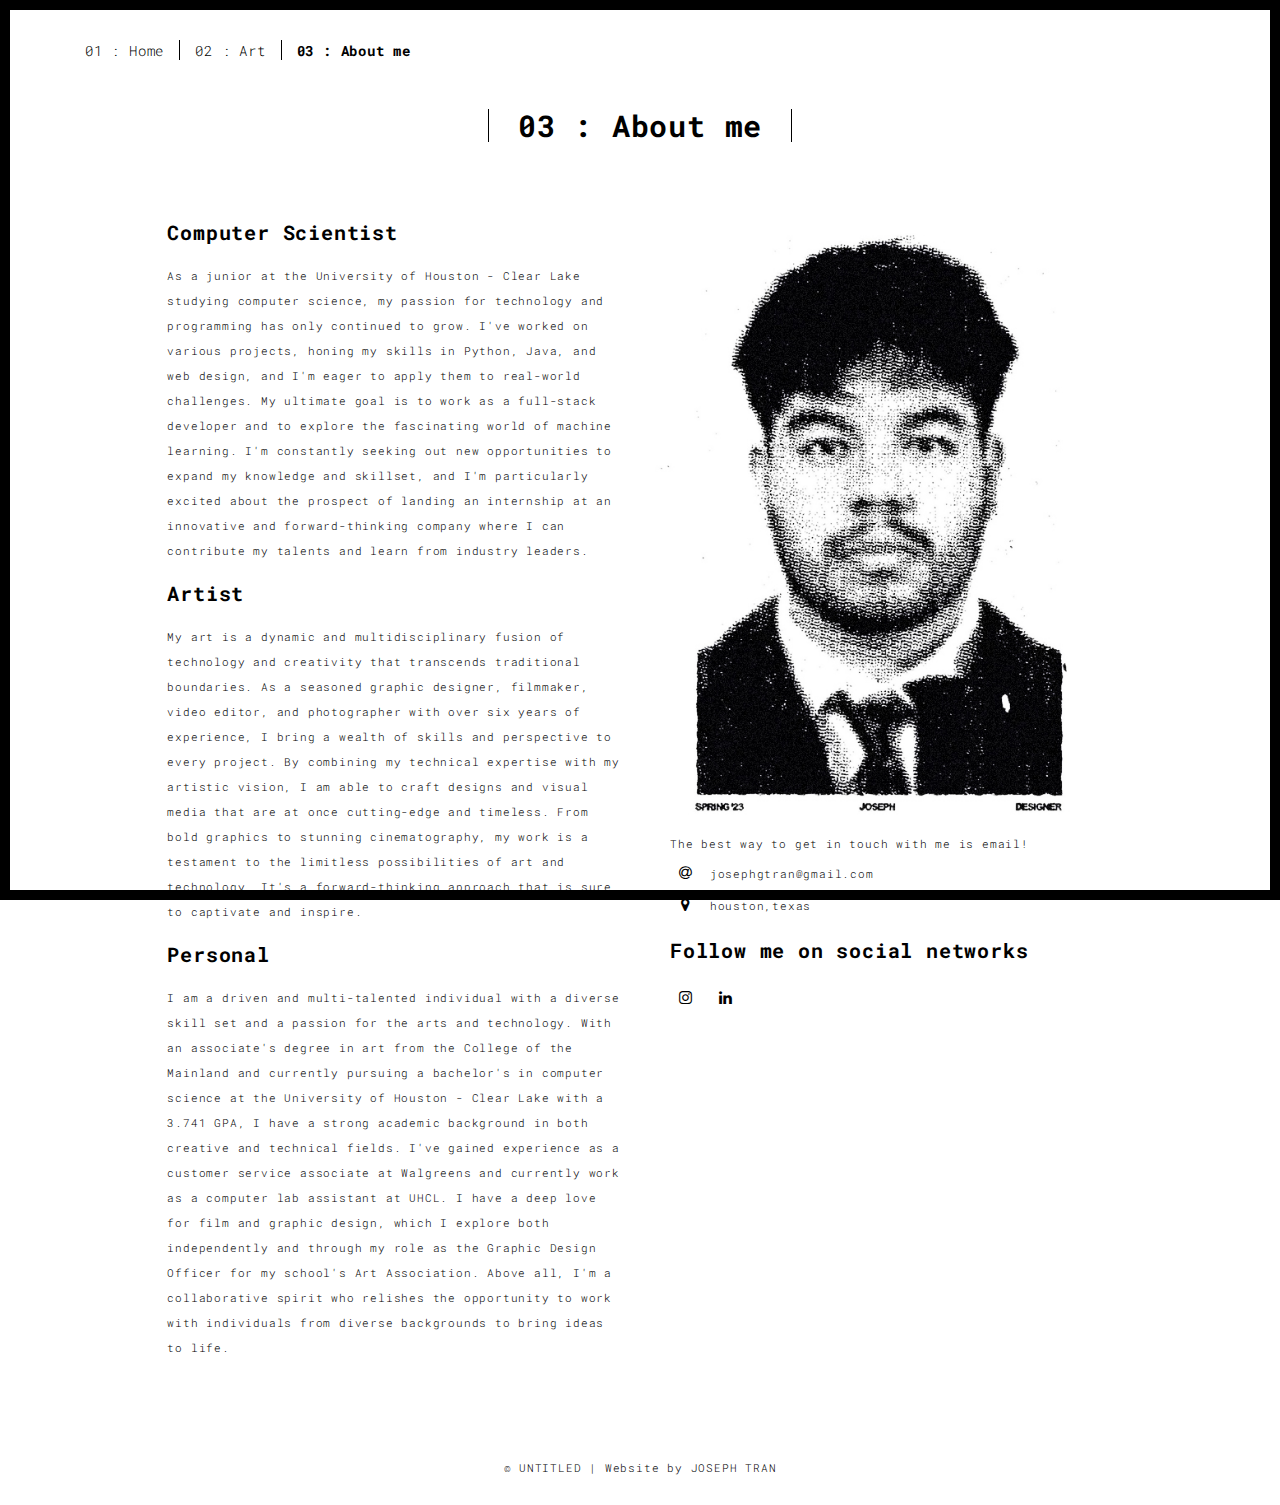
==== about.html @ 193e14df "hgbgb" ====
<!DOCTYPE html>
<html lang="en">

<head>
  <meta charset="UTF-8">
  <meta content="IE=edge" http-equiv="X-UA-Compatible">
  <meta content="width=device-width,initial-scale=1" name="viewport">
  <meta content="description" name="description">
  <meta name="google" content="notranslate" />
  <meta content="Mashup templates have been developped by Orson.io team" name="author">

  <!-- Disable tap highlight on IE -->
  <meta name="msapplication-tap-highlight" content="no">
  
  <link rel="apple-touch-icon" sizes="180x180" href="./assets/apple-icon-180x180.png">
  <link href="./assets/favicon.ico" rel="icon">

  <title>Title page</title>  

<link href="./main.3f6952e4.css" rel="stylesheet"></head>

<body class="">
<div id="site-border-left"></div>
<div id="site-border-right"></div>
<div id="site-border-top"></div>
<div id="site-border-bottom"></div>
 <!-- Add your content of header -->
<header>
  <nav class="navbar  navbar-fixed-top navbar-default">
    <div class="container">
        <button type="button" class="navbar-toggle collapsed" data-toggle="collapse" data-target="#navbar-collapse" aria-expanded="false">
          <span class="sr-only">Toggle navigation</span>
          <span class="icon-bar"></span>
          <span class="icon-bar"></span>
          <span class="icon-bar"></span>
        </button>

      <div class="collapse navbar-collapse" id="navbar-collapse">
        <ul class="nav navbar-nav ">
          <li><a href="./index.html" title="">01 : Home </a></li>
          <li><a href="./works.html" title="">02 : Art </a></li>
          <li><a href="./about.html" title="">03 : About me</a></li>
          <!-- <li><a href="./contact.html" title="">04 : Contact</a></li> -->
          <!-- <li><a href="./components.html" title="">05 : Components</a></li> -->
        </ul>


      </div> 
    </div>
  </nav>
</header>

<div class="section-container">
    <div class="container">
      <div class="row">
        <div class="col-xs-12">
          <div class="section-container-spacer text-center">
            <h1 class="h2">03 : About me</h1>
          </div>
          
          <div class="row">
            <div class="col-md-10 col-md-offset-1">
              <div class="row">
                <div class="col-xs-12 col-md-6">
                  <h3>Computer Scientist</h3>
                  <p>As a junior at the University of Houston - Clear Lake studying computer science, my passion for technology and programming has only continued to grow. I've worked on various projects, honing my skills in Python, Java, and web design, and I'm eager to apply them to real-world challenges. My ultimate goal is to work as a full-stack developer and to explore the fascinating world of machine learning. I'm constantly seeking out new opportunities to expand my knowledge and skillset, and I'm particularly excited about the prospect of landing an internship at an innovative and forward-thinking company where I can contribute my talents and learn from industry leaders.</p>
                  <h3>Artist </h3>
                  <p>My art is a dynamic and multidisciplinary fusion of technology and creativity that transcends traditional boundaries. As a seasoned graphic designer, filmmaker, video editor, and photographer with over six years of experience, I bring a wealth of skills and perspective to every project. By combining my technical expertise with my artistic vision, I am able to craft designs and visual media that are at once cutting-edge and timeless. From bold graphics to stunning cinematography, my work is a testament to the limitless possibilities of art and technology. It's a forward-thinking approach that is sure to captivate and inspire.
                  <h3>Personal</h3>
                  <p>
                    I am a driven and multi-talented individual with a diverse skill set and a passion for the arts and technology. With an associate's degree in art from the College of the Mainland and currently pursuing a bachelor's in computer science at the University of Houston - Clear Lake with a 3.741 GPA, I have a strong academic background in both creative and technical fields. I've gained experience as a customer service associate at Walgreens and currently work as a computer lab assistant at UHCL. I have a deep love for film and graphic design, which I explore both independently and through my role as the Graphic Design Officer for my school's Art Association. Above all, I'm a collaborative spirit who relishes the opportunity to work with individuals from diverse backgrounds to bring ideas to life.</p>
                </div>
                <div class="col-xs-12 col-md-6">
                  <img src="./assets/images/profile.jpg" class="img-responsive" alt="">
                  <div class="col-md-12 address-container">
                    <ul class="list-unstyled">
                      <li>
                          </span>
                        The best way to get in touch with me is email!
                      </li>
                      <li>
                        <span class="fa-icon">
                          <i class="fa fa-at" aria-hidden="true"></i>
                        </span>
                        josephgtran@gmail.com
                      </li>
                      <li>
                        <span class="fa-icon">
                          <i class="fa fa fa-map-marker" aria-hidden="true"></i>
                        </span>
                        houston,texas
                      </li>
                    </ul>
                    <h3>Follow me on social networks</h3>
                    <a href="https://www.instagram.com/digitalpriests/" title="" class="fa-icon">
                      <i class="fa fa-instagram"></i>
                    </a>
                    <a href="https://www.linkedin.com/in/joseph-g-tran/" title="" class="fa-icon">
                      <i class="fa fa-linkedin"></i>
                    </a>

                  </div>
                </div>
              </div>
            </div>
          </div>
          
          
       </div>
      </div>
    </div>
  </div>


<footer class="footer-container text-center">
  <div class="container">
    <div class="row">
      <div class="col-xs-12">
        <p>© UNTITLED | Website by JOSEPH TRAN</p>
      </div>
    </div>
  </div>
</footer>

<script>
  document.addEventListener("DOMContentLoaded", function (event) {
     navActivePage();
  });
</script>

<!-- Google Analytics: change UA-XXXXX-X to be your site's ID 

<script>
  (function (i, s, o, g, r, a, m) {
    i['GoogleAnalyticsObject'] = r; i[r] = i[r] || function () {
      (i[r].q = i[r].q || []).push(arguments)
    }, i[r].l = 1 * new Date(); a = s.createElement(o),
      m = s.getElementsByTagName(o)[0]; a.async = 1; a.src = g; m.parentNode.insertBefore(a, m)
  })(window, document, 'script', '//www.google-analytics.com/analytics.js', 'ga');
  ga('create', 'UA-XXXXX-X', 'auto');
  ga('send', 'pageview');
</script>

--> <script type="text/javascript" src="./main.70a66962.js"></script></body>

</html>
---- main.3f6952e4.css ----
@import url(https://fonts.googleapis.com/css?family=Roboto:900|Roboto+Mono:300,400,700);@import url(https://maxcdn.bootstrapcdn.com/font-awesome/4.7.0/css/font-awesome.min.css);/*!
 * Bootstrap v3.3.7 (http://getbootstrap.com)
 * Copyright 2011-2016 Twitter, Inc.
 * Licensed under MIT (https://github.com/twbs/bootstrap/blob/master/LICENSE)
 */
/*! normalize.css v3.0.3 | MIT License | github.com/necolas/normalize.css */html{font-family:sans-serif;-ms-text-size-adjust:100%;-webkit-text-size-adjust:100%}body{margin:0}article,aside,details,figcaption,figure,footer,header,hgroup,main,menu,nav,section,summary{display:block}audio,canvas,progress,video{display:inline-block;vertical-align:baseline}audio:not([controls]){display:none;height:0}[hidden],template{display:none}a{background-color:transparent}a:active,a:hover{outline:0}abbr[title]{border-bottom:1px dotted}b,strong{font-weight:700}dfn{font-style:italic}h1{font-size:2em;margin:.67em 0}mark{background:#ff0;color:#000}small{font-size:80%}sub,sup{font-size:75%;line-height:0;position:relative;vertical-align:baseline}sup{top:-.5em}sub{bottom:-.25em}img{border:0}svg:not(:root){overflow:hidden}figure{margin:1em 40px}hr{box-sizing:content-box;height:0}pre{overflow:auto}code,kbd,pre,samp{font-family:monospace,monospace;font-size:1em}button,input,optgroup,select,textarea{color:inherit;font:inherit;margin:0}button{overflow:visible}button,select{text-transform:none}button,html input[type=button],input[type=reset],input[type=submit]{-webkit-appearance:button;cursor:pointer}button[disabled],html input[disabled]{cursor:default}button::-moz-focus-inner,input::-moz-focus-inner{border:0;padding:0}input{line-height:normal}input[type=checkbox],input[type=radio]{box-sizing:border-box;padding:0}input[type=number]::-webkit-inner-spin-button,input[type=number]::-webkit-outer-spin-button{height:auto}input[type=search]{-webkit-appearance:textfield;box-sizing:content-box}input[type=search]::-webkit-search-cancel-button,input[type=search]::-webkit-search-decoration{-webkit-appearance:none}fieldset{border:1px solid silver;margin:0 2px;padding:.35em .625em .75em}textarea{overflow:auto}optgroup{font-weight:700}table{border-collapse:collapse;border-spacing:0}td,th{padding:0}

/*! Source: https://github.com/h5bp/html5-boilerplate/blob/master/src/css/main.css */@media print{*,:after,:before{background:transparent!important;color:#000!important;box-shadow:none!important;text-shadow:none!important}a,a:visited{text-decoration:underline}a[href]:after{content:" (" attr(href) ")"}abbr[title]:after{content:" (" attr(title) ")"}a[href^="#"]:after,a[href^="javascript:"]:after{content:""}blockquote,pre{border:1px solid #999;page-break-inside:avoid}thead{display:table-header-group}img,tr{page-break-inside:avoid}img{max-width:100%!important}h2,h3,p{orphans:3;widows:3}h2,h3{page-break-after:avoid}.navbar{display:none}.btn>.caret,.dropup>.btn>.caret{border-top-color:#000!important}.label{border:1px solid #000}.table{border-collapse:collapse!important}.table td,.table th{background-color:#fff!important}.table-bordered td,.table-bordered th{border:1px solid #ddd!important}}*,:after,:before{-webkit-box-sizing:border-box;-moz-box-sizing:border-box;box-sizing:border-box}html{font-size:10px;-webkit-tap-highlight-color:transparent}body{font-family:Roboto Mono,Helvetica,Arial,sans-serif;font-size:11px;line-height:1.78;color:#000;background-color:#fff}button,input,select,textarea{font-family:inherit;font-size:inherit;line-height:inherit}a{color:#001aff;text-decoration:none}a:focus,a:hover{color:#0012b3;text-decoration:underline}a:focus{outline:5px auto -webkit-focus-ring-color;outline-offset:-2px}figure{margin:0}img{vertical-align:middle}.img-responsive{display:block;max-width:100%;height:auto}.img-rounded{border-radius:0}.img-thumbnail{padding:4px;line-height:1.78;background-color:#fff;border:1px solid #ddd;border-radius:0;-webkit-transition:all .2s ease-in-out;-o-transition:all .2s ease-in-out;transition:all .2s ease-in-out;display:inline-block;max-width:100%;height:auto}.img-circle{border-radius:50%}hr{margin-top:19px;margin-bottom:19px;border:0;border-top:1px solid #eee}.sr-only{position:absolute;width:1px;height:1px;margin:-1px;padding:0;overflow:hidden;clip:rect(0,0,0,0);border:0}.sr-only-focusable:active,.sr-only-focusable:focus{position:static;width:auto;height:auto;margin:0;overflow:visible;clip:auto}[role=button]{cursor:pointer}.h1,.h2,.h3,.h4,.h5,.h6,h1,h2,h3,h4,h5,h6{font-family:Roboto Mono,Helvetica,Arial,sans-serif;font-weight:700;line-height:1.1;color:#000}.h1 .small,.h1 small,.h2 .small,.h2 small,.h3 .small,.h3 small,.h4 .small,.h4 small,.h5 .small,.h5 small,.h6 .small,.h6 small,h1 .small,h1 small,h2 .small,h2 small,h3 .small,h3 small,h4 .small,h4 small,h5 .small,h5 small,h6 .small,h6 small{font-weight:400;line-height:1;color:#777}.h1,.h2,.h3,h1,h2,h3{margin-top:19px;margin-bottom:9.5px}.h1 .small,.h1 small,.h2 .small,.h2 small,.h3 .small,.h3 small,h1 .small,h1 small,h2 .small,h2 small,h3 .small,h3 small{font-size:65%}.h4,.h5,.h6,h4,h5,h6{margin-top:9.5px;margin-bottom:9.5px}.h4 .small,.h4 small,.h5 .small,.h5 small,.h6 .small,.h6 small,h4 .small,h4 small,h5 .small,h5 small,h6 .small,h6 small{font-size:75%}.h1,h1{font-size:70px}.h2,h2{font-size:30px}.h3,h3{font-size:20px}.h4,.h5,h4,h5{font-size:11px}.h6,h6{font-size:10px}p{margin:0 0 9.5px}.lead{margin-bottom:19px;font-size:12px;font-weight:300;line-height:1.4}@media (min-width:768px){.lead{font-size:16.5px}}.small,small{font-size:90%}.mark,mark{background-color:#fcf8e3;padding:.2em}.text-left{text-align:left}.text-right{text-align:right}.text-center{text-align:center}.text-justify{text-align:justify}.text-nowrap{white-space:nowrap}.text-lowercase{text-transform:lowercase}.initialism,.text-uppercase{text-transform:uppercase}.text-capitalize{text-transform:capitalize}.text-muted{color:#777}.text-primary{color:#001aff}a.text-primary:focus,a.text-primary:hover{color:#0015cc}.text-success{color:#fff}a.text-success:focus,a.text-success:hover{color:#e6e6e6}.text-info{color:#31708f}a.text-info:focus,a.text-info:hover{color:#245269}.text-warning{color:#8a6d3b}a.text-warning:focus,a.text-warning:hover{color:#66512c}.text-danger{color:#fff}a.text-danger:focus,a.text-danger:hover{color:#e6e6e6}.bg-primary{color:#fff;background-color:#001aff}a.bg-primary:focus,a.bg-primary:hover{background-color:#0015cc}.bg-success,a.bg-success:focus,a.bg-success:hover{background-color:#000}.bg-info{background-color:#d9edf7}a.bg-info:focus,a.bg-info:hover{background-color:#afd9ee}.bg-warning{background-color:#fcf8e3}a.bg-warning:focus,a.bg-warning:hover{background-color:#f7ecb5}.bg-danger{background-color:red}a.bg-danger:focus,a.bg-danger:hover{background-color:#c00}.page-header{padding-bottom:8.5px;margin:38px 0 19px;border-bottom:1px solid #eee}ol,ul{margin-top:0;margin-bottom:9.5px}ol ol,ol ul,ul ol,ul ul{margin-bottom:0}.list-inline,.list-unstyled{padding-left:0;list-style:none}.list-inline{margin-left:-5px}.list-inline>li{display:inline-block;padding-left:5px;padding-right:5px}dl{margin-top:0;margin-bottom:19px}dd,dt{line-height:1.78}dt{font-weight:700}dd{margin-left:0}.dl-horizontal dd:after,.dl-horizontal dd:before{content:" ";display:table}.dl-horizontal dd:after{clear:both}@media (min-width:768px){.dl-horizontal dt{float:left;width:160px;clear:left;text-align:right;overflow:hidden;text-overflow:ellipsis;white-space:nowrap}.dl-horizontal dd{margin-left:180px}}abbr[data-original-title],abbr[title]{cursor:help;border-bottom:1px dotted #777}.initialism{font-size:90%}blockquote{padding:9.5px 19px;margin:0 0 19px;font-size:13.75px;border-left:5px solid #eee}blockquote ol:last-child,blockquote p:last-child,blockquote ul:last-child{margin-bottom:0}blockquote .small,blockquote footer,blockquote small{display:block;font-size:80%;line-height:1.78;color:#777}blockquote .small:before,blockquote footer:before,blockquote small:before{content:"\2014   \A0"}.blockquote-reverse,blockquote.pull-right{padding-right:15px;padding-left:0;border-right:5px solid #eee;border-left:0;text-align:right}.blockquote-reverse .small:before,.blockquote-reverse footer:before,.blockquote-reverse small:before,blockquote.pull-right .small:before,blockquote.pull-right footer:before,blockquote.pull-right small:before{content:""}.blockquote-reverse .small:after,.blockquote-reverse footer:after,.blockquote-reverse small:after,blockquote.pull-right .small:after,blockquote.pull-right footer:after,blockquote.pull-right small:after{content:"\A0   \2014"}address{margin-bottom:19px;font-style:normal;line-height:1.78}code,kbd,pre,samp{font-family:Menlo,Monaco,Consolas,Courier New,monospace}code{color:#c7254e;background-color:#f9f2f4}code,kbd{padding:2px 4px;font-size:90%;border-radius:0}kbd{color:#fff;background-color:#333;box-shadow:inset 0 -1px 0 rgba(0,0,0,.25)}kbd kbd{padding:0;font-size:100%;font-weight:700;box-shadow:none}pre{display:block;padding:9px;margin:0 0 9.5px;font-size:10px;line-height:1.78;word-break:break-all;word-wrap:break-word;color:#333;background-color:#f5f5f5;border:1px solid #ccc;border-radius:0}pre code{padding:0;font-size:inherit;color:inherit;white-space:pre-wrap;background-color:transparent;border-radius:0}.pre-scrollable{max-height:340px;overflow-y:scroll}.container{margin-right:auto;margin-left:auto;padding-left:15px;padding-right:15px}.container:after,.container:before{content:" ";display:table}.container:after{clear:both}@media (min-width:768px){.container{width:750px}}@media (min-width:992px){.container{width:970px}}@media (min-width:1200px){.container{width:1170px}}.container-fluid{margin-right:auto;margin-left:auto;padding-left:15px;padding-right:15px}.container-fluid:after,.container-fluid:before{content:" ";display:table}.container-fluid:after{clear:both}.row{margin-left:-15px;margin-right:-15px}.row:after,.row:before{content:" ";display:table}.row:after{clear:both}.col-lg-1,.col-lg-2,.col-lg-3,.col-lg-4,.col-lg-5,.col-lg-6,.col-lg-7,.col-lg-8,.col-lg-9,.col-lg-10,.col-lg-11,.col-lg-12,.col-md-1,.col-md-2,.col-md-3,.col-md-4,.col-md-5,.col-md-6,.col-md-7,.col-md-8,.col-md-9,.col-md-10,.col-md-11,.col-md-12,.col-sm-1,.col-sm-2,.col-sm-3,.col-sm-4,.col-sm-5,.col-sm-6,.col-sm-7,.col-sm-8,.col-sm-9,.col-sm-10,.col-sm-11,.col-sm-12,.col-xs-1,.col-xs-2,.col-xs-3,.col-xs-4,.col-xs-5,.col-xs-6,.col-xs-7,.col-xs-8,.col-xs-9,.col-xs-10,.col-xs-11,.col-xs-12{position:relative;min-height:1px;padding-left:15px;padding-right:15px}.col-xs-1,.col-xs-2,.col-xs-3,.col-xs-4,.col-xs-5,.col-xs-6,.col-xs-7,.col-xs-8,.col-xs-9,.col-xs-10,.col-xs-11,.col-xs-12{float:left}.col-xs-1{width:8.33333%}.col-xs-2{width:16.66667%}.col-xs-3{width:25%}.col-xs-4{width:33.33333%}.col-xs-5{width:41.66667%}.col-xs-6{width:50%}.col-xs-7{width:58.33333%}.col-xs-8{width:66.66667%}.col-xs-9{width:75%}.col-xs-10{width:83.33333%}.col-xs-11{width:91.66667%}.col-xs-12{width:100%}.col-xs-pull-0{right:auto}.col-xs-pull-1{right:8.33333%}.col-xs-pull-2{right:16.66667%}.col-xs-pull-3{right:25%}.col-xs-pull-4{right:33.33333%}.col-xs-pull-5{right:41.66667%}.col-xs-pull-6{right:50%}.col-xs-pull-7{right:58.33333%}.col-xs-pull-8{right:66.66667%}.col-xs-pull-9{right:75%}.col-xs-pull-10{right:83.33333%}.col-xs-pull-11{right:91.66667%}.col-xs-pull-12{right:100%}.col-xs-push-0{left:auto}.col-xs-push-1{left:8.33333%}.col-xs-push-2{left:16.66667%}.col-xs-push-3{left:25%}.col-xs-push-4{left:33.33333%}.col-xs-push-5{left:41.66667%}.col-xs-push-6{left:50%}.col-xs-push-7{left:58.33333%}.col-xs-push-8{left:66.66667%}.col-xs-push-9{left:75%}.col-xs-push-10{left:83.33333%}.col-xs-push-11{left:91.66667%}.col-xs-push-12{left:100%}.col-xs-offset-0{margin-left:0}.col-xs-offset-1{margin-left:8.33333%}.col-xs-offset-2{margin-left:16.66667%}.col-xs-offset-3{margin-left:25%}.col-xs-offset-4{margin-left:33.33333%}.col-xs-offset-5{margin-left:41.66667%}.col-xs-offset-6{margin-left:50%}.col-xs-offset-7{margin-left:58.33333%}.col-xs-offset-8{margin-left:66.66667%}.col-xs-offset-9{margin-left:75%}.col-xs-offset-10{margin-left:83.33333%}.col-xs-offset-11{margin-left:91.66667%}.col-xs-offset-12{margin-left:100%}@media (min-width:768px){.col-sm-1,.col-sm-2,.col-sm-3,.col-sm-4,.col-sm-5,.col-sm-6,.col-sm-7,.col-sm-8,.col-sm-9,.col-sm-10,.col-sm-11,.col-sm-12{float:left}.col-sm-1{width:8.33333%}.col-sm-2{width:16.66667%}.col-sm-3{width:25%}.col-sm-4{width:33.33333%}.col-sm-5{width:41.66667%}.col-sm-6{width:50%}.col-sm-7{width:58.33333%}.col-sm-8{width:66.66667%}.col-sm-9{width:75%}.col-sm-10{width:83.33333%}.col-sm-11{width:91.66667%}.col-sm-12{width:100%}.col-sm-pull-0{right:auto}.col-sm-pull-1{right:8.33333%}.col-sm-pull-2{right:16.66667%}.col-sm-pull-3{right:25%}.col-sm-pull-4{right:33.33333%}.col-sm-pull-5{right:41.66667%}.col-sm-pull-6{right:50%}.col-sm-pull-7{right:58.33333%}.col-sm-pull-8{right:66.66667%}.col-sm-pull-9{right:75%}.col-sm-pull-10{right:83.33333%}.col-sm-pull-11{right:91.66667%}.col-sm-pull-12{right:100%}.col-sm-push-0{left:auto}.col-sm-push-1{left:8.33333%}.col-sm-push-2{left:16.66667%}.col-sm-push-3{left:25%}.col-sm-push-4{left:33.33333%}.col-sm-push-5{left:41.66667%}.col-sm-push-6{left:50%}.col-sm-push-7{left:58.33333%}.col-sm-push-8{left:66.66667%}.col-sm-push-9{left:75%}.col-sm-push-10{left:83.33333%}.col-sm-push-11{left:91.66667%}.col-sm-push-12{left:100%}.col-sm-offset-0{margin-left:0}.col-sm-offset-1{margin-left:8.33333%}.col-sm-offset-2{margin-left:16.66667%}.col-sm-offset-3{margin-left:25%}.col-sm-offset-4{margin-left:33.33333%}.col-sm-offset-5{margin-left:41.66667%}.col-sm-offset-6{margin-left:50%}.col-sm-offset-7{margin-left:58.33333%}.col-sm-offset-8{margin-left:66.66667%}.col-sm-offset-9{margin-left:75%}.col-sm-offset-10{margin-left:83.33333%}.col-sm-offset-11{margin-left:91.66667%}.col-sm-offset-12{margin-left:100%}}@media (min-width:992px){.col-md-1,.col-md-2,.col-md-3,.col-md-4,.col-md-5,.col-md-6,.col-md-7,.col-md-8,.col-md-9,.col-md-10,.col-md-11,.col-md-12{float:left}.col-md-1{width:8.33333%}.col-md-2{width:16.66667%}.col-md-3{width:25%}.col-md-4{width:33.33333%}.col-md-5{width:41.66667%}.col-md-6{width:50%}.col-md-7{width:58.33333%}.col-md-8{width:66.66667%}.col-md-9{width:75%}.col-md-10{width:83.33333%}.col-md-11{width:91.66667%}.col-md-12{width:100%}.col-md-pull-0{right:auto}.col-md-pull-1{right:8.33333%}.col-md-pull-2{right:16.66667%}.col-md-pull-3{right:25%}.col-md-pull-4{right:33.33333%}.col-md-pull-5{right:41.66667%}.col-md-pull-6{right:50%}.col-md-pull-7{right:58.33333%}.col-md-pull-8{right:66.66667%}.col-md-pull-9{right:75%}.col-md-pull-10{right:83.33333%}.col-md-pull-11{right:91.66667%}.col-md-pull-12{right:100%}.col-md-push-0{left:auto}.col-md-push-1{left:8.33333%}.col-md-push-2{left:16.66667%}.col-md-push-3{left:25%}.col-md-push-4{left:33.33333%}.col-md-push-5{left:41.66667%}.col-md-push-6{left:50%}.col-md-push-7{left:58.33333%}.col-md-push-8{left:66.66667%}.col-md-push-9{left:75%}.col-md-push-10{left:83.33333%}.col-md-push-11{left:91.66667%}.col-md-push-12{left:100%}.col-md-offset-0{margin-left:0}.col-md-offset-1{margin-left:8.33333%}.col-md-offset-2{margin-left:16.66667%}.col-md-offset-3{margin-left:25%}.col-md-offset-4{margin-left:33.33333%}.col-md-offset-5{margin-left:41.66667%}.col-md-offset-6{margin-left:50%}.col-md-offset-7{margin-left:58.33333%}.col-md-offset-8{margin-left:66.66667%}.col-md-offset-9{margin-left:75%}.col-md-offset-10{margin-left:83.33333%}.col-md-offset-11{margin-left:91.66667%}.col-md-offset-12{margin-left:100%}}@media (min-width:1200px){.col-lg-1,.col-lg-2,.col-lg-3,.col-lg-4,.col-lg-5,.col-lg-6,.col-lg-7,.col-lg-8,.col-lg-9,.col-lg-10,.col-lg-11,.col-lg-12{float:left}.col-lg-1{width:8.33333%}.col-lg-2{width:16.66667%}.col-lg-3{width:25%}.col-lg-4{width:33.33333%}.col-lg-5{width:41.66667%}.col-lg-6{width:50%}.col-lg-7{width:58.33333%}.col-lg-8{width:66.66667%}.col-lg-9{width:75%}.col-lg-10{width:83.33333%}.col-lg-11{width:91.66667%}.col-lg-12{width:100%}.col-lg-pull-0{right:auto}.col-lg-pull-1{right:8.33333%}.col-lg-pull-2{right:16.66667%}.col-lg-pull-3{right:25%}.col-lg-pull-4{right:33.33333%}.col-lg-pull-5{right:41.66667%}.col-lg-pull-6{right:50%}.col-lg-pull-7{right:58.33333%}.col-lg-pull-8{right:66.66667%}.col-lg-pull-9{right:75%}.col-lg-pull-10{right:83.33333%}.col-lg-pull-11{right:91.66667%}.col-lg-pull-12{right:100%}.col-lg-push-0{left:auto}.col-lg-push-1{left:8.33333%}.col-lg-push-2{left:16.66667%}.col-lg-push-3{left:25%}.col-lg-push-4{left:33.33333%}.col-lg-push-5{left:41.66667%}.col-lg-push-6{left:50%}.col-lg-push-7{left:58.33333%}.col-lg-push-8{left:66.66667%}.col-lg-push-9{left:75%}.col-lg-push-10{left:83.33333%}.col-lg-push-11{left:91.66667%}.col-lg-push-12{left:100%}.col-lg-offset-0{margin-left:0}.col-lg-offset-1{margin-left:8.33333%}.col-lg-offset-2{margin-left:16.66667%}.col-lg-offset-3{margin-left:25%}.col-lg-offset-4{margin-left:33.33333%}.col-lg-offset-5{margin-left:41.66667%}.col-lg-offset-6{margin-left:50%}.col-lg-offset-7{margin-left:58.33333%}.col-lg-offset-8{margin-left:66.66667%}.col-lg-offset-9{margin-left:75%}.col-lg-offset-10{margin-left:83.33333%}.col-lg-offset-11{margin-left:91.66667%}.col-lg-offset-12{margin-left:100%}}table{background-color:transparent}caption{padding-top:8px;padding-bottom:8px;color:#777}caption,th{text-align:left}.table{width:100%;max-width:100%;margin-bottom:19px}.table>tbody>tr>td,.table>tbody>tr>th,.table>tfoot>tr>td,.table>tfoot>tr>th,.table>thead>tr>td,.table>thead>tr>th{padding:8px;line-height:1.78;vertical-align:top;border-top:1px solid #ddd}.table>thead>tr>th{vertical-align:bottom;border-bottom:2px solid #ddd}.table>caption+thead>tr:first-child>td,.table>caption+thead>tr:first-child>th,.table>colgroup+thead>tr:first-child>td,.table>colgroup+thead>tr:first-child>th,.table>thead:first-child>tr:first-child>td,.table>thead:first-child>tr:first-child>th{border-top:0}.table>tbody+tbody{border-top:2px solid #ddd}.table .table{background-color:#fff}.table-condensed>tbody>tr>td,.table-condensed>tbody>tr>th,.table-condensed>tfoot>tr>td,.table-condensed>tfoot>tr>th,.table-condensed>thead>tr>td,.table-condensed>thead>tr>th{padding:5px}.table-bordered,.table-bordered>tbody>tr>td,.table-bordered>tbody>tr>th,.table-bordered>tfoot>tr>td,.table-bordered>tfoot>tr>th,.table-bordered>thead>tr>td,.table-bordered>thead>tr>th{border:1px solid #ddd}.table-bordered>thead>tr>td,.table-bordered>thead>tr>th{border-bottom-width:2px}.table-striped>tbody>tr:nth-of-type(odd){background-color:#f9f9f9}.table-hover>tbody>tr:hover{background-color:#f5f5f5}table col[class*=col-]{position:static;float:none;display:table-column}table td[class*=col-],table th[class*=col-]{position:static;float:none;display:table-cell}.table>tbody>tr.active>td,.table>tbody>tr.active>th,.table>tbody>tr>td.active,.table>tbody>tr>th.active,.table>tfoot>tr.active>td,.table>tfoot>tr.active>th,.table>tfoot>tr>td.active,.table>tfoot>tr>th.active,.table>thead>tr.active>td,.table>thead>tr.active>th,.table>thead>tr>td.active,.table>thead>tr>th.active{background-color:#f5f5f5}.table-hover>tbody>tr.active:hover>td,.table-hover>tbody>tr.active:hover>th,.table-hover>tbody>tr:hover>.active,.table-hover>tbody>tr>td.active:hover,.table-hover>tbody>tr>th.active:hover{background-color:#e8e8e8}.table-hover>tbody>tr.success:hover>td,.table-hover>tbody>tr.success:hover>th,.table-hover>tbody>tr:hover>.success,.table-hover>tbody>tr>td.success:hover,.table-hover>tbody>tr>th.success:hover,.table>tbody>tr.success>td,.table>tbody>tr.success>th,.table>tbody>tr>td.success,.table>tbody>tr>th.success,.table>tfoot>tr.success>td,.table>tfoot>tr.success>th,.table>tfoot>tr>td.success,.table>tfoot>tr>th.success,.table>thead>tr.success>td,.table>thead>tr.success>th,.table>thead>tr>td.success,.table>thead>tr>th.success{background-color:#000}.table>tbody>tr.info>td,.table>tbody>tr.info>th,.table>tbody>tr>td.info,.table>tbody>tr>th.info,.table>tfoot>tr.info>td,.table>tfoot>tr.info>th,.table>tfoot>tr>td.info,.table>tfoot>tr>th.info,.table>thead>tr.info>td,.table>thead>tr.info>th,.table>thead>tr>td.info,.table>thead>tr>th.info{background-color:#d9edf7}.table-hover>tbody>tr.info:hover>td,.table-hover>tbody>tr.info:hover>th,.table-hover>tbody>tr:hover>.info,.table-hover>tbody>tr>td.info:hover,.table-hover>tbody>tr>th.info:hover{background-color:#c4e3f3}.table>tbody>tr.warning>td,.table>tbody>tr.warning>th,.table>tbody>tr>td.warning,.table>tbody>tr>th.warning,.table>tfoot>tr.warning>td,.table>tfoot>tr.warning>th,.table>tfoot>tr>td.warning,.table>tfoot>tr>th.warning,.table>thead>tr.warning>td,.table>thead>tr.warning>th,.table>thead>tr>td.warning,.table>thead>tr>th.warning{background-color:#fcf8e3}.table-hover>tbody>tr.warning:hover>td,.table-hover>tbody>tr.warning:hover>th,.table-hover>tbody>tr:hover>.warning,.table-hover>tbody>tr>td.warning:hover,.table-hover>tbody>tr>th.warning:hover{background-color:#faf2cc}.table>tbody>tr.danger>td,.table>tbody>tr.danger>th,.table>tbody>tr>td.danger,.table>tbody>tr>th.danger,.table>tfoot>tr.danger>td,.table>tfoot>tr.danger>th,.table>tfoot>tr>td.danger,.table>tfoot>tr>th.danger,.table>thead>tr.danger>td,.table>thead>tr.danger>th,.table>thead>tr>td.danger,.table>thead>tr>th.danger{background-color:red}.table-hover>tbody>tr.danger:hover>td,.table-hover>tbody>tr.danger:hover>th,.table-hover>tbody>tr:hover>.danger,.table-hover>tbody>tr>td.danger:hover,.table-hover>tbody>tr>th.danger:hover{background-color:#e60000}.table-responsive{overflow-x:auto;min-height:.01%}@media screen and (max-width:767px){.table-responsive{width:100%;margin-bottom:14.25px;overflow-y:hidden;-ms-overflow-style:-ms-autohiding-scrollbar;border:1px solid #ddd}.table-responsive>.table{margin-bottom:0}.table-responsive>.table>tbody>tr>td,.table-responsive>.table>tbody>tr>th,.table-responsive>.table>tfoot>tr>td,.table-responsive>.table>tfoot>tr>th,.table-responsive>.table>thead>tr>td,.table-responsive>.table>thead>tr>th{white-space:nowrap}.table-responsive>.table-bordered{border:0}.table-responsive>.table-bordered>tbody>tr>td:first-child,.table-responsive>.table-bordered>tbody>tr>th:first-child,.table-responsive>.table-bordered>tfoot>tr>td:first-child,.table-responsive>.table-bordered>tfoot>tr>th:first-child,.table-responsive>.table-bordered>thead>tr>td:first-child,.table-responsive>.table-bordered>thead>tr>th:first-child{border-left:0}.table-responsive>.table-bordered>tbody>tr>td:last-child,.table-responsive>.table-bordered>tbody>tr>th:last-child,.table-responsive>.table-bordered>tfoot>tr>td:last-child,.table-responsive>.table-bordered>tfoot>tr>th:last-child,.table-responsive>.table-bordered>thead>tr>td:last-child,.table-responsive>.table-bordered>thead>tr>th:last-child{border-right:0}.table-responsive>.table-bordered>tbody>tr:last-child>td,.table-responsive>.table-bordered>tbody>tr:last-child>th,.table-responsive>.table-bordered>tfoot>tr:last-child>td,.table-responsive>.table-bordered>tfoot>tr:last-child>th{border-bottom:0}}fieldset{margin:0;min-width:0}fieldset,legend{padding:0;border:0}legend{display:block;width:100%;margin-bottom:19px;font-size:16.5px;line-height:inherit;color:#333;border-bottom:1px solid #e5e5e5}label{display:inline-block;max-width:100%;margin-bottom:5px;font-weight:700}input[type=search]{-webkit-box-sizing:border-box;-moz-box-sizing:border-box;box-sizing:border-box}input[type=checkbox],input[type=radio]{margin:4px 0 0;margin-top:1px\9;line-height:normal}input[type=file]{display:block}input[type=range]{display:block;width:100%}select[multiple],select[size]{height:auto}input[type=checkbox]:focus,input[type=file]:focus,input[type=radio]:focus{outline:5px auto -webkit-focus-ring-color;outline-offset:-2px}output{padding-top:9px}.form-control,output{display:block;font-size:11px;line-height:1.78;color:#555}.form-control{width:100%;height:40px;padding:8px 14px;background-color:#fff;background-image:none;border:1px solid #000;border-radius:0;-webkit-box-shadow:inset 0 1px 1px rgba(0,0,0,.075);box-shadow:inset 0 1px 1px rgba(0,0,0,.075);-webkit-transition:border-color .15s ease-in-out,box-shadow .15s ease-in-out;-o-transition:border-color ease-in-out .15s,box-shadow ease-in-out .15s;transition:border-color .15s ease-in-out,box-shadow .15s ease-in-out}.form-control:focus{border-color:#66afe9;-webkit-box-shadow:inset 0 1px 1px rgba(0,0,0,.075),0 0 8px rgba(102,175,233,.6);box-shadow:inset 0 1px 1px rgba(0,0,0,.075),0 0 8px rgba(102,175,233,.6)}.form-control::-moz-placeholder{color:#999;opacity:1}.form-control:-ms-input-placeholder{color:#999}.form-control::-webkit-input-placeholder{color:#999}.form-control::-ms-expand{border:0;background-color:transparent}.form-control[disabled],.form-control[readonly],fieldset[disabled] .form-control{background-color:#eee;opacity:1}.form-control[disabled],fieldset[disabled] .form-control{cursor:not-allowed}textarea.form-control{height:auto}input[type=search]{-webkit-appearance:none}@media screen and (-webkit-min-device-pixel-ratio:0){input[type=date].form-control,input[type=datetime-local].form-control,input[type=month].form-control,input[type=time].form-control{line-height:40px}.input-group-sm>.input-group-btn>input[type=date].btn,.input-group-sm>.input-group-btn>input[type=datetime-local].btn,.input-group-sm>.input-group-btn>input[type=month].btn,.input-group-sm>.input-group-btn>input[type=time].btn,.input-group-sm>input[type=date].form-control,.input-group-sm>input[type=date].input-group-addon,.input-group-sm>input[type=datetime-local].form-control,.input-group-sm>input[type=datetime-local].input-group-addon,.input-group-sm>input[type=month].form-control,.input-group-sm>input[type=month].input-group-addon,.input-group-sm>input[type=time].form-control,.input-group-sm>input[type=time].input-group-addon,.input-group-sm input[type=date],.input-group-sm input[type=datetime-local],.input-group-sm input[type=month],.input-group-sm input[type=time],input[type=date].input-sm,input[type=datetime-local].input-sm,input[type=month].input-sm,input[type=time].input-sm{line-height:27px}.input-group-lg>.input-group-btn>input[type=date].btn,.input-group-lg>.input-group-btn>input[type=datetime-local].btn,.input-group-lg>.input-group-btn>input[type=month].btn,.input-group-lg>.input-group-btn>input[type=time].btn,.input-group-lg>input[type=date].form-control,.input-group-lg>input[type=date].input-group-addon,.input-group-lg>input[type=datetime-local].form-control,.input-group-lg>input[type=datetime-local].input-group-addon,.input-group-lg>input[type=month].form-control,.input-group-lg>input[type=month].input-group-addon,.input-group-lg>input[type=time].form-control,.input-group-lg>input[type=time].input-group-addon,.input-group-lg input[type=date],.input-group-lg input[type=datetime-local],.input-group-lg input[type=month],.input-group-lg input[type=time],input[type=date].input-lg,input[type=datetime-local].input-lg,input[type=month].input-lg,input[type=time].input-lg{line-height:41px}}.form-group{margin-bottom:15px}.checkbox,.radio{position:relative;display:block;margin-top:10px;margin-bottom:10px}.checkbox label,.radio label{min-height:19px;padding-left:20px;margin-bottom:0;font-weight:400;cursor:pointer}.checkbox-inline input[type=checkbox],.checkbox input[type=checkbox],.radio-inline input[type=radio],.radio input[type=radio]{position:absolute;margin-left:-20px;margin-top:4px\9}.checkbox+.checkbox,.radio+.radio{margin-top:-5px}.checkbox-inline,.radio-inline{position:relative;display:inline-block;padding-left:20px;margin-bottom:0;vertical-align:middle;font-weight:400;cursor:pointer}.checkbox-inline+.checkbox-inline,.radio-inline+.radio-inline{margin-top:0;margin-left:10px}.checkbox-inline.disabled,.checkbox.disabled label,.radio-inline.disabled,.radio.disabled label,fieldset[disabled] .checkbox-inline,fieldset[disabled] .checkbox label,fieldset[disabled] .radio-inline,fieldset[disabled] .radio label,fieldset[disabled] input[type=checkbox],fieldset[disabled] input[type=radio],input[type=checkbox].disabled,input[type=checkbox][disabled],input[type=radio].disabled,input[type=radio][disabled]{cursor:not-allowed}.form-control-static{padding-top:9px;padding-bottom:9px;margin-bottom:0;min-height:30px}.form-control-static.input-lg,.form-control-static.input-sm,.input-group-lg>.form-control-static.form-control,.input-group-lg>.form-control-static.input-group-addon,.input-group-lg>.input-group-btn>.form-control-static.btn,.input-group-sm>.form-control-static.form-control,.input-group-sm>.form-control-static.input-group-addon,.input-group-sm>.input-group-btn>.form-control-static.btn{padding-left:0;padding-right:0}.input-group-sm>.form-control,.input-group-sm>.input-group-addon,.input-group-sm>.input-group-btn>.btn,.input-sm{height:27px;padding:5px 10px;font-size:10px;line-height:1.5;border-radius:0}.input-group-sm>.input-group-btn>select.btn,.input-group-sm>select.form-control,.input-group-sm>select.input-group-addon,select.input-sm{height:27px;line-height:27px}.input-group-sm>.input-group-btn>select[multiple].btn,.input-group-sm>.input-group-btn>textarea.btn,.input-group-sm>select[multiple].form-control,.input-group-sm>select[multiple].input-group-addon,.input-group-sm>textarea.form-control,.input-group-sm>textarea.input-group-addon,select[multiple].input-sm,textarea.input-sm{height:auto}.form-group-sm .form-control{height:27px;padding:5px 10px;font-size:10px;line-height:1.5;border-radius:0}.form-group-sm select.form-control{height:27px;line-height:27px}.form-group-sm select[multiple].form-control,.form-group-sm textarea.form-control{height:auto}.form-group-sm .form-control-static{height:27px;min-height:29px;padding:6px 10px;font-size:10px;line-height:1.5}.input-group-lg>.form-control,.input-group-lg>.input-group-addon,.input-group-lg>.input-group-btn>.btn,.input-lg{height:41px;padding:10px 16px;font-size:14px;line-height:1.33333;border-radius:0}.input-group-lg>.input-group-btn>select.btn,.input-group-lg>select.form-control,.input-group-lg>select.input-group-addon,select.input-lg{height:41px;line-height:41px}.input-group-lg>.input-group-btn>select[multiple].btn,.input-group-lg>.input-group-btn>textarea.btn,.input-group-lg>select[multiple].form-control,.input-group-lg>select[multiple].input-group-addon,.input-group-lg>textarea.form-control,.input-group-lg>textarea.input-group-addon,select[multiple].input-lg,textarea.input-lg{height:auto}.form-group-lg .form-control{height:41px;padding:10px 16px;font-size:14px;line-height:1.33333;border-radius:0}.form-group-lg select.form-control{height:41px;line-height:41px}.form-group-lg select[multiple].form-control,.form-group-lg textarea.form-control{height:auto}.form-group-lg .form-control-static{height:41px;min-height:33px;padding:11px 16px;font-size:14px;line-height:1.33333}.has-feedback{position:relative}.has-feedback .form-control{padding-right:50px}.form-control-feedback{position:absolute;top:0;right:0;z-index:2;display:block;width:40px;height:40px;line-height:40px;text-align:center;pointer-events:none}.form-group-lg .form-control+.form-control-feedback,.input-group-lg+.form-control-feedback,.input-group-lg>.form-control+.form-control-feedback,.input-group-lg>.input-group-addon+.form-control-feedback,.input-group-lg>.input-group-btn>.btn+.form-control-feedback,.input-lg+.form-control-feedback{width:41px;height:41px;line-height:41px}.form-group-sm .form-control+.form-control-feedback,.input-group-sm+.form-control-feedback,.input-group-sm>.form-control+.form-control-feedback,.input-group-sm>.input-group-addon+.form-control-feedback,.input-group-sm>.input-group-btn>.btn+.form-control-feedback,.input-sm+.form-control-feedback{width:27px;height:27px;line-height:27px}.has-success .checkbox,.has-success .checkbox-inline,.has-success.checkbox-inline label,.has-success.checkbox label,.has-success .control-label,.has-success .help-block,.has-success .radio,.has-success .radio-inline,.has-success.radio-inline label,.has-success.radio label{color:#fff}.has-success .form-control{border-color:#fff;-webkit-box-shadow:inset 0 1px 1px rgba(0,0,0,.075);box-shadow:inset 0 1px 1px rgba(0,0,0,.075)}.has-success .form-control:focus{border-color:#e6e6e6;-webkit-box-shadow:inset 0 1px 1px rgba(0,0,0,.075),0 0 6px #fff;box-shadow:inset 0 1px 1px rgba(0,0,0,.075),0 0 6px #fff}.has-success .input-group-addon{color:#fff;border-color:#fff;background-color:#000}.has-success .form-control-feedback{color:#fff}.has-warning .checkbox,.has-warning .checkbox-inline,.has-warning.checkbox-inline label,.has-warning.checkbox label,.has-warning .control-label,.has-warning .help-block,.has-warning .radio,.has-warning .radio-inline,.has-warning.radio-inline label,.has-warning.radio label{color:#8a6d3b}.has-warning .form-control{border-color:#8a6d3b;-webkit-box-shadow:inset 0 1px 1px rgba(0,0,0,.075);box-shadow:inset 0 1px 1px rgba(0,0,0,.075)}.has-warning .form-control:focus{border-color:#66512c;-webkit-box-shadow:inset 0 1px 1px rgba(0,0,0,.075),0 0 6px #c0a16b;box-shadow:inset 0 1px 1px rgba(0,0,0,.075),0 0 6px #c0a16b}.has-warning .input-group-addon{color:#8a6d3b;border-color:#8a6d3b;background-color:#fcf8e3}.has-warning .form-control-feedback{color:#8a6d3b}.has-error .checkbox,.has-error .checkbox-inline,.has-error.checkbox-inline label,.has-error.checkbox label,.has-error .control-label,.has-error .help-block,.has-error .radio,.has-error .radio-inline,.has-error.radio-inline label,.has-error.radio label{color:#fff}.has-error .form-control{border-color:#fff;-webkit-box-shadow:inset 0 1px 1px rgba(0,0,0,.075);box-shadow:inset 0 1px 1px rgba(0,0,0,.075)}.has-error .form-control:focus{border-color:#e6e6e6;-webkit-box-shadow:inset 0 1px 1px rgba(0,0,0,.075),0 0 6px #fff;box-shadow:inset 0 1px 1px rgba(0,0,0,.075),0 0 6px #fff}.has-error .input-group-addon{color:#fff;border-color:#fff;background-color:red}.has-error .form-control-feedback{color:#fff}.has-feedback label~.form-control-feedback{top:24px}.has-feedback label.sr-only~.form-control-feedback{top:0}.help-block{display:block;margin-top:5px;margin-bottom:10px;color:#404040}@media (min-width:768px){.form-inline .form-group{display:inline-block;margin-bottom:0;vertical-align:middle}.form-inline .form-control{display:inline-block;width:auto;vertical-align:middle}.form-inline .form-control-static{display:inline-block}.form-inline .input-group{display:inline-table;vertical-align:middle}.form-inline .input-group .form-control,.form-inline .input-group .input-group-addon,.form-inline .input-group .input-group-btn{width:auto}.form-inline .input-group>.form-control{width:100%}.form-inline .control-label{margin-bottom:0;vertical-align:middle}.form-inline .checkbox,.form-inline .radio{display:inline-block;margin-top:0;margin-bottom:0;vertical-align:middle}.form-inline .checkbox label,.form-inline .radio label{padding-left:0}.form-inline .checkbox input[type=checkbox],.form-inline .radio input[type=radio]{position:relative;margin-left:0}.form-inline .has-feedback .form-control-feedback{top:0}}.form-horizontal .checkbox,.form-horizontal .checkbox-inline,.form-horizontal .radio,.form-horizontal .radio-inline{margin-top:0;margin-bottom:0;padding-top:9px}.form-horizontal .checkbox,.form-horizontal .radio{min-height:28px}.form-horizontal .form-group{margin-left:-15px;margin-right:-15px}.form-horizontal .form-group:after,.form-horizontal .form-group:before{content:" ";display:table}.form-horizontal .form-group:after{clear:both}@media (min-width:768px){.form-horizontal .control-label{text-align:right;margin-bottom:0;padding-top:9px}}.form-horizontal .has-feedback .form-control-feedback{right:15px}@media (min-width:768px){.form-horizontal .form-group-lg .control-label{padding-top:11px;font-size:14px}}@media (min-width:768px){.form-horizontal .form-group-sm .control-label{padding-top:6px;font-size:10px}}.btn{display:inline-block;margin-bottom:0;font-weight:400;text-align:center;vertical-align:middle;touch-action:manipulation;cursor:pointer;background-image:none;border:1px solid transparent;white-space:nowrap;padding:8px 14px;font-size:11px;line-height:1.78;border-radius:0;-webkit-user-select:none;-moz-user-select:none;-ms-user-select:none;user-select:none}.btn.active.focus,.btn.active:focus,.btn.focus,.btn:active.focus,.btn:active:focus,.btn:focus{outline:5px auto -webkit-focus-ring-color;outline-offset:-2px}.btn.focus,.btn:focus,.btn:hover{color:#000;text-decoration:none}.btn.active,.btn:active{outline:0;background-image:none;-webkit-box-shadow:inset 0 3px 5px rgba(0,0,0,.125);box-shadow:inset 0 3px 5px rgba(0,0,0,.125)}.btn.disabled,.btn[disabled],fieldset[disabled] .btn{cursor:not-allowed;opacity:.65;filter:alpha(opacity=65);-webkit-box-shadow:none;box-shadow:none}a.btn.disabled,fieldset[disabled] a.btn{pointer-events:none}.btn-default,.btn-default.active,.btn-default.active.focus,.btn-default.active:focus,.btn-default.active:hover,.btn-default.focus,.btn-default:active,.btn-default:active.focus,.btn-default:active:focus,.btn-default:active:hover,.btn-default:focus,.btn-default:hover,.open>.btn-default.dropdown-toggle,.open>.btn-default.dropdown-toggle.focus,.open>.btn-default.dropdown-toggle:focus,.open>.btn-default.dropdown-toggle:hover{color:#000;background-color:transparent;border-color:#000}.btn-default.active,.btn-default:active,.open>.btn-default.dropdown-toggle{background-image:none}.btn-default.disabled.focus,.btn-default.disabled:focus,.btn-default.disabled:hover,.btn-default[disabled].focus,.btn-default[disabled]:focus,.btn-default[disabled]:hover,fieldset[disabled] .btn-default.focus,fieldset[disabled] .btn-default:focus,fieldset[disabled] .btn-default:hover{background-color:transparent;border-color:#000}.btn-default .badge{color:transparent;background-color:#000}.btn-primary{color:#001aff;background-color:transparent;border-color:#001aff}.btn-primary.focus,.btn-primary:focus{color:#001aff;background-color:transparent;border-color:#000d80}.btn-primary.active,.btn-primary:active,.btn-primary:hover,.open>.btn-primary.dropdown-toggle{color:#001aff;background-color:transparent;border-color:#0014c2}.btn-primary.active.focus,.btn-primary.active:focus,.btn-primary.active:hover,.btn-primary:active.focus,.btn-primary:active:focus,.btn-primary:active:hover,.open>.btn-primary.dropdown-toggle.focus,.open>.btn-primary.dropdown-toggle:focus,.open>.btn-primary.dropdown-toggle:hover{color:#001aff;background-color:transparent;border-color:#000d80}.btn-primary.active,.btn-primary:active,.open>.btn-primary.dropdown-toggle{background-image:none}.btn-primary.disabled.focus,.btn-primary.disabled:focus,.btn-primary.disabled:hover,.btn-primary[disabled].focus,.btn-primary[disabled]:focus,.btn-primary[disabled]:hover,fieldset[disabled] .btn-primary.focus,fieldset[disabled] .btn-primary:focus,fieldset[disabled] .btn-primary:hover{background-color:transparent;border-color:#001aff}.btn-primary .badge{color:transparent;background-color:#001aff}.btn-success{color:#5cb85c;background-color:transparent;border-color:#5cb85c}.btn-success.focus,.btn-success:focus{color:#5cb85c;background-color:transparent;border-color:#2d672d}.btn-success.active,.btn-success:active,.btn-success:hover,.open>.btn-success.dropdown-toggle{color:#5cb85c;background-color:transparent;border-color:#419641}.btn-success.active.focus,.btn-success.active:focus,.btn-success.active:hover,.btn-success:active.focus,.btn-success:active:focus,.btn-success:active:hover,.open>.btn-success.dropdown-toggle.focus,.open>.btn-success.dropdown-toggle:focus,.open>.btn-success.dropdown-toggle:hover{color:#5cb85c;background-color:transparent;border-color:#2d672d}.btn-success.active,.btn-success:active,.open>.btn-success.dropdown-toggle{background-image:none}.btn-success.disabled.focus,.btn-success.disabled:focus,.btn-success.disabled:hover,.btn-success[disabled].focus,.btn-success[disabled]:focus,.btn-success[disabled]:hover,fieldset[disabled] .btn-success.focus,fieldset[disabled] .btn-success:focus,fieldset[disabled] .btn-success:hover{background-color:transparent;border-color:#5cb85c}.btn-success .badge{color:transparent;background-color:#5cb85c}.btn-info{border-color:#5bc0de}.btn-info,.btn-info.focus,.btn-info:focus{color:#5bc0de;background-color:transparent}.btn-info.focus,.btn-info:focus{border-color:#1f7e9a}.btn-info.active,.btn-info:active,.btn-info:hover,.open>.btn-info.dropdown-toggle{color:#5bc0de;background-color:transparent;border-color:#2aabd2}.btn-info.active.focus,.btn-info.active:focus,.btn-info.active:hover,.btn-info:active.focus,.btn-info:active:focus,.btn-info:active:hover,.open>.btn-info.dropdown-toggle.focus,.open>.btn-info.dropdown-toggle:focus,.open>.btn-info.dropdown-toggle:hover{color:#5bc0de;background-color:transparent;border-color:#1f7e9a}.btn-info.active,.btn-info:active,.open>.btn-info.dropdown-toggle{background-image:none}.btn-info.disabled.focus,.btn-info.disabled:focus,.btn-info.disabled:hover,.btn-info[disabled].focus,.btn-info[disabled]:focus,.btn-info[disabled]:hover,fieldset[disabled] .btn-info.focus,fieldset[disabled] .btn-info:focus,fieldset[disabled] .btn-info:hover{background-color:transparent;border-color:#5bc0de}.btn-info .badge{color:transparent;background-color:#5bc0de}.btn-warning{color:#f0ad4e;background-color:transparent;border-color:#f0ad4e}.btn-warning.focus,.btn-warning:focus{color:#f0ad4e;background-color:transparent;border-color:#b06d0f}.btn-warning.active,.btn-warning:active,.btn-warning:hover,.open>.btn-warning.dropdown-toggle{color:#f0ad4e;background-color:transparent;border-color:#eb9316}.btn-warning.active.focus,.btn-warning.active:focus,.btn-warning.active:hover,.btn-warning:active.focus,.btn-warning:active:focus,.btn-warning:active:hover,.open>.btn-warning.dropdown-toggle.focus,.open>.btn-warning.dropdown-toggle:focus,.open>.btn-warning.dropdown-toggle:hover{color:#f0ad4e;background-color:transparent;border-color:#b06d0f}.btn-warning.active,.btn-warning:active,.open>.btn-warning.dropdown-toggle{background-image:none}.btn-warning.disabled.focus,.btn-warning.disabled:focus,.btn-warning.disabled:hover,.btn-warning[disabled].focus,.btn-warning[disabled]:focus,.btn-warning[disabled]:hover,fieldset[disabled] .btn-warning.focus,fieldset[disabled] .btn-warning:focus,fieldset[disabled] .btn-warning:hover{background-color:transparent;border-color:#f0ad4e}.btn-warning .badge{color:transparent;background-color:#f0ad4e}.btn-danger{color:#d9534f;background-color:transparent;border-color:#d9534f}.btn-danger.focus,.btn-danger:focus{color:#d9534f;background-color:transparent;border-color:#8b211e}.btn-danger.active,.btn-danger:active,.btn-danger:hover,.open>.btn-danger.dropdown-toggle{color:#d9534f;background-color:transparent;border-color:#c12e2a}.btn-danger.active.focus,.btn-danger.active:focus,.btn-danger.active:hover,.btn-danger:active.focus,.btn-danger:active:focus,.btn-danger:active:hover,.open>.btn-danger.dropdown-toggle.focus,.open>.btn-danger.dropdown-toggle:focus,.open>.btn-danger.dropdown-toggle:hover{color:#d9534f;background-color:transparent;border-color:#8b211e}.btn-danger.active,.btn-danger:active,.open>.btn-danger.dropdown-toggle{background-image:none}.btn-danger.disabled.focus,.btn-danger.disabled:focus,.btn-danger.disabled:hover,.btn-danger[disabled].focus,.btn-danger[disabled]:focus,.btn-danger[disabled]:hover,fieldset[disabled] .btn-danger.focus,fieldset[disabled] .btn-danger:focus,fieldset[disabled] .btn-danger:hover{background-color:transparent;border-color:#d9534f}.btn-danger .badge{color:transparent;background-color:#d9534f}.btn-link{color:#001aff;font-weight:400;border-radius:0}.btn-link,.btn-link.active,.btn-link:active,.btn-link[disabled],fieldset[disabled] .btn-link{background-color:transparent;-webkit-box-shadow:none;box-shadow:none}.btn-link,.btn-link:active,.btn-link:focus,.btn-link:hover{border-color:transparent}.btn-link:focus,.btn-link:hover{color:#0012b3;text-decoration:underline;background-color:transparent}.btn-link[disabled]:focus,.btn-link[disabled]:hover,fieldset[disabled] .btn-link:focus,fieldset[disabled] .btn-link:hover{color:#777;text-decoration:none}.btn-group-lg>.btn,.btn-lg{padding:10px 16px;font-size:14px;line-height:1.33333;border-radius:0}.btn-group-sm>.btn,.btn-sm{padding:5px 10px;font-size:10px;line-height:1.5;border-radius:0}.btn-group-xs>.btn,.btn-xs{padding:1px 5px;font-size:10px;line-height:1.5;border-radius:0}.btn-block{display:block;width:100%}.btn-block+.btn-block{margin-top:5px}input[type=button].btn-block,input[type=reset].btn-block,input[type=submit].btn-block{width:100%}.fade{opacity:0;-webkit-transition:opacity .15s linear;-o-transition:opacity .15s linear;transition:opacity .15s linear}.fade.in{opacity:1}.collapse{display:none}.collapse.in{display:block}tr.collapse.in{display:table-row}tbody.collapse.in{display:table-row-group}.collapsing{position:relative;height:0;overflow:hidden;-webkit-transition-property:height,visibility;transition-property:height,visibility;-webkit-transition-duration:.35s;transition-duration:.35s;-webkit-transition-timing-function:ease;transition-timing-function:ease}.caret{display:inline-block;width:0;height:0;margin-left:2px;vertical-align:middle;border-top:4px dashed;border-top:4px solid\9;border-right:4px solid transparent;border-left:4px solid transparent}.dropdown,.dropup{position:relative}.dropdown-toggle:focus{outline:0}.dropdown-menu{position:absolute;top:100%;left:0;z-index:1000;display:none;float:left;min-width:160px;padding:5px 0;margin:2px 0 0;list-style:none;font-size:11px;text-align:left;background-color:#fff;border:1px solid #ccc;border:1px solid rgba(0,0,0,.15);border-radius:0;-webkit-box-shadow:0 6px 12px rgba(0,0,0,.175);box-shadow:0 6px 12px rgba(0,0,0,.175);background-clip:padding-box}.dropdown-menu.pull-right{right:0;left:auto}.dropdown-menu .divider{height:1px;margin:8.5px 0;overflow:hidden;background-color:#e5e5e5}.dropdown-menu>li>a{display:block;padding:3px 20px;clear:both;font-weight:400;line-height:1.78;color:#333;white-space:nowrap}.dropdown-menu>li>a:focus,.dropdown-menu>li>a:hover{text-decoration:none;color:#262626;background-color:#f5f5f5}.dropdown-menu>.active>a,.dropdown-menu>.active>a:focus,.dropdown-menu>.active>a:hover{color:#fff;text-decoration:none;outline:0;background-color:#001aff}.dropdown-menu>.disabled>a,.dropdown-menu>.disabled>a:focus,.dropdown-menu>.disabled>a:hover{color:#777}.dropdown-menu>.disabled>a:focus,.dropdown-menu>.disabled>a:hover{text-decoration:none;background-color:transparent;background-image:none;filter:progid:DXImageTransform.Microsoft.gradient(enabled = false);cursor:not-allowed}.open>.dropdown-menu{display:block}.open>a{outline:0}.dropdown-menu-right{left:auto;right:0}.dropdown-menu-left{left:0;right:auto}.dropdown-header{display:block;padding:3px 20px;font-size:10px;line-height:1.78;color:#777;white-space:nowrap}.dropdown-backdrop{position:fixed;left:0;right:0;bottom:0;top:0;z-index:990}.pull-right>.dropdown-menu{right:0;left:auto}.dropup .caret,.navbar-fixed-bottom .dropdown .caret{border-top:0;border-bottom:4px dashed;border-bottom:4px solid\9;content:""}.dropup .dropdown-menu,.navbar-fixed-bottom .dropdown .dropdown-menu{top:auto;bottom:100%;margin-bottom:2px}@media (min-width:768px){.navbar-right .dropdown-menu{right:0;left:auto}.navbar-right .dropdown-menu-left{left:0;right:auto}}.btn-group,.btn-group-vertical{position:relative;display:inline-block;vertical-align:middle}.btn-group-vertical>.btn,.btn-group>.btn{position:relative;float:left}.btn-group-vertical>.btn.active,.btn-group-vertical>.btn:active,.btn-group-vertical>.btn:focus,.btn-group-vertical>.btn:hover,.btn-group>.btn.active,.btn-group>.btn:active,.btn-group>.btn:focus,.btn-group>.btn:hover{z-index:2}.btn-group .btn+.btn,.btn-group .btn+.btn-group,.btn-group .btn-group+.btn,.btn-group .btn-group+.btn-group{margin-left:-1px}.btn-toolbar{margin-left:-5px}.btn-toolbar:after,.btn-toolbar:before{content:" ";display:table}.btn-toolbar:after{clear:both}.btn-toolbar .btn,.btn-toolbar .btn-group,.btn-toolbar .input-group{float:left}.btn-toolbar>.btn,.btn-toolbar>.btn-group,.btn-toolbar>.input-group{margin-left:5px}.btn-group>.btn:not(:first-child):not(:last-child):not(.dropdown-toggle){border-radius:0}.btn-group>.btn:first-child{margin-left:0}.btn-group>.btn:first-child:not(:last-child):not(.dropdown-toggle){border-bottom-right-radius:0;border-top-right-radius:0}.btn-group>.btn:last-child:not(:first-child),.btn-group>.dropdown-toggle:not(:first-child){border-bottom-left-radius:0;border-top-left-radius:0}.btn-group>.btn-group{float:left}.btn-group>.btn-group:not(:first-child):not(:last-child)>.btn{border-radius:0}.btn-group>.btn-group:first-child:not(:last-child)>.btn:last-child,.btn-group>.btn-group:first-child:not(:last-child)>.dropdown-toggle{border-bottom-right-radius:0;border-top-right-radius:0}.btn-group>.btn-group:last-child:not(:first-child)>.btn:first-child{border-bottom-left-radius:0;border-top-left-radius:0}.btn-group .dropdown-toggle:active,.btn-group.open .dropdown-toggle{outline:0}.btn-group>.btn+.dropdown-toggle{padding-left:8px;padding-right:8px}.btn-group-lg.btn-group>.btn+.dropdown-toggle,.btn-group>.btn-lg+.dropdown-toggle{padding-left:12px;padding-right:12px}.btn-group.open .dropdown-toggle{-webkit-box-shadow:inset 0 3px 5px rgba(0,0,0,.125);box-shadow:inset 0 3px 5px rgba(0,0,0,.125)}.btn-group.open .dropdown-toggle.btn-link{-webkit-box-shadow:none;box-shadow:none}.btn .caret{margin-left:0}.btn-group-lg>.btn .caret,.btn-lg .caret{border-width:5px 5px 0;border-bottom-width:0}.dropup .btn-group-lg>.btn .caret,.dropup .btn-lg .caret{border-width:0 5px 5px}.btn-group-vertical>.btn,.btn-group-vertical>.btn-group,.btn-group-vertical>.btn-group>.btn{display:block;float:none;width:100%;max-width:100%}.btn-group-vertical>.btn-group:after,.btn-group-vertical>.btn-group:before{content:" ";display:table}.btn-group-vertical>.btn-group:after{clear:both}.btn-group-vertical>.btn-group>.btn{float:none}.btn-group-vertical>.btn+.btn,.btn-group-vertical>.btn+.btn-group,.btn-group-vertical>.btn-group+.btn,.btn-group-vertical>.btn-group+.btn-group{margin-top:-1px;margin-left:0}.btn-group-vertical>.btn:not(:first-child):not(:last-child){border-radius:0}.btn-group-vertical>.btn:first-child:not(:last-child),.btn-group-vertical>.btn:last-child:not(:first-child){border-top-right-radius:0;border-top-left-radius:0;border-bottom-right-radius:0;border-bottom-left-radius:0}.btn-group-vertical>.btn-group:not(:first-child):not(:last-child)>.btn{border-radius:0}.btn-group-vertical>.btn-group:first-child:not(:last-child)>.btn:last-child,.btn-group-vertical>.btn-group:first-child:not(:last-child)>.dropdown-toggle{border-bottom-right-radius:0;border-bottom-left-radius:0}.btn-group-vertical>.btn-group:last-child:not(:first-child)>.btn:first-child{border-top-right-radius:0;border-top-left-radius:0}.btn-group-justified{display:table;width:100%;table-layout:fixed;border-collapse:separate}.btn-group-justified>.btn,.btn-group-justified>.btn-group{float:none;display:table-cell;width:1%}.btn-group-justified>.btn-group .btn{width:100%}.btn-group-justified>.btn-group .dropdown-menu{left:auto}[data-toggle=buttons]>.btn-group>.btn input[type=checkbox],[data-toggle=buttons]>.btn-group>.btn input[type=radio],[data-toggle=buttons]>.btn input[type=checkbox],[data-toggle=buttons]>.btn input[type=radio]{position:absolute;clip:rect(0,0,0,0);pointer-events:none}.input-group{position:relative;display:table;border-collapse:separate}.input-group[class*=col-]{float:none;padding-left:0;padding-right:0}.input-group .form-control{position:relative;z-index:2;float:left;width:100%;margin-bottom:0}.input-group .form-control:focus{z-index:3}.input-group-addon,.input-group-btn,.input-group .form-control{display:table-cell}.input-group-addon:not(:first-child):not(:last-child),.input-group-btn:not(:first-child):not(:last-child),.input-group .form-control:not(:first-child):not(:last-child){border-radius:0}.input-group-addon,.input-group-btn{width:1%;white-space:nowrap;vertical-align:middle}.input-group-addon{padding:8px 14px;font-size:11px;font-weight:400;line-height:1;color:#555;text-align:center;background-color:#eee;border:1px solid #000;border-radius:0}.input-group-addon.input-sm,.input-group-sm>.input-group-addon,.input-group-sm>.input-group-btn>.input-group-addon.btn{padding:5px 10px;font-size:10px;border-radius:0}.input-group-addon.input-lg,.input-group-lg>.input-group-addon,.input-group-lg>.input-group-btn>.input-group-addon.btn{padding:10px 16px;font-size:14px;border-radius:0}.input-group-addon input[type=checkbox],.input-group-addon input[type=radio]{margin-top:0}.input-group-addon:first-child,.input-group-btn:first-child>.btn,.input-group-btn:first-child>.btn-group>.btn,.input-group-btn:first-child>.dropdown-toggle,.input-group-btn:last-child>.btn-group:not(:last-child)>.btn,.input-group-btn:last-child>.btn:not(:last-child):not(.dropdown-toggle),.input-group .form-control:first-child{border-bottom-right-radius:0;border-top-right-radius:0}.input-group-addon:first-child{border-right:0}.input-group-addon:last-child,.input-group-btn:first-child>.btn-group:not(:first-child)>.btn,.input-group-btn:first-child>.btn:not(:first-child),.input-group-btn:last-child>.btn,.input-group-btn:last-child>.btn-group>.btn,.input-group-btn:last-child>.dropdown-toggle,.input-group .form-control:last-child{border-bottom-left-radius:0;border-top-left-radius:0}.input-group-addon:last-child{border-left:0}.input-group-btn{font-size:0;white-space:nowrap}.input-group-btn,.input-group-btn>.btn{position:relative}.input-group-btn>.btn+.btn{margin-left:-1px}.input-group-btn>.btn:active,.input-group-btn>.btn:focus,.input-group-btn>.btn:hover{z-index:2}.input-group-btn:first-child>.btn,.input-group-btn:first-child>.btn-group{margin-right:-1px}.input-group-btn:last-child>.btn,.input-group-btn:last-child>.btn-group{z-index:2;margin-left:-1px}.nav{margin-bottom:0;padding-left:0;list-style:none}.nav:after,.nav:before{content:" ";display:table}.nav:after{clear:both}.nav>li,.nav>li>a{position:relative;display:block}.nav>li>a{padding:10px 15px}.nav>li>a:focus,.nav>li>a:hover{text-decoration:none;background-color:transparent}.nav>li.disabled>a{color:#777}.nav>li.disabled>a:focus,.nav>li.disabled>a:hover{color:#777;text-decoration:none;background-color:transparent;cursor:not-allowed}.nav .open>a,.nav .open>a:focus,.nav .open>a:hover{background-color:transparent;border-color:#001aff}.nav .nav-divider{height:1px;margin:8.5px 0;overflow:hidden;background-color:#e5e5e5}.nav>li>a>img{max-width:none}.nav-tabs{border-bottom:1px solid #ddd}.nav-tabs>li{float:left;margin-bottom:-1px}.nav-tabs>li>a{margin-right:2px;line-height:1.78;border:1px solid transparent;border-radius:0 0 0 0}.nav-tabs>li>a:hover{border-color:#eee #eee #ddd}.nav-tabs>li.active>a,.nav-tabs>li.active>a:focus,.nav-tabs>li.active>a:hover{color:#555;background-color:#fff;border:1px solid #ddd;border-bottom-color:transparent;cursor:default}.nav-pills>li{float:left}.nav-pills>li>a{border-radius:0}.nav-pills>li+li{margin-left:2px}.nav-pills>li.active>a,.nav-pills>li.active>a:focus,.nav-pills>li.active>a:hover{color:#fff;background-color:#001aff}.nav-stacked>li{float:none}.nav-stacked>li+li{margin-top:2px;margin-left:0}.nav-justified,.nav-tabs.nav-justified{width:100%}.nav-justified>li,.nav-tabs.nav-justified>li{float:none}.nav-justified>li>a,.nav-tabs.nav-justified>li>a{text-align:center;margin-bottom:5px}.nav-justified>.dropdown .dropdown-menu{top:auto;left:auto}@media (min-width:768px){.nav-justified>li,.nav-tabs.nav-justified>li{display:table-cell;width:1%}.nav-justified>li>a,.nav-tabs.nav-justified>li>a{margin-bottom:0}}.nav-tabs-justified,.nav-tabs.nav-justified{border-bottom:0}.nav-tabs-justified>li>a,.nav-tabs.nav-justified>li>a{margin-right:0;border-radius:0}.nav-tabs-justified>.active>a,.nav-tabs-justified>.active>a:focus,.nav-tabs-justified>.active>a:hover,.nav-tabs.nav-justified>.active>a,.nav-tabs.nav-justified>.active>a:focus,.nav-tabs.nav-justified>.active>a:hover{border:1px solid #ddd}@media (min-width:768px){.nav-tabs-justified>li>a,.nav-tabs.nav-justified>li>a{border-bottom:1px solid #ddd;border-radius:0 0 0 0}.nav-tabs-justified>.active>a,.nav-tabs-justified>.active>a:focus,.nav-tabs-justified>.active>a:hover,.nav-tabs.nav-justified>.active>a,.nav-tabs.nav-justified>.active>a:focus,.nav-tabs.nav-justified>.active>a:hover{border-bottom-color:#fff}}.tab-content>.tab-pane{display:none}.tab-content>.active{display:block}.nav-tabs .dropdown-menu{margin-top:-1px;border-top-right-radius:0;border-top-left-radius:0}.navbar{position:relative;min-height:20px;margin-bottom:19px;border:1px solid transparent}.navbar:after,.navbar:before{content:" ";display:table}.navbar:after{clear:both}@media (min-width:768px){.navbar{border-radius:0}}.navbar-header:after,.navbar-header:before{content:" ";display:table}.navbar-header:after{clear:both}@media (min-width:768px){.navbar-header{float:left}}.navbar-collapse{overflow-x:visible;padding-right:15px;padding-left:15px;border-top:1px solid transparent;box-shadow:inset 0 1px 0 hsla(0,0%,100%,.1);-webkit-overflow-scrolling:touch}.navbar-collapse:after,.navbar-collapse:before{content:" ";display:table}.navbar-collapse:after{clear:both}.navbar-collapse.in{overflow-y:auto}@media (min-width:768px){.navbar-collapse{width:auto;border-top:0;box-shadow:none}.navbar-collapse.collapse{display:block!important;height:auto!important;padding-bottom:0;overflow:visible!important}.navbar-collapse.in{overflow-y:visible}.navbar-fixed-bottom .navbar-collapse,.navbar-fixed-top .navbar-collapse,.navbar-static-top .navbar-collapse{padding-left:0;padding-right:0}}.navbar-fixed-bottom .navbar-collapse,.navbar-fixed-top .navbar-collapse{max-height:340px}@media (max-device-width:480px) and (orientation:landscape){.navbar-fixed-bottom .navbar-collapse,.navbar-fixed-top .navbar-collapse{max-height:200px}}.container-fluid>.navbar-collapse,.container-fluid>.navbar-header,.container>.navbar-collapse,.container>.navbar-header{margin-right:-15px;margin-left:-15px}@media (min-width:768px){.container-fluid>.navbar-collapse,.container-fluid>.navbar-header,.container>.navbar-collapse,.container>.navbar-header{margin-right:0;margin-left:0}}.navbar-static-top{z-index:1000;border-width:0 0 1px}@media (min-width:768px){.navbar-static-top{border-radius:0}}.navbar-fixed-bottom,.navbar-fixed-top{position:fixed;right:0;left:0;z-index:1030}@media (min-width:768px){.navbar-fixed-bottom,.navbar-fixed-top{border-radius:0}}.navbar-fixed-top{top:0;border-width:0 0 1px}.navbar-fixed-bottom{bottom:0;margin-bottom:0;border-width:1px 0 0}.navbar-brand{float:left;padding:.5px 15px;font-size:14px;line-height:19px;height:20px}.navbar-brand:focus,.navbar-brand:hover{text-decoration:none}.navbar-brand>img{display:block}@media (min-width:768px){.navbar>.container-fluid .navbar-brand,.navbar>.container .navbar-brand{margin-left:-15px}}.navbar-toggle{position:relative;float:right;margin-right:15px;padding:9px 10px;margin-top:-7px;margin-bottom:-7px;background-color:transparent;background-image:none;border:1px solid transparent;border-radius:0}.navbar-toggle:focus{outline:0}.navbar-toggle .icon-bar{display:block;width:22px;height:2px;border-radius:1px}.navbar-toggle .icon-bar+.icon-bar{margin-top:4px}@media (min-width:768px){.navbar-toggle{display:none}}.navbar-nav{margin:.25px -15px}.navbar-nav>li>a{padding-top:10px;padding-bottom:10px;line-height:19px}@media (max-width:767px){.navbar-nav .open .dropdown-menu{position:static;float:none;width:auto;margin-top:0;background-color:transparent;border:0;box-shadow:none}.navbar-nav .open .dropdown-menu .dropdown-header,.navbar-nav .open .dropdown-menu>li>a{padding:5px 15px 5px 25px}.navbar-nav .open .dropdown-menu>li>a{line-height:19px}.navbar-nav .open .dropdown-menu>li>a:focus,.navbar-nav .open .dropdown-menu>li>a:hover{background-image:none}}@media (min-width:768px){.navbar-nav{float:left;margin:0}.navbar-nav>li{float:left}.navbar-nav>li>a{padding-top:.5px;padding-bottom:.5px}}.navbar-form{margin:-10px -15px;padding:10px 15px;border-top:1px solid transparent;border-bottom:1px solid transparent;-webkit-box-shadow:inset 0 1px 0 hsla(0,0%,100%,.1),0 1px 0 hsla(0,0%,100%,.1);box-shadow:inset 0 1px 0 hsla(0,0%,100%,.1),0 1px 0 hsla(0,0%,100%,.1)}@media (min-width:768px){.navbar-form .form-group{display:inline-block;margin-bottom:0;vertical-align:middle}.navbar-form .form-control{display:inline-block;width:auto;vertical-align:middle}.navbar-form .form-control-static{display:inline-block}.navbar-form .input-group{display:inline-table;vertical-align:middle}.navbar-form .input-group .form-control,.navbar-form .input-group .input-group-addon,.navbar-form .input-group .input-group-btn{width:auto}.navbar-form .input-group>.form-control{width:100%}.navbar-form .control-label{margin-bottom:0;vertical-align:middle}.navbar-form .checkbox,.navbar-form .radio{display:inline-block;margin-top:0;margin-bottom:0;vertical-align:middle}.navbar-form .checkbox label,.navbar-form .radio label{padding-left:0}.navbar-form .checkbox input[type=checkbox],.navbar-form .radio input[type=radio]{position:relative;margin-left:0}.navbar-form .has-feedback .form-control-feedback{top:0}}@media (max-width:767px){.navbar-form .form-group{margin-bottom:5px}.navbar-form .form-group:last-child{margin-bottom:0}}@media (min-width:768px){.navbar-form{width:auto;border:0;margin-left:0;margin-right:0;padding-top:0;padding-bottom:0;-webkit-box-shadow:none;box-shadow:none}}.navbar-nav>li>.dropdown-menu{margin-top:0;border-top-right-radius:0;border-top-left-radius:0}.navbar-fixed-bottom .navbar-nav>li>.dropdown-menu{margin-bottom:0;border-top-right-radius:0;border-top-left-radius:0;border-bottom-right-radius:0;border-bottom-left-radius:0}.navbar-btn{margin-top:-10px;margin-bottom:-10px}.btn-group-sm>.navbar-btn.btn,.navbar-btn.btn-sm{margin-top:-3.5px;margin-bottom:-3.5px}.btn-group-xs>.navbar-btn.btn,.navbar-btn.btn-xs{margin-top:-1px;margin-bottom:-1px}.navbar-text{margin-top:.5px;margin-bottom:.5px}@media (min-width:768px){.navbar-text{float:left;margin-left:15px;margin-right:15px}}@media (min-width:768px){.navbar-left{float:left!important}.navbar-right{float:right!important;margin-right:-15px}.navbar-right~.navbar-right{margin-right:0}}.navbar-default{background-color:#fff;border-color:transparent}.navbar-default .navbar-brand{color:#000}.navbar-default .navbar-brand:focus,.navbar-default .navbar-brand:hover{color:#000;background-color:transparent}.navbar-default .navbar-text{color:#777}.navbar-default .navbar-nav>li>a{color:#000}.navbar-default .navbar-nav>li>a:focus,.navbar-default .navbar-nav>li>a:hover{color:#333;background-color:transparent}.navbar-default .navbar-nav>.active>a,.navbar-default .navbar-nav>.active>a:focus,.navbar-default .navbar-nav>.active>a:hover{color:#555;background-color:transparent}.navbar-default .navbar-nav>.disabled>a,.navbar-default .navbar-nav>.disabled>a:focus,.navbar-default .navbar-nav>.disabled>a:hover{color:#ccc;background-color:transparent}.navbar-default .navbar-toggle{border-color:#ddd}.navbar-default .navbar-toggle:focus,.navbar-default .navbar-toggle:hover{background-color:#ddd}.navbar-default .navbar-toggle .icon-bar{background-color:#888}.navbar-default .navbar-collapse,.navbar-default .navbar-form{border-color:transparent}.navbar-default .navbar-nav>.open>a,.navbar-default .navbar-nav>.open>a:focus,.navbar-default .navbar-nav>.open>a:hover{background-color:transparent;color:#555}@media (max-width:767px){.navbar-default .navbar-nav .open .dropdown-menu>li>a{color:#000}.navbar-default .navbar-nav .open .dropdown-menu>li>a:focus,.navbar-default .navbar-nav .open .dropdown-menu>li>a:hover{color:#333;background-color:transparent}.navbar-default .navbar-nav .open .dropdown-menu>.active>a,.navbar-default .navbar-nav .open .dropdown-menu>.active>a:focus,.navbar-default .navbar-nav .open .dropdown-menu>.active>a:hover{color:#555;background-color:transparent}.navbar-default .navbar-nav .open .dropdown-menu>.disabled>a,.navbar-default .navbar-nav .open .dropdown-menu>.disabled>a:focus,.navbar-default .navbar-nav .open .dropdown-menu>.disabled>a:hover{color:#ccc;background-color:transparent}}.navbar-default .navbar-link{color:#000}.navbar-default .navbar-link:hover{color:#333}.navbar-default .btn-link{color:#000}.navbar-default .btn-link:focus,.navbar-default .btn-link:hover{color:#333}.navbar-default .btn-link[disabled]:focus,.navbar-default .btn-link[disabled]:hover,fieldset[disabled] .navbar-default .btn-link:focus,fieldset[disabled] .navbar-default .btn-link:hover{color:#ccc}.navbar-inverse{background-color:transparent;border-color:transparent}.navbar-inverse .navbar-brand{color:#9d9d9d}.navbar-inverse .navbar-brand:focus,.navbar-inverse .navbar-brand:hover{color:#fff;background-color:transparent}.navbar-inverse .navbar-nav>li>a,.navbar-inverse .navbar-text{color:#9d9d9d}.navbar-inverse .navbar-nav>.active>a,.navbar-inverse .navbar-nav>.active>a:focus,.navbar-inverse .navbar-nav>.active>a:hover,.navbar-inverse .navbar-nav>li>a:focus,.navbar-inverse .navbar-nav>li>a:hover{color:#fff;background-color:transparent}.navbar-inverse .navbar-nav>.disabled>a,.navbar-inverse .navbar-nav>.disabled>a:focus,.navbar-inverse .navbar-nav>.disabled>a:hover{color:#444;background-color:transparent}.navbar-inverse .navbar-toggle{border-color:#333}.navbar-inverse .navbar-toggle:focus,.navbar-inverse .navbar-toggle:hover{background-color:#333}.navbar-inverse .navbar-toggle .icon-bar{background-color:#fff}.navbar-inverse .navbar-collapse,.navbar-inverse .navbar-form{border-color:transparent}.navbar-inverse .navbar-nav>.open>a,.navbar-inverse .navbar-nav>.open>a:focus,.navbar-inverse .navbar-nav>.open>a:hover{background-color:transparent;color:#fff}@media (max-width:767px){.navbar-inverse .navbar-nav .open .dropdown-menu>.dropdown-header{border-color:transparent}.navbar-inverse .navbar-nav .open .dropdown-menu .divider{background-color:transparent}.navbar-inverse .navbar-nav .open .dropdown-menu>li>a{color:#9d9d9d}.navbar-inverse .navbar-nav .open .dropdown-menu>.active>a,.navbar-inverse .navbar-nav .open .dropdown-menu>.active>a:focus,.navbar-inverse .navbar-nav .open .dropdown-menu>.active>a:hover,.navbar-inverse .navbar-nav .open .dropdown-menu>li>a:focus,.navbar-inverse .navbar-nav .open .dropdown-menu>li>a:hover{color:#fff;background-color:transparent}.navbar-inverse .navbar-nav .open .dropdown-menu>.disabled>a,.navbar-inverse .navbar-nav .open .dropdown-menu>.disabled>a:focus,.navbar-inverse .navbar-nav .open .dropdown-menu>.disabled>a:hover{color:#444;background-color:transparent}}.navbar-inverse .navbar-link{color:#9d9d9d}.navbar-inverse .navbar-link:hover{color:#fff}.navbar-inverse .btn-link{color:#9d9d9d}.navbar-inverse .btn-link:focus,.navbar-inverse .btn-link:hover{color:#fff}.navbar-inverse .btn-link[disabled]:focus,.navbar-inverse .btn-link[disabled]:hover,fieldset[disabled] .navbar-inverse .btn-link:focus,fieldset[disabled] .navbar-inverse .btn-link:hover{color:#444}.label{display:inline;padding:.2em .6em .3em;font-size:75%;font-weight:700;line-height:1;color:#fff;text-align:center;white-space:nowrap;vertical-align:baseline;border-radius:.25em}.label:empty{display:none}.btn .label{position:relative;top:-1px}a.label:focus,a.label:hover{color:#fff;text-decoration:none;cursor:pointer}.label-default{background-color:#777}.label-default[href]:focus,.label-default[href]:hover{background-color:#5e5e5e}.label-primary{background-color:#001aff}.label-primary[href]:focus,.label-primary[href]:hover{background-color:#0015cc}.label-success{background-color:#5cb85c}.label-success[href]:focus,.label-success[href]:hover{background-color:#449d44}.label-info{background-color:#5bc0de}.label-info[href]:focus,.label-info[href]:hover{background-color:#31b0d5}.label-warning{background-color:#f0ad4e}.label-warning[href]:focus,.label-warning[href]:hover{background-color:#ec971f}.label-danger{background-color:#d9534f}.label-danger[href]:focus,.label-danger[href]:hover{background-color:#c9302c}.badge{display:inline-block;min-width:10px;padding:3px 7px;font-size:10px;font-weight:700;color:#fff;line-height:1;vertical-align:middle;white-space:nowrap;text-align:center;background-color:#777;border-radius:10px}.badge:empty{display:none}.btn .badge{position:relative;top:-1px}.btn-group-xs>.btn .badge,.btn-xs .badge{top:0;padding:1px 5px}.list-group-item.active>.badge,.nav-pills>.active>a>.badge{color:#001aff;background-color:#fff}.list-group-item>.badge{float:right}.list-group-item>.badge+.badge{margin-right:5px}.nav-pills>li>a>.badge{margin-left:3px}a.badge:focus,a.badge:hover{color:#fff;text-decoration:none;cursor:pointer}.alert{padding:15px;margin-bottom:19px;border:1px solid transparent;border-radius:0}.alert h4{margin-top:0;color:inherit}.alert .alert-link{font-weight:700}.alert>p,.alert>ul{margin-bottom:0}.alert>p+p{margin-top:5px}.alert-dismissable,.alert-dismissible{padding-right:35px}.alert-dismissable .close,.alert-dismissible .close{position:relative;top:-2px;right:-21px;color:inherit}.alert-success{background-color:#000;border-color:#000;color:#fff}.alert-success hr{border-top-color:#000}.alert-success .alert-link{color:#e6e6e6}.alert-info{background-color:#d9edf7;border-color:#bce8f1;color:#31708f}.alert-info hr{border-top-color:#a6e1ec}.alert-info .alert-link{color:#245269}.alert-warning{background-color:#fcf8e3;border-color:#faebcc;color:#8a6d3b}.alert-warning hr{border-top-color:#f7e1b5}.alert-warning .alert-link{color:#66512c}.alert-danger{background-color:red;border-color:red;color:#fff}.alert-danger hr{border-top-color:#e60000}.alert-danger .alert-link{color:#e6e6e6}.embed-responsive{position:relative;display:block;height:0;padding:0;overflow:hidden}.embed-responsive .embed-responsive-item,.embed-responsive embed,.embed-responsive iframe,.embed-responsive object,.embed-responsive video{position:absolute;top:0;left:0;bottom:0;height:100%;width:100%;border:0}.embed-responsive-16by9{padding-bottom:56.25%}.embed-responsive-4by3{padding-bottom:75%}.close{float:right;font-size:16.5px;font-weight:700;line-height:1;color:#000;text-shadow:0 1px 0 #fff;opacity:.2;filter:alpha(opacity=20)}.close:focus,.close:hover{color:#000;text-decoration:none;cursor:pointer;opacity:.5;filter:alpha(opacity=50)}button.close{padding:0;cursor:pointer;background:transparent;border:0;-webkit-appearance:none}.carousel,.carousel-inner{position:relative}.carousel-inner{overflow:hidden;width:100%}.carousel-inner>.item{display:none;position:relative;-webkit-transition:left .6s ease-in-out;-o-transition:.6s ease-in-out left;transition:left .6s ease-in-out}.carousel-inner>.item>a>img,.carousel-inner>.item>img{display:block;max-width:100%;height:auto;line-height:1}@media (-webkit-transform-3d),(transform-3d){.carousel-inner>.item{-webkit-transition:-webkit-transform .6s ease-in-out;-moz-transition:-moz-transform .6s ease-in-out;-o-transition:-o-transform .6s ease-in-out;transition:transform .6s ease-in-out;-webkit-backface-visibility:hidden;-moz-backface-visibility:hidden;backface-visibility:hidden;-webkit-perspective:1000px;-moz-perspective:1000px;perspective:1000px}.carousel-inner>.item.active.right,.carousel-inner>.item.next{-webkit-transform:translate3d(100%,0,0);transform:translate3d(100%,0,0);left:0}.carousel-inner>.item.active.left,.carousel-inner>.item.prev{-webkit-transform:translate3d(-100%,0,0);transform:translate3d(-100%,0,0);left:0}.carousel-inner>.item.active,.carousel-inner>.item.next.left,.carousel-inner>.item.prev.right{-webkit-transform:translateZ(0);transform:translateZ(0);left:0}}.carousel-inner>.active,.carousel-inner>.next,.carousel-inner>.prev{display:block}.carousel-inner>.active{left:0}.carousel-inner>.next,.carousel-inner>.prev{position:absolute;top:0;width:100%}.carousel-inner>.next{left:100%}.carousel-inner>.prev{left:-100%}.carousel-inner>.next.left,.carousel-inner>.prev.right{left:0}.carousel-inner>.active.left{left:-100%}.carousel-inner>.active.right{left:100%}.carousel-control{position:absolute;top:0;left:0;bottom:0;width:15%;opacity:.5;filter:alpha(opacity=50);font-size:20px;text-align:center;text-shadow:0 1px 2px rgba(0,0,0,.6);background-color:transparent}.carousel-control.left{background-image:-webkit-linear-gradient(left,rgba(0,0,0,.5),rgba(0,0,0,.0001));background-image:-o-linear-gradient(left,rgba(0,0,0,.5) 0,rgba(0,0,0,.0001) 100%);background-image:linear-gradient(90deg,rgba(0,0,0,.5) 0,rgba(0,0,0,.0001));background-repeat:repeat-x;filter:progid:DXImageTransform.Microsoft.gradient(startColorstr="#80000000",endColorstr="#00000000",GradientType=1)}.carousel-control.right{left:auto;right:0;background-image:-webkit-linear-gradient(left,rgba(0,0,0,.0001),rgba(0,0,0,.5));background-image:-o-linear-gradient(left,rgba(0,0,0,.0001) 0,rgba(0,0,0,.5) 100%);background-image:linear-gradient(90deg,rgba(0,0,0,.0001) 0,rgba(0,0,0,.5));background-repeat:repeat-x;filter:progid:DXImageTransform.Microsoft.gradient(startColorstr="#00000000",endColorstr="#80000000",GradientType=1)}.carousel-control:focus,.carousel-control:hover{outline:0;color:#fff;text-decoration:none;opacity:.9;filter:alpha(opacity=90)}.carousel-control .glyphicon-chevron-left,.carousel-control .glyphicon-chevron-right,.carousel-control .icon-next,.carousel-control .icon-prev{position:absolute;top:50%;margin-top:-10px;z-index:5;display:inline-block}.carousel-control .glyphicon-chevron-left,.carousel-control .icon-prev{left:50%;margin-left:-10px}.carousel-control .glyphicon-chevron-right,.carousel-control .icon-next{right:50%;margin-right:-10px}.carousel-control .icon-next,.carousel-control .icon-prev{width:20px;height:20px;line-height:1;font-family:serif}.carousel-control .icon-prev:before{content:"\2039"}.carousel-control .icon-next:before{content:"\203A"}.carousel-indicators{position:absolute;bottom:10px;left:50%;z-index:15;width:60%;margin-left:-30%;padding-left:0;list-style:none;text-align:center}.carousel-indicators li{display:inline-block;width:10px;height:10px;margin:1px;text-indent:-999px;border:1px solid #fff;border-radius:10px;cursor:pointer;background-color:#000\9;background-color:transparent}.carousel-indicators .active{margin:0;width:12px;height:12px;background-color:#fff}.carousel-caption{position:absolute;left:15%;right:15%;bottom:20px;z-index:10;padding-top:20px;padding-bottom:20px;color:#fff;text-align:center;text-shadow:0 1px 2px rgba(0,0,0,.6)}.carousel-caption .btn{text-shadow:none}@media screen and (min-width:768px){.carousel-control .glyphicon-chevron-left,.carousel-control .glyphicon-chevron-right,.carousel-control .icon-next,.carousel-control .icon-prev{width:30px;height:30px;margin-top:-10px;font-size:30px}.carousel-control .glyphicon-chevron-left,.carousel-control .icon-prev{margin-left:-10px}.carousel-control .glyphicon-chevron-right,.carousel-control .icon-next{margin-right:-10px}.carousel-caption{left:20%;right:20%;padding-bottom:30px}.carousel-indicators{bottom:20px}}.clearfix:after,.clearfix:before{content:" ";display:table}.clearfix:after{clear:both}.center-block{display:block;margin-left:auto;margin-right:auto}.pull-right{float:right!important}.pull-left{float:left!important}.hide{display:none!important}.show{display:block!important}.invisible{visibility:hidden}.text-hide{font:0/0 a;color:transparent;text-shadow:none;background-color:transparent;border:0}.hidden{display:none!important}.affix{position:fixed}@-ms-viewport{width:device-width}.visible-lg,.visible-lg-block,.visible-lg-inline,.visible-lg-inline-block,.visible-md,.visible-md-block,.visible-md-inline,.visible-md-inline-block,.visible-sm,.visible-sm-block,.visible-sm-inline,.visible-sm-inline-block,.visible-xs,.visible-xs-block,.visible-xs-inline,.visible-xs-inline-block{display:none!important}@media (max-width:767px){.visible-xs{display:block!important}table.visible-xs{display:table!important}tr.visible-xs{display:table-row!important}td.visible-xs,th.visible-xs{display:table-cell!important}}@media (max-width:767px){.visible-xs-block{display:block!important}}@media (max-width:767px){.visible-xs-inline{display:inline!important}}@media (max-width:767px){.visible-xs-inline-block{display:inline-block!important}}@media (min-width:768px) and (max-width:991px){.visible-sm{display:block!important}table.visible-sm{display:table!important}tr.visible-sm{display:table-row!important}td.visible-sm,th.visible-sm{display:table-cell!important}}@media (min-width:768px) and (max-width:991px){.visible-sm-block{display:block!important}}@media (min-width:768px) and (max-width:991px){.visible-sm-inline{display:inline!important}}@media (min-width:768px) and (max-width:991px){.visible-sm-inline-block{display:inline-block!important}}@media (min-width:992px) and (max-width:1199px){.visible-md{display:block!important}table.visible-md{display:table!important}tr.visible-md{display:table-row!important}td.visible-md,th.visible-md{display:table-cell!important}}@media (min-width:992px) and (max-width:1199px){.visible-md-block{display:block!important}}@media (min-width:992px) and (max-width:1199px){.visible-md-inline{display:inline!important}}@media (min-width:992px) and (max-width:1199px){.visible-md-inline-block{display:inline-block!important}}@media (min-width:1200px){.visible-lg{display:block!important}table.visible-lg{display:table!important}tr.visible-lg{display:table-row!important}td.visible-lg,th.visible-lg{display:table-cell!important}}@media (min-width:1200px){.visible-lg-block{display:block!important}}@media (min-width:1200px){.visible-lg-inline{display:inline!important}}@media (min-width:1200px){.visible-lg-inline-block{display:inline-block!important}}@media (max-width:767px){.hidden-xs{display:none!important}}@media (min-width:768px) and (max-width:991px){.hidden-sm{display:none!important}}@media (min-width:992px) and (max-width:1199px){.hidden-md{display:none!important}}@media (min-width:1200px){.hidden-lg{display:none!important}}.visible-print{display:none!important}@media print{.visible-print{display:block!important}table.visible-print{display:table!important}tr.visible-print{display:table-row!important}td.visible-print,th.visible-print{display:table-cell!important}}.visible-print-block{display:none!important}@media print{.visible-print-block{display:block!important}}.visible-print-inline{display:none!important}@media print{.visible-print-inline{display:inline!important}}.visible-print-inline-block{display:none!important}@media print{.visible-print-inline-block{display:inline-block!important}}@media print{.hidden-print{display:none!important}}#site-border-bottom,#site-border-left,#site-border-right,#site-border-top{background:#000;position:fixed;z-index:1}#site-border-left,#site-border-right{top:0;bottom:0;width:10px}#site-border-left{left:0}#site-border-right{right:0}#site-border-bottom,#site-border-top{left:0;right:0;height:10px}#site-border-top{top:0}#site-border-bottom{bottom:0}body{padding:10px;min-height:100vh}body.minimal{border:none;padding:0}.hero-full-container{height:100vh}.hero-full-container h1{font-family:Roboto,Helvetica,Arial,sans-serif;font-weight:900}.hero-full-container .hero-full-wrapper{display:table;width:100%;height:100vh;min-height:100vh}.hero-full-container .hero-full-wrapper .text-content{vertical-align:middle;display:table-cell}.white-text-container h1,.white-text-container h2,.white-text-container h3,.white-text-container h4,.white-text-container h5,.white-text-container p{text-shadow:0 1px 3px #000;color:#fff}.white-text-container a{color:#fff}.section-container-spacer{margin-bottom:30px}@media (min-width:1200px){.section-container-spacer{margin-bottom:40px}}.section-container{padding:60px 0}@media (min-width:1200px){.section-container{padding:80px 0}}.section-container.only-container{min-height:84vh}@media (max-width:768px){.section-container:first-of-type{padding-top:30px}}.background-image-container{background-size:cover;background-repeat:no-repeat;background-position:top}.btn{-webkit-transition:all .2s linear;-o-transition:all .2s linear;transition:all .2s linear}.btn-default:focus,.btn-default:hover{color:#fff;background-color:#000;border-color:#000}.btn-primary:focus,.btn-primary:hover{color:#fff;border-color:#001aff;background-color:#001aff}.btn-info:focus,.btn-info:hover{color:#fff;border-color:#5bc0de;background-color:#5bc0de}.btn-success:focus,.btn-success:hover{color:#fff;border-color:#5cb85c;background-color:#5cb85c}.btn-danger:focus,.btn-danger:hover{color:#fff;border-color:#d9534f;background-color:#d9534f}.btn-warning:focus,.btn-warning:hover{color:#fff;border-color:#f0ad4e;background-color:#f0ad4e}body,p{font-weight:300;letter-spacing:.8px;line-height:25px}p{margin:0 0 15px}.h2,h2{position:relative;display:inline-block}.h2:after,.h2:before,h2:after,h2:before{content:"";position:absolute;height:100%;background-color:#000;width:1px}.h2:before,h2:before{left:0}.h2:after,h2:after{right:0}@media (min-width:992px){.h2,h2{padding:0 30px}}@media (max-width:992px){.h2:after,.h2:before,h2:after,h2:before{display:none}}.h1,.h2,.h3,h1,h2,h3{margin-bottom:20px}blockquote{font-family:Roboto Mono,Helvetica,Arial,sans-serif;border:none;padding-left:0;padding-right:0;font-size:2.81em}blockquote,blockquote p{font-weight:700;line-height:40px}blockquote .small,blockquote small{color:#000;font-weight:400;font-size:50%}.fa-icon{color:#000;width:32px;height:32px;display:inline-block;line-height:32px;font-size:15px;text-align:center}.form-control{box-shadow:none}.form-control:focus{border-color:#000;outline:0;box-shadow:none}label{font-weight:400}textarea{max-width:100%}@media (max-width:992px){.container{margin-top:20px; justify-content: right; text-align:right}}.card-container{backgroaddress-und-color:#fff;padding:2rem 5rem;position:relative;width:80%;margin:-10em auto 20px}@media (max-width:992px){.card-container{padding:2rem;margin-top:-5em}}@media (max-width:992px){.card-container.card-container-lg{width:95%;padding:2rem 3em;margin-top:-10em}}.black-image-project-hover{display:block}.black-image-project-hover img{-webkit-filter:contrast(200%) grayscale(100%);filter:contrast(200%) grayscale(100%);-webkit-transition:all .1s linear;-o-transition:all .1s linear;transition:all .1s linear}.black-image-project-hover img:hover{filter:none}@media (max-width:992px){.black-image-project-hover img{filter:none}}@media (max-width:768px){.projects-carousel .carousel-control{display:none}.projects-carousel .carousel-inner>.item{display:block}}.carousel-control{top:50%;bottom:auto;width:50px;height:50px;margin-top:-25px;border:1px solid #000;background-color:#000;font-size:30px;color:#fff;line-height:44px;text-shadow:none;opacity:1}.carousel-control:hover{color:#fff;background-color:#000;opacity:.8}.carousel-control.left,.carousel-control.right{background-image:none}.carousel-control.right{right:-25px}.carousel-control.left{left:-25px}@media (max-width:992px){.carousel-control.right{right:-12px}.carousel-control.left{left:-12px}}.navbar{border:none;min-height:inherit}@media (min-width:768px){.navbar{margin:10px}}.navbar-default .navbar-collapse,.navbar-inverse .navbar-collapse{margin:10px -5px;box-shadow:none}.navbar-default .navbar-collapse .navbar-nav,.navbar-inverse .navbar-collapse .navbar-nav{padding:20px}@media (min-width:768px){.navbar-default .navbar-collapse,.navbar-inverse .navbar-collapse{margin:0;padding:30px 0}.navbar-default .navbar-collapse .navbar-nav,.navbar-inverse .navbar-collapse .navbar-nav{padding:0}}.navbar-default .navbar-toggle,.navbar-inverse .navbar-toggle{padding:20px;margin:0;border:none;position:absolute;right:10px;top:10px;z-index:10;background-color:#fff}.navbar-default .navbar-toggle:focus,.navbar-default .navbar-toggle:hover,.navbar-inverse .navbar-toggle:focus,.navbar-inverse .navbar-toggle:hover{background-color:#fff}@media (min-width:768px){.navbar-inverse .navbar-nav>li>a{border-right:1px solid #fff}}.navbar-inverse .navbar-nav>li:last-of-type a{border-right:none}.navbar-inverse .navbar-toggle,.navbar-inverse .navbar-toggle:focus,.navbar-inverse .navbar-toggle:hover{background-color:#000}.navbar-default .navbar-nav{border-bottom:1px solid #eee}@media (min-width:768px){.navbar-default .navbar-nav{border:none}}@media (min-width:768px){.navbar-default .navbar-nav>li>a{border-right:1px solid #000}}.navbar-default .navbar-nav>li:last-of-type a{border-right:none}.navbar-default .navbar-toggle,.navbar-default .navbar-toggle:focus,.navbar-default .navbar-toggle:hover{background-color:#fff}@media (max-width:768px){.navbar-inverse{background-color:transparent}.navbar-inverse .navbar-collapse{background-color:#000}.navbar-default{background-color:transparent}.navbar-default .navbar-collapse{background-color:#fff}}.nav>li>a{font-size:14px;font-weight:300;-webkit-transition:all .1s linear;-o-transition:all .1s linear;transition:all .1s linear}.nav>li>a.active,.nav>li>a:hover{font-weight:700}.nav.navbar-small>li>a{font-size:11px}.template-example{margin-bottom:30px}.template-example .template-title-example{font-weight:400;color:#34495e;padding:0;font-size:30px}.template-example .template-title-example:after,.template-example .template-title-example:before{display:none}.template-example .table>tbody>tr>td,.template-example .table>tbody>tr>th,.template-example .table>tfoot>tr>td,.template-example .table>tfoot>tr>th,.template-example .table>thead>tr>td,.template-example .table>thead>tr>th{padding:0 15px}.list-icons{list-style:none;margin:0;padding:0;overflow:hidden}.list-icons li{float:left;margin-right:5px}
/*# sourceMappingURL=main.70a66962.map*/
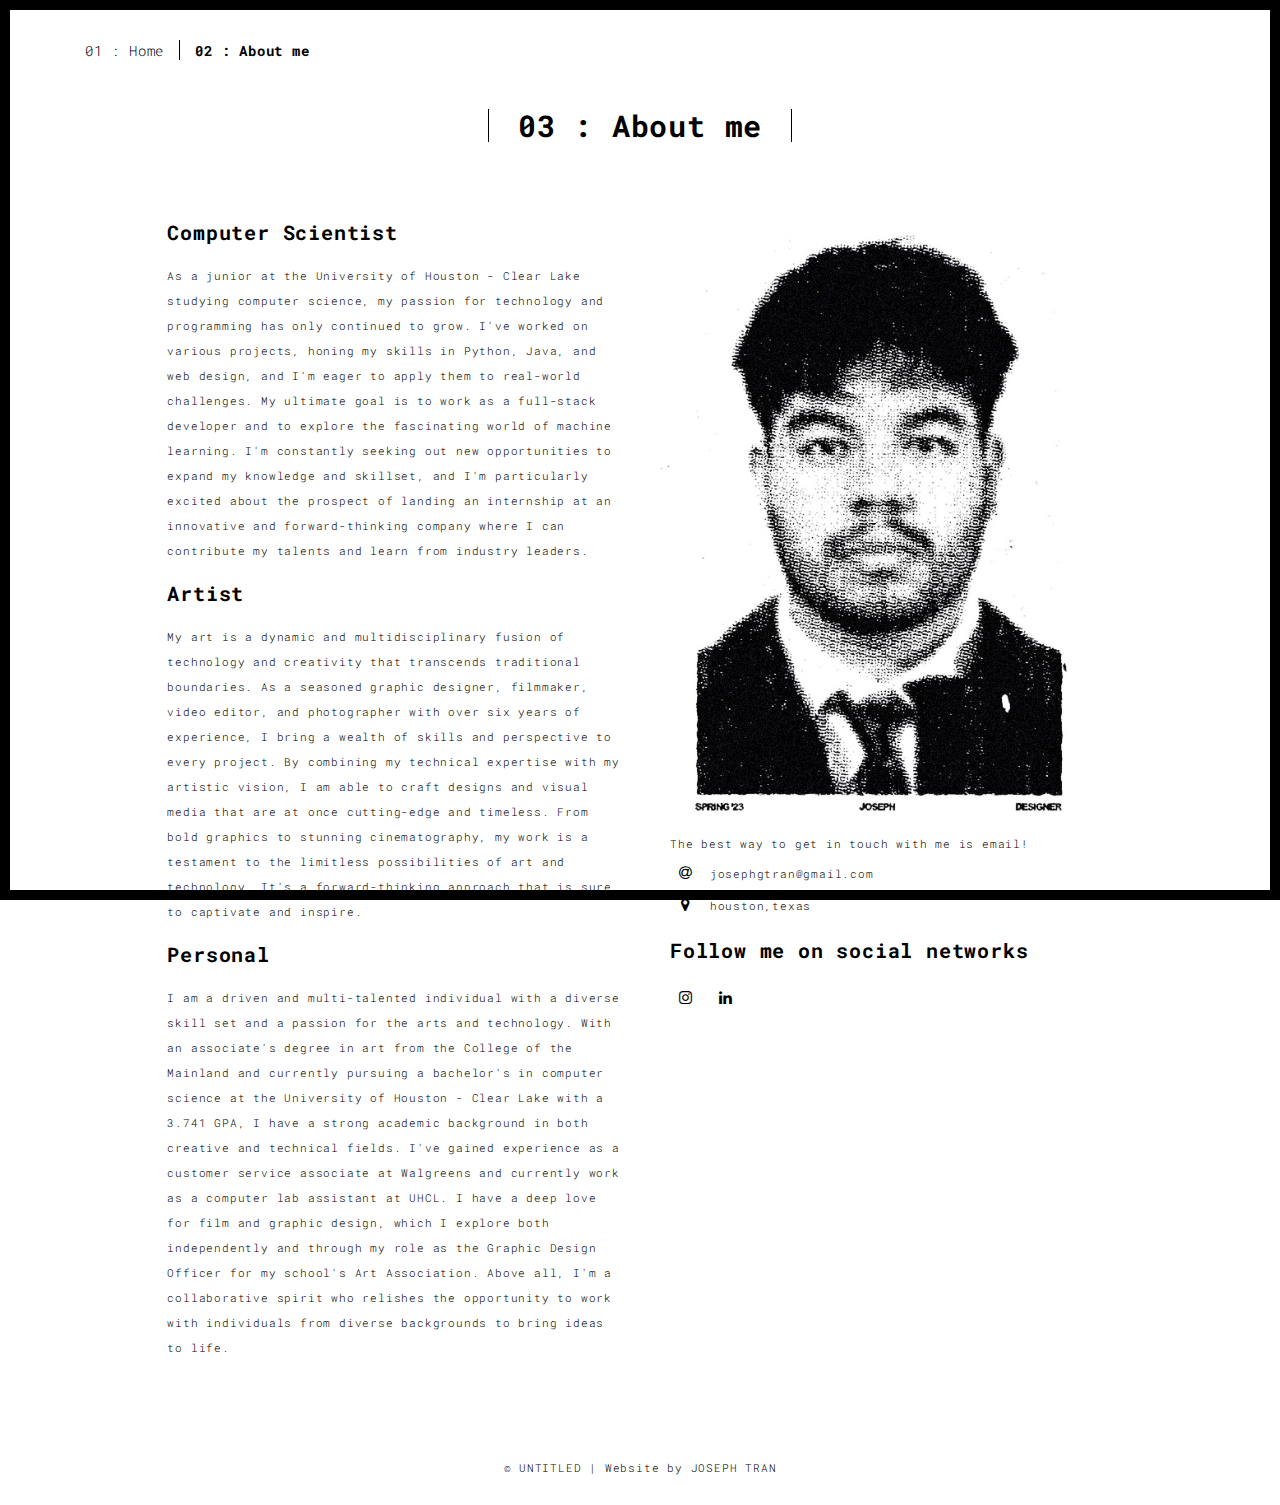
==== commit 63d0ef87: "June Commit" ====
--- a/about.html
+++ b/about.html
@@ -38,10 +38,10 @@
       <div class="collapse navbar-collapse" id="navbar-collapse">
         <ul class="nav navbar-nav ">
           <li><a href="./index.html" title="">01 : Home </a></li>
-          <li><a href="./works.html" title="">02 : Art </a></li>
-          <li><a href="./about.html" title="">03 : About me</a></li>
+          <!-- <li><a href="./works.html" title="">02 : Art </a></li> -->
+          <li><a href="./about.html" title="">02 : About me</a></li>
           <!-- <li><a href="./contact.html" title="">04 : Contact</a></li> -->
-          <!-- <li><a href="./components.html" title="">05 : Components</a></li> -->
+          <!-- <li><a href="./components.html" title="">s</a></li> -->
         </ul>
 
 
--- a/main.3f6952e4.css
+++ b/main.3f6952e4.css
@@ -5,5 +5,5 @@
  */
 /*! normalize.css v3.0.3 | MIT License | github.com/necolas/normalize.css */html{font-family:sans-serif;-ms-text-size-adjust:100%;-webkit-text-size-adjust:100%}body{margin:0}article,aside,details,figcaption,figure,footer,header,hgroup,main,menu,nav,section,summary{display:block}audio,canvas,progress,video{display:inline-block;vertical-align:baseline}audio:not([controls]){display:none;height:0}[hidden],template{display:none}a{background-color:transparent}a:active,a:hover{outline:0}abbr[title]{border-bottom:1px dotted}b,strong{font-weight:700}dfn{font-style:italic}h1{font-size:2em;margin:.67em 0}mark{background:#ff0;color:#000}small{font-size:80%}sub,sup{font-size:75%;line-height:0;position:relative;vertical-align:baseline}sup{top:-.5em}sub{bottom:-.25em}img{border:0}svg:not(:root){overflow:hidden}figure{margin:1em 40px}hr{box-sizing:content-box;height:0}pre{overflow:auto}code,kbd,pre,samp{font-family:monospace,monospace;font-size:1em}button,input,optgroup,select,textarea{color:inherit;font:inherit;margin:0}button{overflow:visible}button,select{text-transform:none}button,html input[type=button],input[type=reset],input[type=submit]{-webkit-appearance:button;cursor:pointer}button[disabled],html input[disabled]{cursor:default}button::-moz-focus-inner,input::-moz-focus-inner{border:0;padding:0}input{line-height:normal}input[type=checkbox],input[type=radio]{box-sizing:border-box;padding:0}input[type=number]::-webkit-inner-spin-button,input[type=number]::-webkit-outer-spin-button{height:auto}input[type=search]{-webkit-appearance:textfield;box-sizing:content-box}input[type=search]::-webkit-search-cancel-button,input[type=search]::-webkit-search-decoration{-webkit-appearance:none}fieldset{border:1px solid silver;margin:0 2px;padding:.35em .625em .75em}textarea{overflow:auto}optgroup{font-weight:700}table{border-collapse:collapse;border-spacing:0}td,th{padding:0}
 
-/*! Source: https://github.com/h5bp/html5-boilerplate/blob/master/src/css/main.css */@media print{*,:after,:before{background:transparent!important;color:#000!important;box-shadow:none!important;text-shadow:none!important}a,a:visited{text-decoration:underline}a[href]:after{content:" (" attr(href) ")"}abbr[title]:after{content:" (" attr(title) ")"}a[href^="#"]:after,a[href^="javascript:"]:after{content:""}blockquote,pre{border:1px solid #999;page-break-inside:avoid}thead{display:table-header-group}img,tr{page-break-inside:avoid}img{max-width:100%!important}h2,h3,p{orphans:3;widows:3}h2,h3{page-break-after:avoid}.navbar{display:none}.btn>.caret,.dropup>.btn>.caret{border-top-color:#000!important}.label{border:1px solid #000}.table{border-collapse:collapse!important}.table td,.table th{background-color:#fff!important}.table-bordered td,.table-bordered th{border:1px solid #ddd!important}}*,:after,:before{-webkit-box-sizing:border-box;-moz-box-sizing:border-box;box-sizing:border-box}html{font-size:10px;-webkit-tap-highlight-color:transparent}body{font-family:Roboto Mono,Helvetica,Arial,sans-serif;font-size:11px;line-height:1.78;color:#000;background-color:#fff}button,input,select,textarea{font-family:inherit;font-size:inherit;line-height:inherit}a{color:#001aff;text-decoration:none}a:focus,a:hover{color:#0012b3;text-decoration:underline}a:focus{outline:5px auto -webkit-focus-ring-color;outline-offset:-2px}figure{margin:0}img{vertical-align:middle}.img-responsive{display:block;max-width:100%;height:auto}.img-rounded{border-radius:0}.img-thumbnail{padding:4px;line-height:1.78;background-color:#fff;border:1px solid #ddd;border-radius:0;-webkit-transition:all .2s ease-in-out;-o-transition:all .2s ease-in-out;transition:all .2s ease-in-out;display:inline-block;max-width:100%;height:auto}.img-circle{border-radius:50%}hr{margin-top:19px;margin-bottom:19px;border:0;border-top:1px solid #eee}.sr-only{position:absolute;width:1px;height:1px;margin:-1px;padding:0;overflow:hidden;clip:rect(0,0,0,0);border:0}.sr-only-focusable:active,.sr-only-focusable:focus{position:static;width:auto;height:auto;margin:0;overflow:visible;clip:auto}[role=button]{cursor:pointer}.h1,.h2,.h3,.h4,.h5,.h6,h1,h2,h3,h4,h5,h6{font-family:Roboto Mono,Helvetica,Arial,sans-serif;font-weight:700;line-height:1.1;color:#000}.h1 .small,.h1 small,.h2 .small,.h2 small,.h3 .small,.h3 small,.h4 .small,.h4 small,.h5 .small,.h5 small,.h6 .small,.h6 small,h1 .small,h1 small,h2 .small,h2 small,h3 .small,h3 small,h4 .small,h4 small,h5 .small,h5 small,h6 .small,h6 small{font-weight:400;line-height:1;color:#777}.h1,.h2,.h3,h1,h2,h3{margin-top:19px;margin-bottom:9.5px}.h1 .small,.h1 small,.h2 .small,.h2 small,.h3 .small,.h3 small,h1 .small,h1 small,h2 .small,h2 small,h3 .small,h3 small{font-size:65%}.h4,.h5,.h6,h4,h5,h6{margin-top:9.5px;margin-bottom:9.5px}.h4 .small,.h4 small,.h5 .small,.h5 small,.h6 .small,.h6 small,h4 .small,h4 small,h5 .small,h5 small,h6 .small,h6 small{font-size:75%}.h1,h1{font-size:70px}.h2,h2{font-size:30px}.h3,h3{font-size:20px}.h4,.h5,h4,h5{font-size:11px}.h6,h6{font-size:10px}p{margin:0 0 9.5px}.lead{margin-bottom:19px;font-size:12px;font-weight:300;line-height:1.4}@media (min-width:768px){.lead{font-size:16.5px}}.small,small{font-size:90%}.mark,mark{background-color:#fcf8e3;padding:.2em}.text-left{text-align:left}.text-right{text-align:right}.text-center{text-align:center}.text-justify{text-align:justify}.text-nowrap{white-space:nowrap}.text-lowercase{text-transform:lowercase}.initialism,.text-uppercase{text-transform:uppercase}.text-capitalize{text-transform:capitalize}.text-muted{color:#777}.text-primary{color:#001aff}a.text-primary:focus,a.text-primary:hover{color:#0015cc}.text-success{color:#fff}a.text-success:focus,a.text-success:hover{color:#e6e6e6}.text-info{color:#31708f}a.text-info:focus,a.text-info:hover{color:#245269}.text-warning{color:#8a6d3b}a.text-warning:focus,a.text-warning:hover{color:#66512c}.text-danger{color:#fff}a.text-danger:focus,a.text-danger:hover{color:#e6e6e6}.bg-primary{color:#fff;background-color:#001aff}a.bg-primary:focus,a.bg-primary:hover{background-color:#0015cc}.bg-success,a.bg-success:focus,a.bg-success:hover{background-color:#000}.bg-info{background-color:#d9edf7}a.bg-info:focus,a.bg-info:hover{background-color:#afd9ee}.bg-warning{background-color:#fcf8e3}a.bg-warning:focus,a.bg-warning:hover{background-color:#f7ecb5}.bg-danger{background-color:red}a.bg-danger:focus,a.bg-danger:hover{background-color:#c00}.page-header{padding-bottom:8.5px;margin:38px 0 19px;border-bottom:1px solid #eee}ol,ul{margin-top:0;margin-bottom:9.5px}ol ol,ol ul,ul ol,ul ul{margin-bottom:0}.list-inline,.list-unstyled{padding-left:0;list-style:none}.list-inline{margin-left:-5px}.list-inline>li{display:inline-block;padding-left:5px;padding-right:5px}dl{margin-top:0;margin-bottom:19px}dd,dt{line-height:1.78}dt{font-weight:700}dd{margin-left:0}.dl-horizontal dd:after,.dl-horizontal dd:before{content:" ";display:table}.dl-horizontal dd:after{clear:both}@media (min-width:768px){.dl-horizontal dt{float:left;width:160px;clear:left;text-align:right;overflow:hidden;text-overflow:ellipsis;white-space:nowrap}.dl-horizontal dd{margin-left:180px}}abbr[data-original-title],abbr[title]{cursor:help;border-bottom:1px dotted #777}.initialism{font-size:90%}blockquote{padding:9.5px 19px;margin:0 0 19px;font-size:13.75px;border-left:5px solid #eee}blockquote ol:last-child,blockquote p:last-child,blockquote ul:last-child{margin-bottom:0}blockquote .small,blockquote footer,blockquote small{display:block;font-size:80%;line-height:1.78;color:#777}blockquote .small:before,blockquote footer:before,blockquote small:before{content:"\2014   \A0"}.blockquote-reverse,blockquote.pull-right{padding-right:15px;padding-left:0;border-right:5px solid #eee;border-left:0;text-align:right}.blockquote-reverse .small:before,.blockquote-reverse footer:before,.blockquote-reverse small:before,blockquote.pull-right .small:before,blockquote.pull-right footer:before,blockquote.pull-right small:before{content:""}.blockquote-reverse .small:after,.blockquote-reverse footer:after,.blockquote-reverse small:after,blockquote.pull-right .small:after,blockquote.pull-right footer:after,blockquote.pull-right small:after{content:"\A0   \2014"}address{margin-bottom:19px;font-style:normal;line-height:1.78}code,kbd,pre,samp{font-family:Menlo,Monaco,Consolas,Courier New,monospace}code{color:#c7254e;background-color:#f9f2f4}code,kbd{padding:2px 4px;font-size:90%;border-radius:0}kbd{color:#fff;background-color:#333;box-shadow:inset 0 -1px 0 rgba(0,0,0,.25)}kbd kbd{padding:0;font-size:100%;font-weight:700;box-shadow:none}pre{display:block;padding:9px;margin:0 0 9.5px;font-size:10px;line-height:1.78;word-break:break-all;word-wrap:break-word;color:#333;background-color:#f5f5f5;border:1px solid #ccc;border-radius:0}pre code{padding:0;font-size:inherit;color:inherit;white-space:pre-wrap;background-color:transparent;border-radius:0}.pre-scrollable{max-height:340px;overflow-y:scroll}.container{margin-right:auto;margin-left:auto;padding-left:15px;padding-right:15px}.container:after,.container:before{content:" ";display:table}.container:after{clear:both}@media (min-width:768px){.container{width:750px}}@media (min-width:992px){.container{width:970px}}@media (min-width:1200px){.container{width:1170px}}.container-fluid{margin-right:auto;margin-left:auto;padding-left:15px;padding-right:15px}.container-fluid:after,.container-fluid:before{content:" ";display:table}.container-fluid:after{clear:both}.row{margin-left:-15px;margin-right:-15px}.row:after,.row:before{content:" ";display:table}.row:after{clear:both}.col-lg-1,.col-lg-2,.col-lg-3,.col-lg-4,.col-lg-5,.col-lg-6,.col-lg-7,.col-lg-8,.col-lg-9,.col-lg-10,.col-lg-11,.col-lg-12,.col-md-1,.col-md-2,.col-md-3,.col-md-4,.col-md-5,.col-md-6,.col-md-7,.col-md-8,.col-md-9,.col-md-10,.col-md-11,.col-md-12,.col-sm-1,.col-sm-2,.col-sm-3,.col-sm-4,.col-sm-5,.col-sm-6,.col-sm-7,.col-sm-8,.col-sm-9,.col-sm-10,.col-sm-11,.col-sm-12,.col-xs-1,.col-xs-2,.col-xs-3,.col-xs-4,.col-xs-5,.col-xs-6,.col-xs-7,.col-xs-8,.col-xs-9,.col-xs-10,.col-xs-11,.col-xs-12{position:relative;min-height:1px;padding-left:15px;padding-right:15px}.col-xs-1,.col-xs-2,.col-xs-3,.col-xs-4,.col-xs-5,.col-xs-6,.col-xs-7,.col-xs-8,.col-xs-9,.col-xs-10,.col-xs-11,.col-xs-12{float:left}.col-xs-1{width:8.33333%}.col-xs-2{width:16.66667%}.col-xs-3{width:25%}.col-xs-4{width:33.33333%}.col-xs-5{width:41.66667%}.col-xs-6{width:50%}.col-xs-7{width:58.33333%}.col-xs-8{width:66.66667%}.col-xs-9{width:75%}.col-xs-10{width:83.33333%}.col-xs-11{width:91.66667%}.col-xs-12{width:100%}.col-xs-pull-0{right:auto}.col-xs-pull-1{right:8.33333%}.col-xs-pull-2{right:16.66667%}.col-xs-pull-3{right:25%}.col-xs-pull-4{right:33.33333%}.col-xs-pull-5{right:41.66667%}.col-xs-pull-6{right:50%}.col-xs-pull-7{right:58.33333%}.col-xs-pull-8{right:66.66667%}.col-xs-pull-9{right:75%}.col-xs-pull-10{right:83.33333%}.col-xs-pull-11{right:91.66667%}.col-xs-pull-12{right:100%}.col-xs-push-0{left:auto}.col-xs-push-1{left:8.33333%}.col-xs-push-2{left:16.66667%}.col-xs-push-3{left:25%}.col-xs-push-4{left:33.33333%}.col-xs-push-5{left:41.66667%}.col-xs-push-6{left:50%}.col-xs-push-7{left:58.33333%}.col-xs-push-8{left:66.66667%}.col-xs-push-9{left:75%}.col-xs-push-10{left:83.33333%}.col-xs-push-11{left:91.66667%}.col-xs-push-12{left:100%}.col-xs-offset-0{margin-left:0}.col-xs-offset-1{margin-left:8.33333%}.col-xs-offset-2{margin-left:16.66667%}.col-xs-offset-3{margin-left:25%}.col-xs-offset-4{margin-left:33.33333%}.col-xs-offset-5{margin-left:41.66667%}.col-xs-offset-6{margin-left:50%}.col-xs-offset-7{margin-left:58.33333%}.col-xs-offset-8{margin-left:66.66667%}.col-xs-offset-9{margin-left:75%}.col-xs-offset-10{margin-left:83.33333%}.col-xs-offset-11{margin-left:91.66667%}.col-xs-offset-12{margin-left:100%}@media (min-width:768px){.col-sm-1,.col-sm-2,.col-sm-3,.col-sm-4,.col-sm-5,.col-sm-6,.col-sm-7,.col-sm-8,.col-sm-9,.col-sm-10,.col-sm-11,.col-sm-12{float:left}.col-sm-1{width:8.33333%}.col-sm-2{width:16.66667%}.col-sm-3{width:25%}.col-sm-4{width:33.33333%}.col-sm-5{width:41.66667%}.col-sm-6{width:50%}.col-sm-7{width:58.33333%}.col-sm-8{width:66.66667%}.col-sm-9{width:75%}.col-sm-10{width:83.33333%}.col-sm-11{width:91.66667%}.col-sm-12{width:100%}.col-sm-pull-0{right:auto}.col-sm-pull-1{right:8.33333%}.col-sm-pull-2{right:16.66667%}.col-sm-pull-3{right:25%}.col-sm-pull-4{right:33.33333%}.col-sm-pull-5{right:41.66667%}.col-sm-pull-6{right:50%}.col-sm-pull-7{right:58.33333%}.col-sm-pull-8{right:66.66667%}.col-sm-pull-9{right:75%}.col-sm-pull-10{right:83.33333%}.col-sm-pull-11{right:91.66667%}.col-sm-pull-12{right:100%}.col-sm-push-0{left:auto}.col-sm-push-1{left:8.33333%}.col-sm-push-2{left:16.66667%}.col-sm-push-3{left:25%}.col-sm-push-4{left:33.33333%}.col-sm-push-5{left:41.66667%}.col-sm-push-6{left:50%}.col-sm-push-7{left:58.33333%}.col-sm-push-8{left:66.66667%}.col-sm-push-9{left:75%}.col-sm-push-10{left:83.33333%}.col-sm-push-11{left:91.66667%}.col-sm-push-12{left:100%}.col-sm-offset-0{margin-left:0}.col-sm-offset-1{margin-left:8.33333%}.col-sm-offset-2{margin-left:16.66667%}.col-sm-offset-3{margin-left:25%}.col-sm-offset-4{margin-left:33.33333%}.col-sm-offset-5{margin-left:41.66667%}.col-sm-offset-6{margin-left:50%}.col-sm-offset-7{margin-left:58.33333%}.col-sm-offset-8{margin-left:66.66667%}.col-sm-offset-9{margin-left:75%}.col-sm-offset-10{margin-left:83.33333%}.col-sm-offset-11{margin-left:91.66667%}.col-sm-offset-12{margin-left:100%}}@media (min-width:992px){.col-md-1,.col-md-2,.col-md-3,.col-md-4,.col-md-5,.col-md-6,.col-md-7,.col-md-8,.col-md-9,.col-md-10,.col-md-11,.col-md-12{float:left}.col-md-1{width:8.33333%}.col-md-2{width:16.66667%}.col-md-3{width:25%}.col-md-4{width:33.33333%}.col-md-5{width:41.66667%}.col-md-6{width:50%}.col-md-7{width:58.33333%}.col-md-8{width:66.66667%}.col-md-9{width:75%}.col-md-10{width:83.33333%}.col-md-11{width:91.66667%}.col-md-12{width:100%}.col-md-pull-0{right:auto}.col-md-pull-1{right:8.33333%}.col-md-pull-2{right:16.66667%}.col-md-pull-3{right:25%}.col-md-pull-4{right:33.33333%}.col-md-pull-5{right:41.66667%}.col-md-pull-6{right:50%}.col-md-pull-7{right:58.33333%}.col-md-pull-8{right:66.66667%}.col-md-pull-9{right:75%}.col-md-pull-10{right:83.33333%}.col-md-pull-11{right:91.66667%}.col-md-pull-12{right:100%}.col-md-push-0{left:auto}.col-md-push-1{left:8.33333%}.col-md-push-2{left:16.66667%}.col-md-push-3{left:25%}.col-md-push-4{left:33.33333%}.col-md-push-5{left:41.66667%}.col-md-push-6{left:50%}.col-md-push-7{left:58.33333%}.col-md-push-8{left:66.66667%}.col-md-push-9{left:75%}.col-md-push-10{left:83.33333%}.col-md-push-11{left:91.66667%}.col-md-push-12{left:100%}.col-md-offset-0{margin-left:0}.col-md-offset-1{margin-left:8.33333%}.col-md-offset-2{margin-left:16.66667%}.col-md-offset-3{margin-left:25%}.col-md-offset-4{margin-left:33.33333%}.col-md-offset-5{margin-left:41.66667%}.col-md-offset-6{margin-left:50%}.col-md-offset-7{margin-left:58.33333%}.col-md-offset-8{margin-left:66.66667%}.col-md-offset-9{margin-left:75%}.col-md-offset-10{margin-left:83.33333%}.col-md-offset-11{margin-left:91.66667%}.col-md-offset-12{margin-left:100%}}@media (min-width:1200px){.col-lg-1,.col-lg-2,.col-lg-3,.col-lg-4,.col-lg-5,.col-lg-6,.col-lg-7,.col-lg-8,.col-lg-9,.col-lg-10,.col-lg-11,.col-lg-12{float:left}.col-lg-1{width:8.33333%}.col-lg-2{width:16.66667%}.col-lg-3{width:25%}.col-lg-4{width:33.33333%}.col-lg-5{width:41.66667%}.col-lg-6{width:50%}.col-lg-7{width:58.33333%}.col-lg-8{width:66.66667%}.col-lg-9{width:75%}.col-lg-10{width:83.33333%}.col-lg-11{width:91.66667%}.col-lg-12{width:100%}.col-lg-pull-0{right:auto}.col-lg-pull-1{right:8.33333%}.col-lg-pull-2{right:16.66667%}.col-lg-pull-3{right:25%}.col-lg-pull-4{right:33.33333%}.col-lg-pull-5{right:41.66667%}.col-lg-pull-6{right:50%}.col-lg-pull-7{right:58.33333%}.col-lg-pull-8{right:66.66667%}.col-lg-pull-9{right:75%}.col-lg-pull-10{right:83.33333%}.col-lg-pull-11{right:91.66667%}.col-lg-pull-12{right:100%}.col-lg-push-0{left:auto}.col-lg-push-1{left:8.33333%}.col-lg-push-2{left:16.66667%}.col-lg-push-3{left:25%}.col-lg-push-4{left:33.33333%}.col-lg-push-5{left:41.66667%}.col-lg-push-6{left:50%}.col-lg-push-7{left:58.33333%}.col-lg-push-8{left:66.66667%}.col-lg-push-9{left:75%}.col-lg-push-10{left:83.33333%}.col-lg-push-11{left:91.66667%}.col-lg-push-12{left:100%}.col-lg-offset-0{margin-left:0}.col-lg-offset-1{margin-left:8.33333%}.col-lg-offset-2{margin-left:16.66667%}.col-lg-offset-3{margin-left:25%}.col-lg-offset-4{margin-left:33.33333%}.col-lg-offset-5{margin-left:41.66667%}.col-lg-offset-6{margin-left:50%}.col-lg-offset-7{margin-left:58.33333%}.col-lg-offset-8{margin-left:66.66667%}.col-lg-offset-9{margin-left:75%}.col-lg-offset-10{margin-left:83.33333%}.col-lg-offset-11{margin-left:91.66667%}.col-lg-offset-12{margin-left:100%}}table{background-color:transparent}caption{padding-top:8px;padding-bottom:8px;color:#777}caption,th{text-align:left}.table{width:100%;max-width:100%;margin-bottom:19px}.table>tbody>tr>td,.table>tbody>tr>th,.table>tfoot>tr>td,.table>tfoot>tr>th,.table>thead>tr>td,.table>thead>tr>th{padding:8px;line-height:1.78;vertical-align:top;border-top:1px solid #ddd}.table>thead>tr>th{vertical-align:bottom;border-bottom:2px solid #ddd}.table>caption+thead>tr:first-child>td,.table>caption+thead>tr:first-child>th,.table>colgroup+thead>tr:first-child>td,.table>colgroup+thead>tr:first-child>th,.table>thead:first-child>tr:first-child>td,.table>thead:first-child>tr:first-child>th{border-top:0}.table>tbody+tbody{border-top:2px solid #ddd}.table .table{background-color:#fff}.table-condensed>tbody>tr>td,.table-condensed>tbody>tr>th,.table-condensed>tfoot>tr>td,.table-condensed>tfoot>tr>th,.table-condensed>thead>tr>td,.table-condensed>thead>tr>th{padding:5px}.table-bordered,.table-bordered>tbody>tr>td,.table-bordered>tbody>tr>th,.table-bordered>tfoot>tr>td,.table-bordered>tfoot>tr>th,.table-bordered>thead>tr>td,.table-bordered>thead>tr>th{border:1px solid #ddd}.table-bordered>thead>tr>td,.table-bordered>thead>tr>th{border-bottom-width:2px}.table-striped>tbody>tr:nth-of-type(odd){background-color:#f9f9f9}.table-hover>tbody>tr:hover{background-color:#f5f5f5}table col[class*=col-]{position:static;float:none;display:table-column}table td[class*=col-],table th[class*=col-]{position:static;float:none;display:table-cell}.table>tbody>tr.active>td,.table>tbody>tr.active>th,.table>tbody>tr>td.active,.table>tbody>tr>th.active,.table>tfoot>tr.active>td,.table>tfoot>tr.active>th,.table>tfoot>tr>td.active,.table>tfoot>tr>th.active,.table>thead>tr.active>td,.table>thead>tr.active>th,.table>thead>tr>td.active,.table>thead>tr>th.active{background-color:#f5f5f5}.table-hover>tbody>tr.active:hover>td,.table-hover>tbody>tr.active:hover>th,.table-hover>tbody>tr:hover>.active,.table-hover>tbody>tr>td.active:hover,.table-hover>tbody>tr>th.active:hover{background-color:#e8e8e8}.table-hover>tbody>tr.success:hover>td,.table-hover>tbody>tr.success:hover>th,.table-hover>tbody>tr:hover>.success,.table-hover>tbody>tr>td.success:hover,.table-hover>tbody>tr>th.success:hover,.table>tbody>tr.success>td,.table>tbody>tr.success>th,.table>tbody>tr>td.success,.table>tbody>tr>th.success,.table>tfoot>tr.success>td,.table>tfoot>tr.success>th,.table>tfoot>tr>td.success,.table>tfoot>tr>th.success,.table>thead>tr.success>td,.table>thead>tr.success>th,.table>thead>tr>td.success,.table>thead>tr>th.success{background-color:#000}.table>tbody>tr.info>td,.table>tbody>tr.info>th,.table>tbody>tr>td.info,.table>tbody>tr>th.info,.table>tfoot>tr.info>td,.table>tfoot>tr.info>th,.table>tfoot>tr>td.info,.table>tfoot>tr>th.info,.table>thead>tr.info>td,.table>thead>tr.info>th,.table>thead>tr>td.info,.table>thead>tr>th.info{background-color:#d9edf7}.table-hover>tbody>tr.info:hover>td,.table-hover>tbody>tr.info:hover>th,.table-hover>tbody>tr:hover>.info,.table-hover>tbody>tr>td.info:hover,.table-hover>tbody>tr>th.info:hover{background-color:#c4e3f3}.table>tbody>tr.warning>td,.table>tbody>tr.warning>th,.table>tbody>tr>td.warning,.table>tbody>tr>th.warning,.table>tfoot>tr.warning>td,.table>tfoot>tr.warning>th,.table>tfoot>tr>td.warning,.table>tfoot>tr>th.warning,.table>thead>tr.warning>td,.table>thead>tr.warning>th,.table>thead>tr>td.warning,.table>thead>tr>th.warning{background-color:#fcf8e3}.table-hover>tbody>tr.warning:hover>td,.table-hover>tbody>tr.warning:hover>th,.table-hover>tbody>tr:hover>.warning,.table-hover>tbody>tr>td.warning:hover,.table-hover>tbody>tr>th.warning:hover{background-color:#faf2cc}.table>tbody>tr.danger>td,.table>tbody>tr.danger>th,.table>tbody>tr>td.danger,.table>tbody>tr>th.danger,.table>tfoot>tr.danger>td,.table>tfoot>tr.danger>th,.table>tfoot>tr>td.danger,.table>tfoot>tr>th.danger,.table>thead>tr.danger>td,.table>thead>tr.danger>th,.table>thead>tr>td.danger,.table>thead>tr>th.danger{background-color:red}.table-hover>tbody>tr.danger:hover>td,.table-hover>tbody>tr.danger:hover>th,.table-hover>tbody>tr:hover>.danger,.table-hover>tbody>tr>td.danger:hover,.table-hover>tbody>tr>th.danger:hover{background-color:#e60000}.table-responsive{overflow-x:auto;min-height:.01%}@media screen and (max-width:767px){.table-responsive{width:100%;margin-bottom:14.25px;overflow-y:hidden;-ms-overflow-style:-ms-autohiding-scrollbar;border:1px solid #ddd}.table-responsive>.table{margin-bottom:0}.table-responsive>.table>tbody>tr>td,.table-responsive>.table>tbody>tr>th,.table-responsive>.table>tfoot>tr>td,.table-responsive>.table>tfoot>tr>th,.table-responsive>.table>thead>tr>td,.table-responsive>.table>thead>tr>th{white-space:nowrap}.table-responsive>.table-bordered{border:0}.table-responsive>.table-bordered>tbody>tr>td:first-child,.table-responsive>.table-bordered>tbody>tr>th:first-child,.table-responsive>.table-bordered>tfoot>tr>td:first-child,.table-responsive>.table-bordered>tfoot>tr>th:first-child,.table-responsive>.table-bordered>thead>tr>td:first-child,.table-responsive>.table-bordered>thead>tr>th:first-child{border-left:0}.table-responsive>.table-bordered>tbody>tr>td:last-child,.table-responsive>.table-bordered>tbody>tr>th:last-child,.table-responsive>.table-bordered>tfoot>tr>td:last-child,.table-responsive>.table-bordered>tfoot>tr>th:last-child,.table-responsive>.table-bordered>thead>tr>td:last-child,.table-responsive>.table-bordered>thead>tr>th:last-child{border-right:0}.table-responsive>.table-bordered>tbody>tr:last-child>td,.table-responsive>.table-bordered>tbody>tr:last-child>th,.table-responsive>.table-bordered>tfoot>tr:last-child>td,.table-responsive>.table-bordered>tfoot>tr:last-child>th{border-bottom:0}}fieldset{margin:0;min-width:0}fieldset,legend{padding:0;border:0}legend{display:block;width:100%;margin-bottom:19px;font-size:16.5px;line-height:inherit;color:#333;border-bottom:1px solid #e5e5e5}label{display:inline-block;max-width:100%;margin-bottom:5px;font-weight:700}input[type=search]{-webkit-box-sizing:border-box;-moz-box-sizing:border-box;box-sizing:border-box}input[type=checkbox],input[type=radio]{margin:4px 0 0;margin-top:1px\9;line-height:normal}input[type=file]{display:block}input[type=range]{display:block;width:100%}select[multiple],select[size]{height:auto}input[type=checkbox]:focus,input[type=file]:focus,input[type=radio]:focus{outline:5px auto -webkit-focus-ring-color;outline-offset:-2px}output{padding-top:9px}.form-control,output{display:block;font-size:11px;line-height:1.78;color:#555}.form-control{width:100%;height:40px;padding:8px 14px;background-color:#fff;background-image:none;border:1px solid #000;border-radius:0;-webkit-box-shadow:inset 0 1px 1px rgba(0,0,0,.075);box-shadow:inset 0 1px 1px rgba(0,0,0,.075);-webkit-transition:border-color .15s ease-in-out,box-shadow .15s ease-in-out;-o-transition:border-color ease-in-out .15s,box-shadow ease-in-out .15s;transition:border-color .15s ease-in-out,box-shadow .15s ease-in-out}.form-control:focus{border-color:#66afe9;-webkit-box-shadow:inset 0 1px 1px rgba(0,0,0,.075),0 0 8px rgba(102,175,233,.6);box-shadow:inset 0 1px 1px rgba(0,0,0,.075),0 0 8px rgba(102,175,233,.6)}.form-control::-moz-placeholder{color:#999;opacity:1}.form-control:-ms-input-placeholder{color:#999}.form-control::-webkit-input-placeholder{color:#999}.form-control::-ms-expand{border:0;background-color:transparent}.form-control[disabled],.form-control[readonly],fieldset[disabled] .form-control{background-color:#eee;opacity:1}.form-control[disabled],fieldset[disabled] .form-control{cursor:not-allowed}textarea.form-control{height:auto}input[type=search]{-webkit-appearance:none}@media screen and (-webkit-min-device-pixel-ratio:0){input[type=date].form-control,input[type=datetime-local].form-control,input[type=month].form-control,input[type=time].form-control{line-height:40px}.input-group-sm>.input-group-btn>input[type=date].btn,.input-group-sm>.input-group-btn>input[type=datetime-local].btn,.input-group-sm>.input-group-btn>input[type=month].btn,.input-group-sm>.input-group-btn>input[type=time].btn,.input-group-sm>input[type=date].form-control,.input-group-sm>input[type=date].input-group-addon,.input-group-sm>input[type=datetime-local].form-control,.input-group-sm>input[type=datetime-local].input-group-addon,.input-group-sm>input[type=month].form-control,.input-group-sm>input[type=month].input-group-addon,.input-group-sm>input[type=time].form-control,.input-group-sm>input[type=time].input-group-addon,.input-group-sm input[type=date],.input-group-sm input[type=datetime-local],.input-group-sm input[type=month],.input-group-sm input[type=time],input[type=date].input-sm,input[type=datetime-local].input-sm,input[type=month].input-sm,input[type=time].input-sm{line-height:27px}.input-group-lg>.input-group-btn>input[type=date].btn,.input-group-lg>.input-group-btn>input[type=datetime-local].btn,.input-group-lg>.input-group-btn>input[type=month].btn,.input-group-lg>.input-group-btn>input[type=time].btn,.input-group-lg>input[type=date].form-control,.input-group-lg>input[type=date].input-group-addon,.input-group-lg>input[type=datetime-local].form-control,.input-group-lg>input[type=datetime-local].input-group-addon,.input-group-lg>input[type=month].form-control,.input-group-lg>input[type=month].input-group-addon,.input-group-lg>input[type=time].form-control,.input-group-lg>input[type=time].input-group-addon,.input-group-lg input[type=date],.input-group-lg input[type=datetime-local],.input-group-lg input[type=month],.input-group-lg input[type=time],input[type=date].input-lg,input[type=datetime-local].input-lg,input[type=month].input-lg,input[type=time].input-lg{line-height:41px}}.form-group{margin-bottom:15px}.checkbox,.radio{position:relative;display:block;margin-top:10px;margin-bottom:10px}.checkbox label,.radio label{min-height:19px;padding-left:20px;margin-bottom:0;font-weight:400;cursor:pointer}.checkbox-inline input[type=checkbox],.checkbox input[type=checkbox],.radio-inline input[type=radio],.radio input[type=radio]{position:absolute;margin-left:-20px;margin-top:4px\9}.checkbox+.checkbox,.radio+.radio{margin-top:-5px}.checkbox-inline,.radio-inline{position:relative;display:inline-block;padding-left:20px;margin-bottom:0;vertical-align:middle;font-weight:400;cursor:pointer}.checkbox-inline+.checkbox-inline,.radio-inline+.radio-inline{margin-top:0;margin-left:10px}.checkbox-inline.disabled,.checkbox.disabled label,.radio-inline.disabled,.radio.disabled label,fieldset[disabled] .checkbox-inline,fieldset[disabled] .checkbox label,fieldset[disabled] .radio-inline,fieldset[disabled] .radio label,fieldset[disabled] input[type=checkbox],fieldset[disabled] input[type=radio],input[type=checkbox].disabled,input[type=checkbox][disabled],input[type=radio].disabled,input[type=radio][disabled]{cursor:not-allowed}.form-control-static{padding-top:9px;padding-bottom:9px;margin-bottom:0;min-height:30px}.form-control-static.input-lg,.form-control-static.input-sm,.input-group-lg>.form-control-static.form-control,.input-group-lg>.form-control-static.input-group-addon,.input-group-lg>.input-group-btn>.form-control-static.btn,.input-group-sm>.form-control-static.form-control,.input-group-sm>.form-control-static.input-group-addon,.input-group-sm>.input-group-btn>.form-control-static.btn{padding-left:0;padding-right:0}.input-group-sm>.form-control,.input-group-sm>.input-group-addon,.input-group-sm>.input-group-btn>.btn,.input-sm{height:27px;padding:5px 10px;font-size:10px;line-height:1.5;border-radius:0}.input-group-sm>.input-group-btn>select.btn,.input-group-sm>select.form-control,.input-group-sm>select.input-group-addon,select.input-sm{height:27px;line-height:27px}.input-group-sm>.input-group-btn>select[multiple].btn,.input-group-sm>.input-group-btn>textarea.btn,.input-group-sm>select[multiple].form-control,.input-group-sm>select[multiple].input-group-addon,.input-group-sm>textarea.form-control,.input-group-sm>textarea.input-group-addon,select[multiple].input-sm,textarea.input-sm{height:auto}.form-group-sm .form-control{height:27px;padding:5px 10px;font-size:10px;line-height:1.5;border-radius:0}.form-group-sm select.form-control{height:27px;line-height:27px}.form-group-sm select[multiple].form-control,.form-group-sm textarea.form-control{height:auto}.form-group-sm .form-control-static{height:27px;min-height:29px;padding:6px 10px;font-size:10px;line-height:1.5}.input-group-lg>.form-control,.input-group-lg>.input-group-addon,.input-group-lg>.input-group-btn>.btn,.input-lg{height:41px;padding:10px 16px;font-size:14px;line-height:1.33333;border-radius:0}.input-group-lg>.input-group-btn>select.btn,.input-group-lg>select.form-control,.input-group-lg>select.input-group-addon,select.input-lg{height:41px;line-height:41px}.input-group-lg>.input-group-btn>select[multiple].btn,.input-group-lg>.input-group-btn>textarea.btn,.input-group-lg>select[multiple].form-control,.input-group-lg>select[multiple].input-group-addon,.input-group-lg>textarea.form-control,.input-group-lg>textarea.input-group-addon,select[multiple].input-lg,textarea.input-lg{height:auto}.form-group-lg .form-control{height:41px;padding:10px 16px;font-size:14px;line-height:1.33333;border-radius:0}.form-group-lg select.form-control{height:41px;line-height:41px}.form-group-lg select[multiple].form-control,.form-group-lg textarea.form-control{height:auto}.form-group-lg .form-control-static{height:41px;min-height:33px;padding:11px 16px;font-size:14px;line-height:1.33333}.has-feedback{position:relative}.has-feedback .form-control{padding-right:50px}.form-control-feedback{position:absolute;top:0;right:0;z-index:2;display:block;width:40px;height:40px;line-height:40px;text-align:center;pointer-events:none}.form-group-lg .form-control+.form-control-feedback,.input-group-lg+.form-control-feedback,.input-group-lg>.form-control+.form-control-feedback,.input-group-lg>.input-group-addon+.form-control-feedback,.input-group-lg>.input-group-btn>.btn+.form-control-feedback,.input-lg+.form-control-feedback{width:41px;height:41px;line-height:41px}.form-group-sm .form-control+.form-control-feedback,.input-group-sm+.form-control-feedback,.input-group-sm>.form-control+.form-control-feedback,.input-group-sm>.input-group-addon+.form-control-feedback,.input-group-sm>.input-group-btn>.btn+.form-control-feedback,.input-sm+.form-control-feedback{width:27px;height:27px;line-height:27px}.has-success .checkbox,.has-success .checkbox-inline,.has-success.checkbox-inline label,.has-success.checkbox label,.has-success .control-label,.has-success .help-block,.has-success .radio,.has-success .radio-inline,.has-success.radio-inline label,.has-success.radio label{color:#fff}.has-success .form-control{border-color:#fff;-webkit-box-shadow:inset 0 1px 1px rgba(0,0,0,.075);box-shadow:inset 0 1px 1px rgba(0,0,0,.075)}.has-success .form-control:focus{border-color:#e6e6e6;-webkit-box-shadow:inset 0 1px 1px rgba(0,0,0,.075),0 0 6px #fff;box-shadow:inset 0 1px 1px rgba(0,0,0,.075),0 0 6px #fff}.has-success .input-group-addon{color:#fff;border-color:#fff;background-color:#000}.has-success .form-control-feedback{color:#fff}.has-warning .checkbox,.has-warning .checkbox-inline,.has-warning.checkbox-inline label,.has-warning.checkbox label,.has-warning .control-label,.has-warning .help-block,.has-warning .radio,.has-warning .radio-inline,.has-warning.radio-inline label,.has-warning.radio label{color:#8a6d3b}.has-warning .form-control{border-color:#8a6d3b;-webkit-box-shadow:inset 0 1px 1px rgba(0,0,0,.075);box-shadow:inset 0 1px 1px rgba(0,0,0,.075)}.has-warning .form-control:focus{border-color:#66512c;-webkit-box-shadow:inset 0 1px 1px rgba(0,0,0,.075),0 0 6px #c0a16b;box-shadow:inset 0 1px 1px rgba(0,0,0,.075),0 0 6px #c0a16b}.has-warning .input-group-addon{color:#8a6d3b;border-color:#8a6d3b;background-color:#fcf8e3}.has-warning .form-control-feedback{color:#8a6d3b}.has-error .checkbox,.has-error .checkbox-inline,.has-error.checkbox-inline label,.has-error.checkbox label,.has-error .control-label,.has-error .help-block,.has-error .radio,.has-error .radio-inline,.has-error.radio-inline label,.has-error.radio label{color:#fff}.has-error .form-control{border-color:#fff;-webkit-box-shadow:inset 0 1px 1px rgba(0,0,0,.075);box-shadow:inset 0 1px 1px rgba(0,0,0,.075)}.has-error .form-control:focus{border-color:#e6e6e6;-webkit-box-shadow:inset 0 1px 1px rgba(0,0,0,.075),0 0 6px #fff;box-shadow:inset 0 1px 1px rgba(0,0,0,.075),0 0 6px #fff}.has-error .input-group-addon{color:#fff;border-color:#fff;background-color:red}.has-error .form-control-feedback{color:#fff}.has-feedback label~.form-control-feedback{top:24px}.has-feedback label.sr-only~.form-control-feedback{top:0}.help-block{display:block;margin-top:5px;margin-bottom:10px;color:#404040}@media (min-width:768px){.form-inline .form-group{display:inline-block;margin-bottom:0;vertical-align:middle}.form-inline .form-control{display:inline-block;width:auto;vertical-align:middle}.form-inline .form-control-static{display:inline-block}.form-inline .input-group{display:inline-table;vertical-align:middle}.form-inline .input-group .form-control,.form-inline .input-group .input-group-addon,.form-inline .input-group .input-group-btn{width:auto}.form-inline .input-group>.form-control{width:100%}.form-inline .control-label{margin-bottom:0;vertical-align:middle}.form-inline .checkbox,.form-inline .radio{display:inline-block;margin-top:0;margin-bottom:0;vertical-align:middle}.form-inline .checkbox label,.form-inline .radio label{padding-left:0}.form-inline .checkbox input[type=checkbox],.form-inline .radio input[type=radio]{position:relative;margin-left:0}.form-inline .has-feedback .form-control-feedback{top:0}}.form-horizontal .checkbox,.form-horizontal .checkbox-inline,.form-horizontal .radio,.form-horizontal .radio-inline{margin-top:0;margin-bottom:0;padding-top:9px}.form-horizontal .checkbox,.form-horizontal .radio{min-height:28px}.form-horizontal .form-group{margin-left:-15px;margin-right:-15px}.form-horizontal .form-group:after,.form-horizontal .form-group:before{content:" ";display:table}.form-horizontal .form-group:after{clear:both}@media (min-width:768px){.form-horizontal .control-label{text-align:right;margin-bottom:0;padding-top:9px}}.form-horizontal .has-feedback .form-control-feedback{right:15px}@media (min-width:768px){.form-horizontal .form-group-lg .control-label{padding-top:11px;font-size:14px}}@media (min-width:768px){.form-horizontal .form-group-sm .control-label{padding-top:6px;font-size:10px}}.btn{display:inline-block;margin-bottom:0;font-weight:400;text-align:center;vertical-align:middle;touch-action:manipulation;cursor:pointer;background-image:none;border:1px solid transparent;white-space:nowrap;padding:8px 14px;font-size:11px;line-height:1.78;border-radius:0;-webkit-user-select:none;-moz-user-select:none;-ms-user-select:none;user-select:none}.btn.active.focus,.btn.active:focus,.btn.focus,.btn:active.focus,.btn:active:focus,.btn:focus{outline:5px auto -webkit-focus-ring-color;outline-offset:-2px}.btn.focus,.btn:focus,.btn:hover{color:#000;text-decoration:none}.btn.active,.btn:active{outline:0;background-image:none;-webkit-box-shadow:inset 0 3px 5px rgba(0,0,0,.125);box-shadow:inset 0 3px 5px rgba(0,0,0,.125)}.btn.disabled,.btn[disabled],fieldset[disabled] .btn{cursor:not-allowed;opacity:.65;filter:alpha(opacity=65);-webkit-box-shadow:none;box-shadow:none}a.btn.disabled,fieldset[disabled] a.btn{pointer-events:none}.btn-default,.btn-default.active,.btn-default.active.focus,.btn-default.active:focus,.btn-default.active:hover,.btn-default.focus,.btn-default:active,.btn-default:active.focus,.btn-default:active:focus,.btn-default:active:hover,.btn-default:focus,.btn-default:hover,.open>.btn-default.dropdown-toggle,.open>.btn-default.dropdown-toggle.focus,.open>.btn-default.dropdown-toggle:focus,.open>.btn-default.dropdown-toggle:hover{color:#000;background-color:transparent;border-color:#000}.btn-default.active,.btn-default:active,.open>.btn-default.dropdown-toggle{background-image:none}.btn-default.disabled.focus,.btn-default.disabled:focus,.btn-default.disabled:hover,.btn-default[disabled].focus,.btn-default[disabled]:focus,.btn-default[disabled]:hover,fieldset[disabled] .btn-default.focus,fieldset[disabled] .btn-default:focus,fieldset[disabled] .btn-default:hover{background-color:transparent;border-color:#000}.btn-default .badge{color:transparent;background-color:#000}.btn-primary{color:#001aff;background-color:transparent;border-color:#001aff}.btn-primary.focus,.btn-primary:focus{color:#001aff;background-color:transparent;border-color:#000d80}.btn-primary.active,.btn-primary:active,.btn-primary:hover,.open>.btn-primary.dropdown-toggle{color:#001aff;background-color:transparent;border-color:#0014c2}.btn-primary.active.focus,.btn-primary.active:focus,.btn-primary.active:hover,.btn-primary:active.focus,.btn-primary:active:focus,.btn-primary:active:hover,.open>.btn-primary.dropdown-toggle.focus,.open>.btn-primary.dropdown-toggle:focus,.open>.btn-primary.dropdown-toggle:hover{color:#001aff;background-color:transparent;border-color:#000d80}.btn-primary.active,.btn-primary:active,.open>.btn-primary.dropdown-toggle{background-image:none}.btn-primary.disabled.focus,.btn-primary.disabled:focus,.btn-primary.disabled:hover,.btn-primary[disabled].focus,.btn-primary[disabled]:focus,.btn-primary[disabled]:hover,fieldset[disabled] .btn-primary.focus,fieldset[disabled] .btn-primary:focus,fieldset[disabled] .btn-primary:hover{background-color:transparent;border-color:#001aff}.btn-primary .badge{color:transparent;background-color:#001aff}.btn-success{color:#5cb85c;background-color:transparent;border-color:#5cb85c}.btn-success.focus,.btn-success:focus{color:#5cb85c;background-color:transparent;border-color:#2d672d}.btn-success.active,.btn-success:active,.btn-success:hover,.open>.btn-success.dropdown-toggle{color:#5cb85c;background-color:transparent;border-color:#419641}.btn-success.active.focus,.btn-success.active:focus,.btn-success.active:hover,.btn-success:active.focus,.btn-success:active:focus,.btn-success:active:hover,.open>.btn-success.dropdown-toggle.focus,.open>.btn-success.dropdown-toggle:focus,.open>.btn-success.dropdown-toggle:hover{color:#5cb85c;background-color:transparent;border-color:#2d672d}.btn-success.active,.btn-success:active,.open>.btn-success.dropdown-toggle{background-image:none}.btn-success.disabled.focus,.btn-success.disabled:focus,.btn-success.disabled:hover,.btn-success[disabled].focus,.btn-success[disabled]:focus,.btn-success[disabled]:hover,fieldset[disabled] .btn-success.focus,fieldset[disabled] .btn-success:focus,fieldset[disabled] .btn-success:hover{background-color:transparent;border-color:#5cb85c}.btn-success .badge{color:transparent;background-color:#5cb85c}.btn-info{border-color:#5bc0de}.btn-info,.btn-info.focus,.btn-info:focus{color:#5bc0de;background-color:transparent}.btn-info.focus,.btn-info:focus{border-color:#1f7e9a}.btn-info.active,.btn-info:active,.btn-info:hover,.open>.btn-info.dropdown-toggle{color:#5bc0de;background-color:transparent;border-color:#2aabd2}.btn-info.active.focus,.btn-info.active:focus,.btn-info.active:hover,.btn-info:active.focus,.btn-info:active:focus,.btn-info:active:hover,.open>.btn-info.dropdown-toggle.focus,.open>.btn-info.dropdown-toggle:focus,.open>.btn-info.dropdown-toggle:hover{color:#5bc0de;background-color:transparent;border-color:#1f7e9a}.btn-info.active,.btn-info:active,.open>.btn-info.dropdown-toggle{background-image:none}.btn-info.disabled.focus,.btn-info.disabled:focus,.btn-info.disabled:hover,.btn-info[disabled].focus,.btn-info[disabled]:focus,.btn-info[disabled]:hover,fieldset[disabled] .btn-info.focus,fieldset[disabled] .btn-info:focus,fieldset[disabled] .btn-info:hover{background-color:transparent;border-color:#5bc0de}.btn-info .badge{color:transparent;background-color:#5bc0de}.btn-warning{color:#f0ad4e;background-color:transparent;border-color:#f0ad4e}.btn-warning.focus,.btn-warning:focus{color:#f0ad4e;background-color:transparent;border-color:#b06d0f}.btn-warning.active,.btn-warning:active,.btn-warning:hover,.open>.btn-warning.dropdown-toggle{color:#f0ad4e;background-color:transparent;border-color:#eb9316}.btn-warning.active.focus,.btn-warning.active:focus,.btn-warning.active:hover,.btn-warning:active.focus,.btn-warning:active:focus,.btn-warning:active:hover,.open>.btn-warning.dropdown-toggle.focus,.open>.btn-warning.dropdown-toggle:focus,.open>.btn-warning.dropdown-toggle:hover{color:#f0ad4e;background-color:transparent;border-color:#b06d0f}.btn-warning.active,.btn-warning:active,.open>.btn-warning.dropdown-toggle{background-image:none}.btn-warning.disabled.focus,.btn-warning.disabled:focus,.btn-warning.disabled:hover,.btn-warning[disabled].focus,.btn-warning[disabled]:focus,.btn-warning[disabled]:hover,fieldset[disabled] .btn-warning.focus,fieldset[disabled] .btn-warning:focus,fieldset[disabled] .btn-warning:hover{background-color:transparent;border-color:#f0ad4e}.btn-warning .badge{color:transparent;background-color:#f0ad4e}.btn-danger{color:#d9534f;background-color:transparent;border-color:#d9534f}.btn-danger.focus,.btn-danger:focus{color:#d9534f;background-color:transparent;border-color:#8b211e}.btn-danger.active,.btn-danger:active,.btn-danger:hover,.open>.btn-danger.dropdown-toggle{color:#d9534f;background-color:transparent;border-color:#c12e2a}.btn-danger.active.focus,.btn-danger.active:focus,.btn-danger.active:hover,.btn-danger:active.focus,.btn-danger:active:focus,.btn-danger:active:hover,.open>.btn-danger.dropdown-toggle.focus,.open>.btn-danger.dropdown-toggle:focus,.open>.btn-danger.dropdown-toggle:hover{color:#d9534f;background-color:transparent;border-color:#8b211e}.btn-danger.active,.btn-danger:active,.open>.btn-danger.dropdown-toggle{background-image:none}.btn-danger.disabled.focus,.btn-danger.disabled:focus,.btn-danger.disabled:hover,.btn-danger[disabled].focus,.btn-danger[disabled]:focus,.btn-danger[disabled]:hover,fieldset[disabled] .btn-danger.focus,fieldset[disabled] .btn-danger:focus,fieldset[disabled] .btn-danger:hover{background-color:transparent;border-color:#d9534f}.btn-danger .badge{color:transparent;background-color:#d9534f}.btn-link{color:#001aff;font-weight:400;border-radius:0}.btn-link,.btn-link.active,.btn-link:active,.btn-link[disabled],fieldset[disabled] .btn-link{background-color:transparent;-webkit-box-shadow:none;box-shadow:none}.btn-link,.btn-link:active,.btn-link:focus,.btn-link:hover{border-color:transparent}.btn-link:focus,.btn-link:hover{color:#0012b3;text-decoration:underline;background-color:transparent}.btn-link[disabled]:focus,.btn-link[disabled]:hover,fieldset[disabled] .btn-link:focus,fieldset[disabled] .btn-link:hover{color:#777;text-decoration:none}.btn-group-lg>.btn,.btn-lg{padding:10px 16px;font-size:14px;line-height:1.33333;border-radius:0}.btn-group-sm>.btn,.btn-sm{padding:5px 10px;font-size:10px;line-height:1.5;border-radius:0}.btn-group-xs>.btn,.btn-xs{padding:1px 5px;font-size:10px;line-height:1.5;border-radius:0}.btn-block{display:block;width:100%}.btn-block+.btn-block{margin-top:5px}input[type=button].btn-block,input[type=reset].btn-block,input[type=submit].btn-block{width:100%}.fade{opacity:0;-webkit-transition:opacity .15s linear;-o-transition:opacity .15s linear;transition:opacity .15s linear}.fade.in{opacity:1}.collapse{display:none}.collapse.in{display:block}tr.collapse.in{display:table-row}tbody.collapse.in{display:table-row-group}.collapsing{position:relative;height:0;overflow:hidden;-webkit-transition-property:height,visibility;transition-property:height,visibility;-webkit-transition-duration:.35s;transition-duration:.35s;-webkit-transition-timing-function:ease;transition-timing-function:ease}.caret{display:inline-block;width:0;height:0;margin-left:2px;vertical-align:middle;border-top:4px dashed;border-top:4px solid\9;border-right:4px solid transparent;border-left:4px solid transparent}.dropdown,.dropup{position:relative}.dropdown-toggle:focus{outline:0}.dropdown-menu{position:absolute;top:100%;left:0;z-index:1000;display:none;float:left;min-width:160px;padding:5px 0;margin:2px 0 0;list-style:none;font-size:11px;text-align:left;background-color:#fff;border:1px solid #ccc;border:1px solid rgba(0,0,0,.15);border-radius:0;-webkit-box-shadow:0 6px 12px rgba(0,0,0,.175);box-shadow:0 6px 12px rgba(0,0,0,.175);background-clip:padding-box}.dropdown-menu.pull-right{right:0;left:auto}.dropdown-menu .divider{height:1px;margin:8.5px 0;overflow:hidden;background-color:#e5e5e5}.dropdown-menu>li>a{display:block;padding:3px 20px;clear:both;font-weight:400;line-height:1.78;color:#333;white-space:nowrap}.dropdown-menu>li>a:focus,.dropdown-menu>li>a:hover{text-decoration:none;color:#262626;background-color:#f5f5f5}.dropdown-menu>.active>a,.dropdown-menu>.active>a:focus,.dropdown-menu>.active>a:hover{color:#fff;text-decoration:none;outline:0;background-color:#001aff}.dropdown-menu>.disabled>a,.dropdown-menu>.disabled>a:focus,.dropdown-menu>.disabled>a:hover{color:#777}.dropdown-menu>.disabled>a:focus,.dropdown-menu>.disabled>a:hover{text-decoration:none;background-color:transparent;background-image:none;filter:progid:DXImageTransform.Microsoft.gradient(enabled = false);cursor:not-allowed}.open>.dropdown-menu{display:block}.open>a{outline:0}.dropdown-menu-right{left:auto;right:0}.dropdown-menu-left{left:0;right:auto}.dropdown-header{display:block;padding:3px 20px;font-size:10px;line-height:1.78;color:#777;white-space:nowrap}.dropdown-backdrop{position:fixed;left:0;right:0;bottom:0;top:0;z-index:990}.pull-right>.dropdown-menu{right:0;left:auto}.dropup .caret,.navbar-fixed-bottom .dropdown .caret{border-top:0;border-bottom:4px dashed;border-bottom:4px solid\9;content:""}.dropup .dropdown-menu,.navbar-fixed-bottom .dropdown .dropdown-menu{top:auto;bottom:100%;margin-bottom:2px}@media (min-width:768px){.navbar-right .dropdown-menu{right:0;left:auto}.navbar-right .dropdown-menu-left{left:0;right:auto}}.btn-group,.btn-group-vertical{position:relative;display:inline-block;vertical-align:middle}.btn-group-vertical>.btn,.btn-group>.btn{position:relative;float:left}.btn-group-vertical>.btn.active,.btn-group-vertical>.btn:active,.btn-group-vertical>.btn:focus,.btn-group-vertical>.btn:hover,.btn-group>.btn.active,.btn-group>.btn:active,.btn-group>.btn:focus,.btn-group>.btn:hover{z-index:2}.btn-group .btn+.btn,.btn-group .btn+.btn-group,.btn-group .btn-group+.btn,.btn-group .btn-group+.btn-group{margin-left:-1px}.btn-toolbar{margin-left:-5px}.btn-toolbar:after,.btn-toolbar:before{content:" ";display:table}.btn-toolbar:after{clear:both}.btn-toolbar .btn,.btn-toolbar .btn-group,.btn-toolbar .input-group{float:left}.btn-toolbar>.btn,.btn-toolbar>.btn-group,.btn-toolbar>.input-group{margin-left:5px}.btn-group>.btn:not(:first-child):not(:last-child):not(.dropdown-toggle){border-radius:0}.btn-group>.btn:first-child{margin-left:0}.btn-group>.btn:first-child:not(:last-child):not(.dropdown-toggle){border-bottom-right-radius:0;border-top-right-radius:0}.btn-group>.btn:last-child:not(:first-child),.btn-group>.dropdown-toggle:not(:first-child){border-bottom-left-radius:0;border-top-left-radius:0}.btn-group>.btn-group{float:left}.btn-group>.btn-group:not(:first-child):not(:last-child)>.btn{border-radius:0}.btn-group>.btn-group:first-child:not(:last-child)>.btn:last-child,.btn-group>.btn-group:first-child:not(:last-child)>.dropdown-toggle{border-bottom-right-radius:0;border-top-right-radius:0}.btn-group>.btn-group:last-child:not(:first-child)>.btn:first-child{border-bottom-left-radius:0;border-top-left-radius:0}.btn-group .dropdown-toggle:active,.btn-group.open .dropdown-toggle{outline:0}.btn-group>.btn+.dropdown-toggle{padding-left:8px;padding-right:8px}.btn-group-lg.btn-group>.btn+.dropdown-toggle,.btn-group>.btn-lg+.dropdown-toggle{padding-left:12px;padding-right:12px}.btn-group.open .dropdown-toggle{-webkit-box-shadow:inset 0 3px 5px rgba(0,0,0,.125);box-shadow:inset 0 3px 5px rgba(0,0,0,.125)}.btn-group.open .dropdown-toggle.btn-link{-webkit-box-shadow:none;box-shadow:none}.btn .caret{margin-left:0}.btn-group-lg>.btn .caret,.btn-lg .caret{border-width:5px 5px 0;border-bottom-width:0}.dropup .btn-group-lg>.btn .caret,.dropup .btn-lg .caret{border-width:0 5px 5px}.btn-group-vertical>.btn,.btn-group-vertical>.btn-group,.btn-group-vertical>.btn-group>.btn{display:block;float:none;width:100%;max-width:100%}.btn-group-vertical>.btn-group:after,.btn-group-vertical>.btn-group:before{content:" ";display:table}.btn-group-vertical>.btn-group:after{clear:both}.btn-group-vertical>.btn-group>.btn{float:none}.btn-group-vertical>.btn+.btn,.btn-group-vertical>.btn+.btn-group,.btn-group-vertical>.btn-group+.btn,.btn-group-vertical>.btn-group+.btn-group{margin-top:-1px;margin-left:0}.btn-group-vertical>.btn:not(:first-child):not(:last-child){border-radius:0}.btn-group-vertical>.btn:first-child:not(:last-child),.btn-group-vertical>.btn:last-child:not(:first-child){border-top-right-radius:0;border-top-left-radius:0;border-bottom-right-radius:0;border-bottom-left-radius:0}.btn-group-vertical>.btn-group:not(:first-child):not(:last-child)>.btn{border-radius:0}.btn-group-vertical>.btn-group:first-child:not(:last-child)>.btn:last-child,.btn-group-vertical>.btn-group:first-child:not(:last-child)>.dropdown-toggle{border-bottom-right-radius:0;border-bottom-left-radius:0}.btn-group-vertical>.btn-group:last-child:not(:first-child)>.btn:first-child{border-top-right-radius:0;border-top-left-radius:0}.btn-group-justified{display:table;width:100%;table-layout:fixed;border-collapse:separate}.btn-group-justified>.btn,.btn-group-justified>.btn-group{float:none;display:table-cell;width:1%}.btn-group-justified>.btn-group .btn{width:100%}.btn-group-justified>.btn-group .dropdown-menu{left:auto}[data-toggle=buttons]>.btn-group>.btn input[type=checkbox],[data-toggle=buttons]>.btn-group>.btn input[type=radio],[data-toggle=buttons]>.btn input[type=checkbox],[data-toggle=buttons]>.btn input[type=radio]{position:absolute;clip:rect(0,0,0,0);pointer-events:none}.input-group{position:relative;display:table;border-collapse:separate}.input-group[class*=col-]{float:none;padding-left:0;padding-right:0}.input-group .form-control{position:relative;z-index:2;float:left;width:100%;margin-bottom:0}.input-group .form-control:focus{z-index:3}.input-group-addon,.input-group-btn,.input-group .form-control{display:table-cell}.input-group-addon:not(:first-child):not(:last-child),.input-group-btn:not(:first-child):not(:last-child),.input-group .form-control:not(:first-child):not(:last-child){border-radius:0}.input-group-addon,.input-group-btn{width:1%;white-space:nowrap;vertical-align:middle}.input-group-addon{padding:8px 14px;font-size:11px;font-weight:400;line-height:1;color:#555;text-align:center;background-color:#eee;border:1px solid #000;border-radius:0}.input-group-addon.input-sm,.input-group-sm>.input-group-addon,.input-group-sm>.input-group-btn>.input-group-addon.btn{padding:5px 10px;font-size:10px;border-radius:0}.input-group-addon.input-lg,.input-group-lg>.input-group-addon,.input-group-lg>.input-group-btn>.input-group-addon.btn{padding:10px 16px;font-size:14px;border-radius:0}.input-group-addon input[type=checkbox],.input-group-addon input[type=radio]{margin-top:0}.input-group-addon:first-child,.input-group-btn:first-child>.btn,.input-group-btn:first-child>.btn-group>.btn,.input-group-btn:first-child>.dropdown-toggle,.input-group-btn:last-child>.btn-group:not(:last-child)>.btn,.input-group-btn:last-child>.btn:not(:last-child):not(.dropdown-toggle),.input-group .form-control:first-child{border-bottom-right-radius:0;border-top-right-radius:0}.input-group-addon:first-child{border-right:0}.input-group-addon:last-child,.input-group-btn:first-child>.btn-group:not(:first-child)>.btn,.input-group-btn:first-child>.btn:not(:first-child),.input-group-btn:last-child>.btn,.input-group-btn:last-child>.btn-group>.btn,.input-group-btn:last-child>.dropdown-toggle,.input-group .form-control:last-child{border-bottom-left-radius:0;border-top-left-radius:0}.input-group-addon:last-child{border-left:0}.input-group-btn{font-size:0;white-space:nowrap}.input-group-btn,.input-group-btn>.btn{position:relative}.input-group-btn>.btn+.btn{margin-left:-1px}.input-group-btn>.btn:active,.input-group-btn>.btn:focus,.input-group-btn>.btn:hover{z-index:2}.input-group-btn:first-child>.btn,.input-group-btn:first-child>.btn-group{margin-right:-1px}.input-group-btn:last-child>.btn,.input-group-btn:last-child>.btn-group{z-index:2;margin-left:-1px}.nav{margin-bottom:0;padding-left:0;list-style:none}.nav:after,.nav:before{content:" ";display:table}.nav:after{clear:both}.nav>li,.nav>li>a{position:relative;display:block}.nav>li>a{padding:10px 15px}.nav>li>a:focus,.nav>li>a:hover{text-decoration:none;background-color:transparent}.nav>li.disabled>a{color:#777}.nav>li.disabled>a:focus,.nav>li.disabled>a:hover{color:#777;text-decoration:none;background-color:transparent;cursor:not-allowed}.nav .open>a,.nav .open>a:focus,.nav .open>a:hover{background-color:transparent;border-color:#001aff}.nav .nav-divider{height:1px;margin:8.5px 0;overflow:hidden;background-color:#e5e5e5}.nav>li>a>img{max-width:none}.nav-tabs{border-bottom:1px solid #ddd}.nav-tabs>li{float:left;margin-bottom:-1px}.nav-tabs>li>a{margin-right:2px;line-height:1.78;border:1px solid transparent;border-radius:0 0 0 0}.nav-tabs>li>a:hover{border-color:#eee #eee #ddd}.nav-tabs>li.active>a,.nav-tabs>li.active>a:focus,.nav-tabs>li.active>a:hover{color:#555;background-color:#fff;border:1px solid #ddd;border-bottom-color:transparent;cursor:default}.nav-pills>li{float:left}.nav-pills>li>a{border-radius:0}.nav-pills>li+li{margin-left:2px}.nav-pills>li.active>a,.nav-pills>li.active>a:focus,.nav-pills>li.active>a:hover{color:#fff;background-color:#001aff}.nav-stacked>li{float:none}.nav-stacked>li+li{margin-top:2px;margin-left:0}.nav-justified,.nav-tabs.nav-justified{width:100%}.nav-justified>li,.nav-tabs.nav-justified>li{float:none}.nav-justified>li>a,.nav-tabs.nav-justified>li>a{text-align:center;margin-bottom:5px}.nav-justified>.dropdown .dropdown-menu{top:auto;left:auto}@media (min-width:768px){.nav-justified>li,.nav-tabs.nav-justified>li{display:table-cell;width:1%}.nav-justified>li>a,.nav-tabs.nav-justified>li>a{margin-bottom:0}}.nav-tabs-justified,.nav-tabs.nav-justified{border-bottom:0}.nav-tabs-justified>li>a,.nav-tabs.nav-justified>li>a{margin-right:0;border-radius:0}.nav-tabs-justified>.active>a,.nav-tabs-justified>.active>a:focus,.nav-tabs-justified>.active>a:hover,.nav-tabs.nav-justified>.active>a,.nav-tabs.nav-justified>.active>a:focus,.nav-tabs.nav-justified>.active>a:hover{border:1px solid #ddd}@media (min-width:768px){.nav-tabs-justified>li>a,.nav-tabs.nav-justified>li>a{border-bottom:1px solid #ddd;border-radius:0 0 0 0}.nav-tabs-justified>.active>a,.nav-tabs-justified>.active>a:focus,.nav-tabs-justified>.active>a:hover,.nav-tabs.nav-justified>.active>a,.nav-tabs.nav-justified>.active>a:focus,.nav-tabs.nav-justified>.active>a:hover{border-bottom-color:#fff}}.tab-content>.tab-pane{display:none}.tab-content>.active{display:block}.nav-tabs .dropdown-menu{margin-top:-1px;border-top-right-radius:0;border-top-left-radius:0}.navbar{position:relative;min-height:20px;margin-bottom:19px;border:1px solid transparent}.navbar:after,.navbar:before{content:" ";display:table}.navbar:after{clear:both}@media (min-width:768px){.navbar{border-radius:0}}.navbar-header:after,.navbar-header:before{content:" ";display:table}.navbar-header:after{clear:both}@media (min-width:768px){.navbar-header{float:left}}.navbar-collapse{overflow-x:visible;padding-right:15px;padding-left:15px;border-top:1px solid transparent;box-shadow:inset 0 1px 0 hsla(0,0%,100%,.1);-webkit-overflow-scrolling:touch}.navbar-collapse:after,.navbar-collapse:before{content:" ";display:table}.navbar-collapse:after{clear:both}.navbar-collapse.in{overflow-y:auto}@media (min-width:768px){.navbar-collapse{width:auto;border-top:0;box-shadow:none}.navbar-collapse.collapse{display:block!important;height:auto!important;padding-bottom:0;overflow:visible!important}.navbar-collapse.in{overflow-y:visible}.navbar-fixed-bottom .navbar-collapse,.navbar-fixed-top .navbar-collapse,.navbar-static-top .navbar-collapse{padding-left:0;padding-right:0}}.navbar-fixed-bottom .navbar-collapse,.navbar-fixed-top .navbar-collapse{max-height:340px}@media (max-device-width:480px) and (orientation:landscape){.navbar-fixed-bottom .navbar-collapse,.navbar-fixed-top .navbar-collapse{max-height:200px}}.container-fluid>.navbar-collapse,.container-fluid>.navbar-header,.container>.navbar-collapse,.container>.navbar-header{margin-right:-15px;margin-left:-15px}@media (min-width:768px){.container-fluid>.navbar-collapse,.container-fluid>.navbar-header,.container>.navbar-collapse,.container>.navbar-header{margin-right:0;margin-left:0}}.navbar-static-top{z-index:1000;border-width:0 0 1px}@media (min-width:768px){.navbar-static-top{border-radius:0}}.navbar-fixed-bottom,.navbar-fixed-top{position:fixed;right:0;left:0;z-index:1030}@media (min-width:768px){.navbar-fixed-bottom,.navbar-fixed-top{border-radius:0}}.navbar-fixed-top{top:0;border-width:0 0 1px}.navbar-fixed-bottom{bottom:0;margin-bottom:0;border-width:1px 0 0}.navbar-brand{float:left;padding:.5px 15px;font-size:14px;line-height:19px;height:20px}.navbar-brand:focus,.navbar-brand:hover{text-decoration:none}.navbar-brand>img{display:block}@media (min-width:768px){.navbar>.container-fluid .navbar-brand,.navbar>.container .navbar-brand{margin-left:-15px}}.navbar-toggle{position:relative;float:right;margin-right:15px;padding:9px 10px;margin-top:-7px;margin-bottom:-7px;background-color:transparent;background-image:none;border:1px solid transparent;border-radius:0}.navbar-toggle:focus{outline:0}.navbar-toggle .icon-bar{display:block;width:22px;height:2px;border-radius:1px}.navbar-toggle .icon-bar+.icon-bar{margin-top:4px}@media (min-width:768px){.navbar-toggle{display:none}}.navbar-nav{margin:.25px -15px}.navbar-nav>li>a{padding-top:10px;padding-bottom:10px;line-height:19px}@media (max-width:767px){.navbar-nav .open .dropdown-menu{position:static;float:none;width:auto;margin-top:0;background-color:transparent;border:0;box-shadow:none}.navbar-nav .open .dropdown-menu .dropdown-header,.navbar-nav .open .dropdown-menu>li>a{padding:5px 15px 5px 25px}.navbar-nav .open .dropdown-menu>li>a{line-height:19px}.navbar-nav .open .dropdown-menu>li>a:focus,.navbar-nav .open .dropdown-menu>li>a:hover{background-image:none}}@media (min-width:768px){.navbar-nav{float:left;margin:0}.navbar-nav>li{float:left}.navbar-nav>li>a{padding-top:.5px;padding-bottom:.5px}}.navbar-form{margin:-10px -15px;padding:10px 15px;border-top:1px solid transparent;border-bottom:1px solid transparent;-webkit-box-shadow:inset 0 1px 0 hsla(0,0%,100%,.1),0 1px 0 hsla(0,0%,100%,.1);box-shadow:inset 0 1px 0 hsla(0,0%,100%,.1),0 1px 0 hsla(0,0%,100%,.1)}@media (min-width:768px){.navbar-form .form-group{display:inline-block;margin-bottom:0;vertical-align:middle}.navbar-form .form-control{display:inline-block;width:auto;vertical-align:middle}.navbar-form .form-control-static{display:inline-block}.navbar-form .input-group{display:inline-table;vertical-align:middle}.navbar-form .input-group .form-control,.navbar-form .input-group .input-group-addon,.navbar-form .input-group .input-group-btn{width:auto}.navbar-form .input-group>.form-control{width:100%}.navbar-form .control-label{margin-bottom:0;vertical-align:middle}.navbar-form .checkbox,.navbar-form .radio{display:inline-block;margin-top:0;margin-bottom:0;vertical-align:middle}.navbar-form .checkbox label,.navbar-form .radio label{padding-left:0}.navbar-form .checkbox input[type=checkbox],.navbar-form .radio input[type=radio]{position:relative;margin-left:0}.navbar-form .has-feedback .form-control-feedback{top:0}}@media (max-width:767px){.navbar-form .form-group{margin-bottom:5px}.navbar-form .form-group:last-child{margin-bottom:0}}@media (min-width:768px){.navbar-form{width:auto;border:0;margin-left:0;margin-right:0;padding-top:0;padding-bottom:0;-webkit-box-shadow:none;box-shadow:none}}.navbar-nav>li>.dropdown-menu{margin-top:0;border-top-right-radius:0;border-top-left-radius:0}.navbar-fixed-bottom .navbar-nav>li>.dropdown-menu{margin-bottom:0;border-top-right-radius:0;border-top-left-radius:0;border-bottom-right-radius:0;border-bottom-left-radius:0}.navbar-btn{margin-top:-10px;margin-bottom:-10px}.btn-group-sm>.navbar-btn.btn,.navbar-btn.btn-sm{margin-top:-3.5px;margin-bottom:-3.5px}.btn-group-xs>.navbar-btn.btn,.navbar-btn.btn-xs{margin-top:-1px;margin-bottom:-1px}.navbar-text{margin-top:.5px;margin-bottom:.5px}@media (min-width:768px){.navbar-text{float:left;margin-left:15px;margin-right:15px}}@media (min-width:768px){.navbar-left{float:left!important}.navbar-right{float:right!important;margin-right:-15px}.navbar-right~.navbar-right{margin-right:0}}.navbar-default{background-color:#fff;border-color:transparent}.navbar-default .navbar-brand{color:#000}.navbar-default .navbar-brand:focus,.navbar-default .navbar-brand:hover{color:#000;background-color:transparent}.navbar-default .navbar-text{color:#777}.navbar-default .navbar-nav>li>a{color:#000}.navbar-default .navbar-nav>li>a:focus,.navbar-default .navbar-nav>li>a:hover{color:#333;background-color:transparent}.navbar-default .navbar-nav>.active>a,.navbar-default .navbar-nav>.active>a:focus,.navbar-default .navbar-nav>.active>a:hover{color:#555;background-color:transparent}.navbar-default .navbar-nav>.disabled>a,.navbar-default .navbar-nav>.disabled>a:focus,.navbar-default .navbar-nav>.disabled>a:hover{color:#ccc;background-color:transparent}.navbar-default .navbar-toggle{border-color:#ddd}.navbar-default .navbar-toggle:focus,.navbar-default .navbar-toggle:hover{background-color:#ddd}.navbar-default .navbar-toggle .icon-bar{background-color:#888}.navbar-default .navbar-collapse,.navbar-default .navbar-form{border-color:transparent}.navbar-default .navbar-nav>.open>a,.navbar-default .navbar-nav>.open>a:focus,.navbar-default .navbar-nav>.open>a:hover{background-color:transparent;color:#555}@media (max-width:767px){.navbar-default .navbar-nav .open .dropdown-menu>li>a{color:#000}.navbar-default .navbar-nav .open .dropdown-menu>li>a:focus,.navbar-default .navbar-nav .open .dropdown-menu>li>a:hover{color:#333;background-color:transparent}.navbar-default .navbar-nav .open .dropdown-menu>.active>a,.navbar-default .navbar-nav .open .dropdown-menu>.active>a:focus,.navbar-default .navbar-nav .open .dropdown-menu>.active>a:hover{color:#555;background-color:transparent}.navbar-default .navbar-nav .open .dropdown-menu>.disabled>a,.navbar-default .navbar-nav .open .dropdown-menu>.disabled>a:focus,.navbar-default .navbar-nav .open .dropdown-menu>.disabled>a:hover{color:#ccc;background-color:transparent}}.navbar-default .navbar-link{color:#000}.navbar-default .navbar-link:hover{color:#333}.navbar-default .btn-link{color:#000}.navbar-default .btn-link:focus,.navbar-default .btn-link:hover{color:#333}.navbar-default .btn-link[disabled]:focus,.navbar-default .btn-link[disabled]:hover,fieldset[disabled] .navbar-default .btn-link:focus,fieldset[disabled] .navbar-default .btn-link:hover{color:#ccc}.navbar-inverse{background-color:transparent;border-color:transparent}.navbar-inverse .navbar-brand{color:#9d9d9d}.navbar-inverse .navbar-brand:focus,.navbar-inverse .navbar-brand:hover{color:#fff;background-color:transparent}.navbar-inverse .navbar-nav>li>a,.navbar-inverse .navbar-text{color:#9d9d9d}.navbar-inverse .navbar-nav>.active>a,.navbar-inverse .navbar-nav>.active>a:focus,.navbar-inverse .navbar-nav>.active>a:hover,.navbar-inverse .navbar-nav>li>a:focus,.navbar-inverse .navbar-nav>li>a:hover{color:#fff;background-color:transparent}.navbar-inverse .navbar-nav>.disabled>a,.navbar-inverse .navbar-nav>.disabled>a:focus,.navbar-inverse .navbar-nav>.disabled>a:hover{color:#444;background-color:transparent}.navbar-inverse .navbar-toggle{border-color:#333}.navbar-inverse .navbar-toggle:focus,.navbar-inverse .navbar-toggle:hover{background-color:#333}.navbar-inverse .navbar-toggle .icon-bar{background-color:#fff}.navbar-inverse .navbar-collapse,.navbar-inverse .navbar-form{border-color:transparent}.navbar-inverse .navbar-nav>.open>a,.navbar-inverse .navbar-nav>.open>a:focus,.navbar-inverse .navbar-nav>.open>a:hover{background-color:transparent;color:#fff}@media (max-width:767px){.navbar-inverse .navbar-nav .open .dropdown-menu>.dropdown-header{border-color:transparent}.navbar-inverse .navbar-nav .open .dropdown-menu .divider{background-color:transparent}.navbar-inverse .navbar-nav .open .dropdown-menu>li>a{color:#9d9d9d}.navbar-inverse .navbar-nav .open .dropdown-menu>.active>a,.navbar-inverse .navbar-nav .open .dropdown-menu>.active>a:focus,.navbar-inverse .navbar-nav .open .dropdown-menu>.active>a:hover,.navbar-inverse .navbar-nav .open .dropdown-menu>li>a:focus,.navbar-inverse .navbar-nav .open .dropdown-menu>li>a:hover{color:#fff;background-color:transparent}.navbar-inverse .navbar-nav .open .dropdown-menu>.disabled>a,.navbar-inverse .navbar-nav .open .dropdown-menu>.disabled>a:focus,.navbar-inverse .navbar-nav .open .dropdown-menu>.disabled>a:hover{color:#444;background-color:transparent}}.navbar-inverse .navbar-link{color:#9d9d9d}.navbar-inverse .navbar-link:hover{color:#fff}.navbar-inverse .btn-link{color:#9d9d9d}.navbar-inverse .btn-link:focus,.navbar-inverse .btn-link:hover{color:#fff}.navbar-inverse .btn-link[disabled]:focus,.navbar-inverse .btn-link[disabled]:hover,fieldset[disabled] .navbar-inverse .btn-link:focus,fieldset[disabled] .navbar-inverse .btn-link:hover{color:#444}.label{display:inline;padding:.2em .6em .3em;font-size:75%;font-weight:700;line-height:1;color:#fff;text-align:center;white-space:nowrap;vertical-align:baseline;border-radius:.25em}.label:empty{display:none}.btn .label{position:relative;top:-1px}a.label:focus,a.label:hover{color:#fff;text-decoration:none;cursor:pointer}.label-default{background-color:#777}.label-default[href]:focus,.label-default[href]:hover{background-color:#5e5e5e}.label-primary{background-color:#001aff}.label-primary[href]:focus,.label-primary[href]:hover{background-color:#0015cc}.label-success{background-color:#5cb85c}.label-success[href]:focus,.label-success[href]:hover{background-color:#449d44}.label-info{background-color:#5bc0de}.label-info[href]:focus,.label-info[href]:hover{background-color:#31b0d5}.label-warning{background-color:#f0ad4e}.label-warning[href]:focus,.label-warning[href]:hover{background-color:#ec971f}.label-danger{background-color:#d9534f}.label-danger[href]:focus,.label-danger[href]:hover{background-color:#c9302c}.badge{display:inline-block;min-width:10px;padding:3px 7px;font-size:10px;font-weight:700;color:#fff;line-height:1;vertical-align:middle;white-space:nowrap;text-align:center;background-color:#777;border-radius:10px}.badge:empty{display:none}.btn .badge{position:relative;top:-1px}.btn-group-xs>.btn .badge,.btn-xs .badge{top:0;padding:1px 5px}.list-group-item.active>.badge,.nav-pills>.active>a>.badge{color:#001aff;background-color:#fff}.list-group-item>.badge{float:right}.list-group-item>.badge+.badge{margin-right:5px}.nav-pills>li>a>.badge{margin-left:3px}a.badge:focus,a.badge:hover{color:#fff;text-decoration:none;cursor:pointer}.alert{padding:15px;margin-bottom:19px;border:1px solid transparent;border-radius:0}.alert h4{margin-top:0;color:inherit}.alert .alert-link{font-weight:700}.alert>p,.alert>ul{margin-bottom:0}.alert>p+p{margin-top:5px}.alert-dismissable,.alert-dismissible{padding-right:35px}.alert-dismissable .close,.alert-dismissible .close{position:relative;top:-2px;right:-21px;color:inherit}.alert-success{background-color:#000;border-color:#000;color:#fff}.alert-success hr{border-top-color:#000}.alert-success .alert-link{color:#e6e6e6}.alert-info{background-color:#d9edf7;border-color:#bce8f1;color:#31708f}.alert-info hr{border-top-color:#a6e1ec}.alert-info .alert-link{color:#245269}.alert-warning{background-color:#fcf8e3;border-color:#faebcc;color:#8a6d3b}.alert-warning hr{border-top-color:#f7e1b5}.alert-warning .alert-link{color:#66512c}.alert-danger{background-color:red;border-color:red;color:#fff}.alert-danger hr{border-top-color:#e60000}.alert-danger .alert-link{color:#e6e6e6}.embed-responsive{position:relative;display:block;height:0;padding:0;overflow:hidden}.embed-responsive .embed-responsive-item,.embed-responsive embed,.embed-responsive iframe,.embed-responsive object,.embed-responsive video{position:absolute;top:0;left:0;bottom:0;height:100%;width:100%;border:0}.embed-responsive-16by9{padding-bottom:56.25%}.embed-responsive-4by3{padding-bottom:75%}.close{float:right;font-size:16.5px;font-weight:700;line-height:1;color:#000;text-shadow:0 1px 0 #fff;opacity:.2;filter:alpha(opacity=20)}.close:focus,.close:hover{color:#000;text-decoration:none;cursor:pointer;opacity:.5;filter:alpha(opacity=50)}button.close{padding:0;cursor:pointer;background:transparent;border:0;-webkit-appearance:none}.carousel,.carousel-inner{position:relative}.carousel-inner{overflow:hidden;width:100%}.carousel-inner>.item{display:none;position:relative;-webkit-transition:left .6s ease-in-out;-o-transition:.6s ease-in-out left;transition:left .6s ease-in-out}.carousel-inner>.item>a>img,.carousel-inner>.item>img{display:block;max-width:100%;height:auto;line-height:1}@media (-webkit-transform-3d),(transform-3d){.carousel-inner>.item{-webkit-transition:-webkit-transform .6s ease-in-out;-moz-transition:-moz-transform .6s ease-in-out;-o-transition:-o-transform .6s ease-in-out;transition:transform .6s ease-in-out;-webkit-backface-visibility:hidden;-moz-backface-visibility:hidden;backface-visibility:hidden;-webkit-perspective:1000px;-moz-perspective:1000px;perspective:1000px}.carousel-inner>.item.active.right,.carousel-inner>.item.next{-webkit-transform:translate3d(100%,0,0);transform:translate3d(100%,0,0);left:0}.carousel-inner>.item.active.left,.carousel-inner>.item.prev{-webkit-transform:translate3d(-100%,0,0);transform:translate3d(-100%,0,0);left:0}.carousel-inner>.item.active,.carousel-inner>.item.next.left,.carousel-inner>.item.prev.right{-webkit-transform:translateZ(0);transform:translateZ(0);left:0}}.carousel-inner>.active,.carousel-inner>.next,.carousel-inner>.prev{display:block}.carousel-inner>.active{left:0}.carousel-inner>.next,.carousel-inner>.prev{position:absolute;top:0;width:100%}.carousel-inner>.next{left:100%}.carousel-inner>.prev{left:-100%}.carousel-inner>.next.left,.carousel-inner>.prev.right{left:0}.carousel-inner>.active.left{left:-100%}.carousel-inner>.active.right{left:100%}.carousel-control{position:absolute;top:0;left:0;bottom:0;width:15%;opacity:.5;filter:alpha(opacity=50);font-size:20px;text-align:center;text-shadow:0 1px 2px rgba(0,0,0,.6);background-color:transparent}.carousel-control.left{background-image:-webkit-linear-gradient(left,rgba(0,0,0,.5),rgba(0,0,0,.0001));background-image:-o-linear-gradient(left,rgba(0,0,0,.5) 0,rgba(0,0,0,.0001) 100%);background-image:linear-gradient(90deg,rgba(0,0,0,.5) 0,rgba(0,0,0,.0001));background-repeat:repeat-x;filter:progid:DXImageTransform.Microsoft.gradient(startColorstr="#80000000",endColorstr="#00000000",GradientType=1)}.carousel-control.right{left:auto;right:0;background-image:-webkit-linear-gradient(left,rgba(0,0,0,.0001),rgba(0,0,0,.5));background-image:-o-linear-gradient(left,rgba(0,0,0,.0001) 0,rgba(0,0,0,.5) 100%);background-image:linear-gradient(90deg,rgba(0,0,0,.0001) 0,rgba(0,0,0,.5));background-repeat:repeat-x;filter:progid:DXImageTransform.Microsoft.gradient(startColorstr="#00000000",endColorstr="#80000000",GradientType=1)}.carousel-control:focus,.carousel-control:hover{outline:0;color:#fff;text-decoration:none;opacity:.9;filter:alpha(opacity=90)}.carousel-control .glyphicon-chevron-left,.carousel-control .glyphicon-chevron-right,.carousel-control .icon-next,.carousel-control .icon-prev{position:absolute;top:50%;margin-top:-10px;z-index:5;display:inline-block}.carousel-control .glyphicon-chevron-left,.carousel-control .icon-prev{left:50%;margin-left:-10px}.carousel-control .glyphicon-chevron-right,.carousel-control .icon-next{right:50%;margin-right:-10px}.carousel-control .icon-next,.carousel-control .icon-prev{width:20px;height:20px;line-height:1;font-family:serif}.carousel-control .icon-prev:before{content:"\2039"}.carousel-control .icon-next:before{content:"\203A"}.carousel-indicators{position:absolute;bottom:10px;left:50%;z-index:15;width:60%;margin-left:-30%;padding-left:0;list-style:none;text-align:center}.carousel-indicators li{display:inline-block;width:10px;height:10px;margin:1px;text-indent:-999px;border:1px solid #fff;border-radius:10px;cursor:pointer;background-color:#000\9;background-color:transparent}.carousel-indicators .active{margin:0;width:12px;height:12px;background-color:#fff}.carousel-caption{position:absolute;left:15%;right:15%;bottom:20px;z-index:10;padding-top:20px;padding-bottom:20px;color:#fff;text-align:center;text-shadow:0 1px 2px rgba(0,0,0,.6)}.carousel-caption .btn{text-shadow:none}@media screen and (min-width:768px){.carousel-control .glyphicon-chevron-left,.carousel-control .glyphicon-chevron-right,.carousel-control .icon-next,.carousel-control .icon-prev{width:30px;height:30px;margin-top:-10px;font-size:30px}.carousel-control .glyphicon-chevron-left,.carousel-control .icon-prev{margin-left:-10px}.carousel-control .glyphicon-chevron-right,.carousel-control .icon-next{margin-right:-10px}.carousel-caption{left:20%;right:20%;padding-bottom:30px}.carousel-indicators{bottom:20px}}.clearfix:after,.clearfix:before{content:" ";display:table}.clearfix:after{clear:both}.center-block{display:block;margin-left:auto;margin-right:auto}.pull-right{float:right!important}.pull-left{float:left!important}.hide{display:none!important}.show{display:block!important}.invisible{visibility:hidden}.text-hide{font:0/0 a;color:transparent;text-shadow:none;background-color:transparent;border:0}.hidden{display:none!important}.affix{position:fixed}@-ms-viewport{width:device-width}.visible-lg,.visible-lg-block,.visible-lg-inline,.visible-lg-inline-block,.visible-md,.visible-md-block,.visible-md-inline,.visible-md-inline-block,.visible-sm,.visible-sm-block,.visible-sm-inline,.visible-sm-inline-block,.visible-xs,.visible-xs-block,.visible-xs-inline,.visible-xs-inline-block{display:none!important}@media (max-width:767px){.visible-xs{display:block!important}table.visible-xs{display:table!important}tr.visible-xs{display:table-row!important}td.visible-xs,th.visible-xs{display:table-cell!important}}@media (max-width:767px){.visible-xs-block{display:block!important}}@media (max-width:767px){.visible-xs-inline{display:inline!important}}@media (max-width:767px){.visible-xs-inline-block{display:inline-block!important}}@media (min-width:768px) and (max-width:991px){.visible-sm{display:block!important}table.visible-sm{display:table!important}tr.visible-sm{display:table-row!important}td.visible-sm,th.visible-sm{display:table-cell!important}}@media (min-width:768px) and (max-width:991px){.visible-sm-block{display:block!important}}@media (min-width:768px) and (max-width:991px){.visible-sm-inline{display:inline!important}}@media (min-width:768px) and (max-width:991px){.visible-sm-inline-block{display:inline-block!important}}@media (min-width:992px) and (max-width:1199px){.visible-md{display:block!important}table.visible-md{display:table!important}tr.visible-md{display:table-row!important}td.visible-md,th.visible-md{display:table-cell!important}}@media (min-width:992px) and (max-width:1199px){.visible-md-block{display:block!important}}@media (min-width:992px) and (max-width:1199px){.visible-md-inline{display:inline!important}}@media (min-width:992px) and (max-width:1199px){.visible-md-inline-block{display:inline-block!important}}@media (min-width:1200px){.visible-lg{display:block!important}table.visible-lg{display:table!important}tr.visible-lg{display:table-row!important}td.visible-lg,th.visible-lg{display:table-cell!important}}@media (min-width:1200px){.visible-lg-block{display:block!important}}@media (min-width:1200px){.visible-lg-inline{display:inline!important}}@media (min-width:1200px){.visible-lg-inline-block{display:inline-block!important}}@media (max-width:767px){.hidden-xs{display:none!important}}@media (min-width:768px) and (max-width:991px){.hidden-sm{display:none!important}}@media (min-width:992px) and (max-width:1199px){.hidden-md{display:none!important}}@media (min-width:1200px){.hidden-lg{display:none!important}}.visible-print{display:none!important}@media print{.visible-print{display:block!important}table.visible-print{display:table!important}tr.visible-print{display:table-row!important}td.visible-print,th.visible-print{display:table-cell!important}}.visible-print-block{display:none!important}@media print{.visible-print-block{display:block!important}}.visible-print-inline{display:none!important}@media print{.visible-print-inline{display:inline!important}}.visible-print-inline-block{display:none!important}@media print{.visible-print-inline-block{display:inline-block!important}}@media print{.hidden-print{display:none!important}}#site-border-bottom,#site-border-left,#site-border-right,#site-border-top{background:#000;position:fixed;z-index:1}#site-border-left,#site-border-right{top:0;bottom:0;width:10px}#site-border-left{left:0}#site-border-right{right:0}#site-border-bottom,#site-border-top{left:0;right:0;height:10px}#site-border-top{top:0}#site-border-bottom{bottom:0}body{padding:10px;min-height:100vh}body.minimal{border:none;padding:0}.hero-full-container{height:100vh}.hero-full-container h1{font-family:Roboto,Helvetica,Arial,sans-serif;font-weight:900}.hero-full-container .hero-full-wrapper{display:table;width:100%;height:100vh;min-height:100vh}.hero-full-container .hero-full-wrapper .text-content{vertical-align:middle;display:table-cell}.white-text-container h1,.white-text-container h2,.white-text-container h3,.white-text-container h4,.white-text-container h5,.white-text-container p{text-shadow:0 1px 3px #000;color:#fff}.white-text-container a{color:#fff}.section-container-spacer{margin-bottom:30px}@media (min-width:1200px){.section-container-spacer{margin-bottom:40px}}.section-container{padding:60px 0}@media (min-width:1200px){.section-container{padding:80px 0}}.section-container.only-container{min-height:84vh}@media (max-width:768px){.section-container:first-of-type{padding-top:30px}}.background-image-container{background-size:cover;background-repeat:no-repeat;background-position:top}.btn{-webkit-transition:all .2s linear;-o-transition:all .2s linear;transition:all .2s linear}.btn-default:focus,.btn-default:hover{color:#fff;background-color:#000;border-color:#000}.btn-primary:focus,.btn-primary:hover{color:#fff;border-color:#001aff;background-color:#001aff}.btn-info:focus,.btn-info:hover{color:#fff;border-color:#5bc0de;background-color:#5bc0de}.btn-success:focus,.btn-success:hover{color:#fff;border-color:#5cb85c;background-color:#5cb85c}.btn-danger:focus,.btn-danger:hover{color:#fff;border-color:#d9534f;background-color:#d9534f}.btn-warning:focus,.btn-warning:hover{color:#fff;border-color:#f0ad4e;background-color:#f0ad4e}body,p{font-weight:300;letter-spacing:.8px;line-height:25px}p{margin:0 0 15px}.h2,h2{position:relative;display:inline-block}.h2:after,.h2:before,h2:after,h2:before{content:"";position:absolute;height:100%;background-color:#000;width:1px}.h2:before,h2:before{left:0}.h2:after,h2:after{right:0}@media (min-width:992px){.h2,h2{padding:0 30px}}@media (max-width:992px){.h2:after,.h2:before,h2:after,h2:before{display:none}}.h1,.h2,.h3,h1,h2,h3{margin-bottom:20px}blockquote{font-family:Roboto Mono,Helvetica,Arial,sans-serif;border:none;padding-left:0;padding-right:0;font-size:2.81em}blockquote,blockquote p{font-weight:700;line-height:40px}blockquote .small,blockquote small{color:#000;font-weight:400;font-size:50%}.fa-icon{color:#000;width:32px;height:32px;display:inline-block;line-height:32px;font-size:15px;text-align:center}.form-control{box-shadow:none}.form-control:focus{border-color:#000;outline:0;box-shadow:none}label{font-weight:400}textarea{max-width:100%}@media (max-width:992px){.container{margin-top:20px; justify-content: right; text-align:right}}.card-container{backgroaddress-und-color:#fff;padding:2rem 5rem;position:relative;width:80%;margin:-10em auto 20px}@media (max-width:992px){.card-container{padding:2rem;margin-top:-5em}}@media (max-width:992px){.card-container.card-container-lg{width:95%;padding:2rem 3em;margin-top:-10em}}.black-image-project-hover{display:block}.black-image-project-hover img{-webkit-filter:contrast(200%) grayscale(100%);filter:contrast(200%) grayscale(100%);-webkit-transition:all .1s linear;-o-transition:all .1s linear;transition:all .1s linear}.black-image-project-hover img:hover{filter:none}@media (max-width:992px){.black-image-project-hover img{filter:none}}@media (max-width:768px){.projects-carousel .carousel-control{display:none}.projects-carousel .carousel-inner>.item{display:block}}.carousel-control{top:50%;bottom:auto;width:50px;height:50px;margin-top:-25px;border:1px solid #000;background-color:#000;font-size:30px;color:#fff;line-height:44px;text-shadow:none;opacity:1}.carousel-control:hover{color:#fff;background-color:#000;opacity:.8}.carousel-control.left,.carousel-control.right{background-image:none}.carousel-control.right{right:-25px}.carousel-control.left{left:-25px}@media (max-width:992px){.carousel-control.right{right:-12px}.carousel-control.left{left:-12px}}.navbar{border:none;min-height:inherit}@media (min-width:768px){.navbar{margin:10px}}.navbar-default .navbar-collapse,.navbar-inverse .navbar-collapse{margin:10px -5px;box-shadow:none}.navbar-default .navbar-collapse .navbar-nav,.navbar-inverse .navbar-collapse .navbar-nav{padding:20px}@media (min-width:768px){.navbar-default .navbar-collapse,.navbar-inverse .navbar-collapse{margin:0;padding:30px 0}.navbar-default .navbar-collapse .navbar-nav,.navbar-inverse .navbar-collapse .navbar-nav{padding:0}}.navbar-default .navbar-toggle,.navbar-inverse .navbar-toggle{padding:20px;margin:0;border:none;position:absolute;right:10px;top:10px;z-index:10;background-color:#fff}.navbar-default .navbar-toggle:focus,.navbar-default .navbar-toggle:hover,.navbar-inverse .navbar-toggle:focus,.navbar-inverse .navbar-toggle:hover{background-color:#fff}@media (min-width:768px){.navbar-inverse .navbar-nav>li>a{border-right:1px solid #fff}}.navbar-inverse .navbar-nav>li:last-of-type a{border-right:none}.navbar-inverse .navbar-toggle,.navbar-inverse .navbar-toggle:focus,.navbar-inverse .navbar-toggle:hover{background-color:#000}.navbar-default .navbar-nav{border-bottom:1px solid #eee}@media (min-width:768px){.navbar-default .navbar-nav{border:none}}@media (min-width:768px){.navbar-default .navbar-nav>li>a{border-right:1px solid #000}}.navbar-default .navbar-nav>li:last-of-type a{border-right:none}.navbar-default .navbar-toggle,.navbar-default .navbar-toggle:focus,.navbar-default .navbar-toggle:hover{background-color:#fff}@media (max-width:768px){.navbar-inverse{background-color:transparent}.navbar-inverse .navbar-collapse{background-color:#000}.navbar-default{background-color:transparent}.navbar-default .navbar-collapse{background-color:#fff}}.nav>li>a{font-size:14px;font-weight:300;-webkit-transition:all .1s linear;-o-transition:all .1s linear;transition:all .1s linear}.nav>li>a.active,.nav>li>a:hover{font-weight:700}.nav.navbar-small>li>a{font-size:11px}.template-example{margin-bottom:30px}.template-example .template-title-example{font-weight:400;color:#34495e;padding:0;font-size:30px}.template-example .template-title-example:after,.template-example .template-title-example:before{display:none}.template-example .table>tbody>tr>td,.template-example .table>tbody>tr>th,.template-example .table>tfoot>tr>td,.template-example .table>tfoot>tr>th,.template-example .table>thead>tr>td,.template-example .table>thead>tr>th{padding:0 15px}.list-icons{list-style:none;margin:0;padding:0;overflow:hidden}.list-icons li{float:left;margin-right:5px}
+/*! Source: https://github.com/h5bp/html5-boilerplate/blob/master/src/css/main.css */@media print{*,:after,:before{background:transparent!important;color:#000!important;box-shadow:none!important;text-shadow:none!important}a,a:visited{text-decoration:underline}a[href]:after{content:" (" attr(href) ")"}abbr[title]:after{content:" (" attr(title) ")"}a[href^="#"]:after,a[href^="javascript:"]:after{content:""}blockquote,pre{border:1px solid #999;page-break-inside:avoid}thead{display:table-header-group}img,tr{page-break-inside:avoid}img{max-width:100%!important}h2,h3,p{orphans:3;widows:3}h2,h3{page-break-after:avoid}.navbar{display:none}.btn>.caret,.dropup>.btn>.caret{border-top-color:#000!important}.label{border:1px solid #000}.table{border-collapse:collapse!important}.table td,.table th{background-color:#fff!important}.table-bordered td,.table-bordered th{border:1px solid #ddd!important}}*,:after,:before{-webkit-box-sizing:border-box;-moz-box-sizing:border-box;box-sizing:border-box}html{font-size:10px;-webkit-tap-highlight-color:transparent}body{font-family:Roboto Mono,Helvetica,Arial,sans-serif;font-size:11px;line-height:1.78;color:#000;background-color:#fff}button,input,select,textarea{font-family:inherit;font-size:inherit;line-height:inherit}a{color:#001aff;text-decoration:none}a:focus,a:hover{color:#0012b3;text-decoration:underline}a:focus{outline:5px auto -webkit-focus-ring-color;outline-offset:-2px}figure{margin:0}img{vertical-align:middle}.img-responsive{display:block;max-width:100%;height:auto}.img-rounded{border-radius:0}.img-thumbnail{padding:4px;line-height:1.78;background-color:#fff;border:1px solid #ddd;border-radius:0;-webkit-transition:all .2s ease-in-out;-o-transition:all .2s ease-in-out;transition:all .2s ease-in-out;display:inline-block;max-width:100%;height:auto}.img-circle{border-radius:50%}hr{margin-top:19px;margin-bottom:19px;border:0;border-top:1px solid #eee}.sr-only{position:absolute;width:1px;height:1px;margin:-1px;padding:0;overflow:hidden;clip:rect(0,0,0,0);border:0}.sr-only-focusable:active,.sr-only-focusable:focus{position:static;width:auto;height:auto;margin:0;overflow:visible;clip:auto}[role=button]{cursor:pointer}.h1,.h2,.h3,.h4,.h5,.h6,h1,h2,h3,h4,h5,h6{font-family:Roboto Mono,Helvetica,Arial,sans-serif;font-weight:700;line-height:1.1;color:#000}.h1 .small,.h1 small,.h2 .small,.h2 small,.h3 .small,.h3 small,.h4 .small,.h4 small,.h5 .small,.h5 small,.h6 .small,.h6 small,h1 .small,h1 small,h2 .small,h2 small,h3 .small,h3 small,h4 .small,h4 small,h5 .small,h5 small,h6 .small,h6 small{font-weight:400;line-height:1;color:#777}.h1,.h2,.h3,h1,h2,h3{margin-top:19px;margin-bottom:9.5px}.h1 .small,.h1 small,.h2 .small,.h2 small,.h3 .small,.h3 small,h1 .small,h1 small,h2 .small,h2 small,h3 .small,h3 small{font-size:65%}.h4,.h5,.h6,h4,h5,h6{margin-top:9.5px;margin-bottom:9.5px}.h4 .small,.h4 small,.h5 .small,.h5 small,.h6 .small,.h6 small,h4 .small,h4 small,h5 .small,h5 small,h6 .small,h6 small{font-size:75%}.h1,h1{font-size:70px}.h2,h2{font-size:30px}.h3,h3{font-size:20px}.h4,.h5,h4,h5{font-size:11px}.h6,h6{font-size:10px}p{margin:0 0 9.5px}.lead{margin-bottom:19px;font-size:12px;font-weight:300;line-height:1.4}@media (min-width:768px){.lead{font-size:16.5px}}.small,small{font-size:90%}.mark,mark{background-color:#fcf8e3;padding:.2em}.text-left{text-align:left}.text-right{text-align:right}.text-center{text-align:center}.text-justify{text-align:justify}.text-nowrap{white-space:nowrap}.text-lowercase{text-transform:lowercase}.initialism,.text-uppercase{text-transform:uppercase}.text-capitalize{text-transform:capitalize}.text-muted{color:#777}.text-primary{color:#001aff}a.text-primary:focus,a.text-primary:hover{color:#0015cc}.text-success{color:#fff}a.text-success:focus,a.text-success:hover{color:#e6e6e6}.text-info{color:#31708f}a.text-info:focus,a.text-info:hover{color:#245269}.text-warning{color:#8a6d3b}a.text-warning:focus,a.text-warning:hover{color:#66512c}.text-danger{color:#fff}a.text-danger:focus,a.text-danger:hover{color:#e6e6e6}.bg-primary{color:#fff;background-color:#001aff}a.bg-primary:focus,a.bg-primary:hover{background-color:#0015cc}.bg-success,a.bg-success:focus,a.bg-success:hover{background-color:#000}.bg-info{background-color:#d9edf7}a.bg-info:focus,a.bg-info:hover{background-color:#afd9ee}.bg-warning{background-color:#fcf8e3}a.bg-warning:focus,a.bg-warning:hover{background-color:#f7ecb5}.bg-danger{background-color:red}a.bg-danger:focus,a.bg-danger:hover{background-color:#c00}.page-header{padding-bottom:8.5px;margin:38px 0 19px;border-bottom:1px solid #eee}ol,ul{margin-top:0;margin-bottom:9.5px}ol ol,ol ul,ul ol,ul ul{margin-bottom:0}.list-inline,.list-unstyled{padding-left:0;list-style:none}.list-inline{margin-left:-5px}.list-inline>li{display:inline-block;padding-left:5px;padding-right:5px}dl{margin-top:0;margin-bottom:19px}dd,dt{line-height:1.78}dt{font-weight:700}dd{margin-left:0}.dl-horizontal dd:after,.dl-horizontal dd:before{content:" ";display:table}.dl-horizontal dd:after{clear:both}@media (min-width:768px){.dl-horizontal dt{float:left;width:160px;clear:left;text-align:right;overflow:hidden;text-overflow:ellipsis;white-space:nowrap}.dl-horizontal dd{margin-left:180px}}abbr[data-original-title],abbr[title]{cursor:help;border-bottom:1px dotted #777}.initialism{font-size:90%}blockquote{padding:9.5px 19px;margin:0 0 19px;font-size:13.75px;border-left:5px solid #eee}blockquote ol:last-child,blockquote p:last-child,blockquote ul:last-child{margin-bottom:0}blockquote .small,blockquote footer,blockquote small{display:block;font-size:80%;line-height:1.78;color:#777}blockquote .small:before,blockquote footer:before,blockquote small:before{content:"\2014   \A0"}.blockquote-reverse,blockquote.pull-right{padding-right:15px;padding-left:0;border-right:5px solid #eee;border-left:0;text-align:right}.blockquote-reverse .small:before,.blockquote-reverse footer:before,.blockquote-reverse small:before,blockquote.pull-right .small:before,blockquote.pull-right footer:before,blockquote.pull-right small:before{content:""}.blockquote-reverse .small:after,.blockquote-reverse footer:after,.blockquote-reverse small:after,blockquote.pull-right .small:after,blockquote.pull-right footer:after,blockquote.pull-right small:after{content:"\A0   \2014"}address{margin-bottom:19px;font-style:normal;line-height:1.78}code,kbd,pre,samp{font-family:Menlo,Monaco,Consolas,Courier New,monospace}code{color:#c7254e;background-color:#f9f2f4}code,kbd{padding:2px 4px;font-size:90%;border-radius:0}kbd{color:#fff;background-color:#333;box-shadow:inset 0 -1px 0 rgba(0,0,0,.25)}kbd kbd{padding:0;font-size:100%;font-weight:700;box-shadow:none}pre{display:block;padding:9px;margin:0 0 9.5px;font-size:10px;line-height:1.78;word-break:break-all;word-wrap:break-word;color:#333;background-color:#f5f5f5;border:1px solid #ccc;border-radius:0}pre code{padding:0;font-size:inherit;color:inherit;white-space:pre-wrap;background-color:transparent;border-radius:0}.pre-scrollable{max-height:340px;overflow-y:scroll}.container{margin-right:auto;margin-left:auto;padding-left:15px;padding-right:15px}.container:after,.container:before{content:" ";display:table}.container:after{clear:both}@media (min-width:768px){.container{width:750px}}@media (min-width:992px){.container{width:970px}}@media (min-width:1200px){.container{width:1170px}}.container-fluid{margin-right:auto;margin-left:auto;padding-left:15px;padding-right:15px}.container-fluid:after,.container-fluid:before{content:" ";display:table}.container-fluid:after{clear:both}.row{margin-left:-15px;margin-right:-15px}.row:after,.row:before{content:" ";display:table}.row:after{clear:both}.col-lg-1,.col-lg-2,.col-lg-3,.col-lg-4,.col-lg-5,.col-lg-6,.col-lg-7,.col-lg-8,.col-lg-9,.col-lg-10,.col-lg-11,.col-lg-12,.col-md-1,.col-md-2,.col-md-3,.col-md-4,.col-md-5,.col-md-6,.col-md-7,.col-md-8,.col-md-9,.col-md-10,.col-md-11,.col-md-12,.col-sm-1,.col-sm-2,.col-sm-3,.col-sm-4,.col-sm-5,.col-sm-6,.col-sm-7,.col-sm-8,.col-sm-9,.col-sm-10,.col-sm-11,.col-sm-12,.col-xs-1,.col-xs-2,.col-xs-3,.col-xs-4,.col-xs-5,.col-xs-6,.col-xs-7,.col-xs-8,.col-xs-9,.col-xs-10,.col-xs-11,.col-xs-12{position:relative;min-height:1px;padding-left:15px;padding-right:15px}.col-xs-1,.col-xs-2,.col-xs-3,.col-xs-4,.col-xs-5,.col-xs-6,.col-xs-7,.col-xs-8,.col-xs-9,.col-xs-10,.col-xs-11,.col-xs-12{float:left}.col-xs-1{width:8.33333%}.col-xs-2{width:16.66667%}.col-xs-3{width:25%}.col-xs-4{width:33.33333%}.col-xs-5{width:41.66667%}.col-xs-6{width:50%}.col-xs-7{width:58.33333%}.col-xs-8{width:66.66667%}.col-xs-9{width:75%}.col-xs-10{width:83.33333%}.col-xs-11{width:91.66667%}.col-xs-12{width:100%}.col-xs-pull-0{right:auto}.col-xs-pull-1{right:8.33333%}.col-xs-pull-2{right:16.66667%}.col-xs-pull-3{right:25%}.col-xs-pull-4{right:33.33333%}.col-xs-pull-5{right:41.66667%}.col-xs-pull-6{right:50%}.col-xs-pull-7{right:58.33333%}.col-xs-pull-8{right:66.66667%}.col-xs-pull-9{right:75%}.col-xs-pull-10{right:83.33333%}.col-xs-pull-11{right:91.66667%}.col-xs-pull-12{right:100%}.col-xs-push-0{left:auto}.col-xs-push-1{left:8.33333%}.col-xs-push-2{left:16.66667%}.col-xs-push-3{left:25%}.col-xs-push-4{left:33.33333%}.col-xs-push-5{left:41.66667%}.col-xs-push-6{left:50%}.col-xs-push-7{left:58.33333%}.col-xs-push-8{left:66.66667%}.col-xs-push-9{left:75%}.col-xs-push-10{left:83.33333%}.col-xs-push-11{left:91.66667%}.col-xs-push-12{left:100%}.col-xs-offset-0{margin-left:0}.col-xs-offset-1{margin-left:8.33333%}.col-xs-offset-2{margin-left:16.66667%}.col-xs-offset-3{margin-left:25%}.col-xs-offset-4{margin-left:33.33333%}.col-xs-offset-5{margin-left:41.66667%}.col-xs-offset-6{margin-left:50%}.col-xs-offset-7{margin-left:58.33333%}.col-xs-offset-8{margin-left:66.66667%}.col-xs-offset-9{margin-left:75%}.col-xs-offset-10{margin-left:83.33333%}.col-xs-offset-11{margin-left:91.66667%}.col-xs-offset-12{margin-left:100%}@media (min-width:768px){.col-sm-1,.col-sm-2,.col-sm-3,.col-sm-4,.col-sm-5,.col-sm-6,.col-sm-7,.col-sm-8,.col-sm-9,.col-sm-10,.col-sm-11,.col-sm-12{float:left}.col-sm-1{width:8.33333%}.col-sm-2{width:16.66667%}.col-sm-3{width:25%}.col-sm-4{width:33.33333%}.col-sm-5{width:41.66667%}.col-sm-6{width:50%}.col-sm-7{width:58.33333%}.col-sm-8{width:66.66667%}.col-sm-9{width:75%}.col-sm-10{width:83.33333%}.col-sm-11{width:91.66667%}.col-sm-12{width:100%}.col-sm-pull-0{right:auto}.col-sm-pull-1{right:8.33333%}.col-sm-pull-2{right:16.66667%}.col-sm-pull-3{right:25%}.col-sm-pull-4{right:33.33333%}.col-sm-pull-5{right:41.66667%}.col-sm-pull-6{right:50%}.col-sm-pull-7{right:58.33333%}.col-sm-pull-8{right:66.66667%}.col-sm-pull-9{right:75%}.col-sm-pull-10{right:83.33333%}.col-sm-pull-11{right:91.66667%}.col-sm-pull-12{right:100%}.col-sm-push-0{left:auto}.col-sm-push-1{left:8.33333%}.col-sm-push-2{left:16.66667%}.col-sm-push-3{left:25%}.col-sm-push-4{left:33.33333%}.col-sm-push-5{left:41.66667%}.col-sm-push-6{left:50%}.col-sm-push-7{left:58.33333%}.col-sm-push-8{left:66.66667%}.col-sm-push-9{left:75%}.col-sm-push-10{left:83.33333%}.col-sm-push-11{left:91.66667%}.col-sm-push-12{left:100%}.col-sm-offset-0{margin-left:0}.col-sm-offset-1{margin-left:8.33333%}.col-sm-offset-2{margin-left:16.66667%}.col-sm-offset-3{margin-left:25%}.col-sm-offset-4{margin-left:33.33333%}.col-sm-offset-5{margin-left:41.66667%}.col-sm-offset-6{margin-left:50%}.col-sm-offset-7{margin-left:58.33333%}.col-sm-offset-8{margin-left:66.66667%}.col-sm-offset-9{margin-left:75%}.col-sm-offset-10{margin-left:83.33333%}.col-sm-offset-11{margin-left:91.66667%}.col-sm-offset-12{margin-left:100%}}@media (min-width:992px){.col-md-1,.col-md-2,.col-md-3,.col-md-4,.col-md-5,.col-md-6,.col-md-7,.col-md-8,.col-md-9,.col-md-10,.col-md-11,.col-md-12{float:left}.col-md-1{width:8.33333%}.col-md-2{width:16.66667%}.col-md-3{width:25%}.col-md-4{width:33.33333%}.col-md-5{width:41.66667%}.col-md-6{width:50%}.col-md-7{width:58.33333%}.col-md-8{width:66.66667%}.col-md-9{width:75%}.col-md-10{width:83.33333%}.col-md-11{width:91.66667%}.col-md-12{width:100%}.col-md-pull-0{right:auto}.col-md-pull-1{right:8.33333%}.col-md-pull-2{right:16.66667%}.col-md-pull-3{right:25%}.col-md-pull-4{right:33.33333%}.col-md-pull-5{right:41.66667%}.col-md-pull-6{right:50%}.col-md-pull-7{right:58.33333%}.col-md-pull-8{right:66.66667%}.col-md-pull-9{right:75%}.col-md-pull-10{right:83.33333%}.col-md-pull-11{right:91.66667%}.col-md-pull-12{right:100%}.col-md-push-0{left:auto}.col-md-push-1{left:8.33333%}.col-md-push-2{left:16.66667%}.col-md-push-3{left:25%}.col-md-push-4{left:33.33333%}.col-md-push-5{left:41.66667%}.col-md-push-6{left:50%}.col-md-push-7{left:58.33333%}.col-md-push-8{left:66.66667%}.col-md-push-9{left:75%}.col-md-push-10{left:83.33333%}.col-md-push-11{left:91.66667%}.col-md-push-12{left:100%}.col-md-offset-0{margin-left:0}.col-md-offset-1{margin-left:8.33333%}.col-md-offset-2{margin-left:16.66667%}.col-md-offset-3{margin-left:25%}.col-md-offset-4{margin-left:33.33333%}.col-md-offset-5{margin-left:41.66667%}.col-md-offset-6{margin-left:50%}.col-md-offset-7{margin-left:58.33333%}.col-md-offset-8{margin-left:66.66667%}.col-md-offset-9{margin-left:75%}.col-md-offset-10{margin-left:83.33333%}.col-md-offset-11{margin-left:91.66667%}.col-md-offset-12{margin-left:100%}}@media (min-width:1200px){.col-lg-1,.col-lg-2,.col-lg-3,.col-lg-4,.col-lg-5,.col-lg-6,.col-lg-7,.col-lg-8,.col-lg-9,.col-lg-10,.col-lg-11,.col-lg-12{float:left}.col-lg-1{width:8.33333%}.col-lg-2{width:16.66667%}.col-lg-3{width:25%}.col-lg-4{width:33.33333%}.col-lg-5{width:41.66667%}.col-lg-6{width:50%}.col-lg-7{width:58.33333%}.col-lg-8{width:66.66667%}.col-lg-9{width:75%}.col-lg-10{width:83.33333%}.col-lg-11{width:91.66667%}.col-lg-12{width:100%}.col-lg-pull-0{right:auto}.col-lg-pull-1{right:8.33333%}.col-lg-pull-2{right:16.66667%}.col-lg-pull-3{right:25%}.col-lg-pull-4{right:33.33333%}.col-lg-pull-5{right:41.66667%}.col-lg-pull-6{right:50%}.col-lg-pull-7{right:58.33333%}.col-lg-pull-8{right:66.66667%}.col-lg-pull-9{right:75%}.col-lg-pull-10{right:83.33333%}.col-lg-pull-11{right:91.66667%}.col-lg-pull-12{right:100%}.col-lg-push-0{left:auto}.col-lg-push-1{left:8.33333%}.col-lg-push-2{left:16.66667%}.col-lg-push-3{left:25%}.col-lg-push-4{left:33.33333%}.col-lg-push-5{left:41.66667%}.col-lg-push-6{left:50%}.col-lg-push-7{left:58.33333%}.col-lg-push-8{left:66.66667%}.col-lg-push-9{left:75%}.col-lg-push-10{left:83.33333%}.col-lg-push-11{left:91.66667%}.col-lg-push-12{left:100%}.col-lg-offset-0{margin-left:0}.col-lg-offset-1{margin-left:8.33333%}.col-lg-offset-2{margin-left:16.66667%}.col-lg-offset-3{margin-left:25%}.col-lg-offset-4{margin-left:33.33333%}.col-lg-offset-5{margin-left:41.66667%}.col-lg-offset-6{margin-left:50%}.col-lg-offset-7{margin-left:58.33333%}.col-lg-offset-8{margin-left:66.66667%}.col-lg-offset-9{margin-left:75%}.col-lg-offset-10{margin-left:83.33333%}.col-lg-offset-11{margin-left:91.66667%}.col-lg-offset-12{margin-left:100%}}table{background-color:transparent}caption{padding-top:8px;padding-bottom:8px;color:#777}caption,th{text-align:left}.table{width:100%;max-width:100%;margin-bottom:19px}.table>tbody>tr>td,.table>tbody>tr>th,.table>tfoot>tr>td,.table>tfoot>tr>th,.table>thead>tr>td,.table>thead>tr>th{padding:8px;line-height:1.78;vertical-align:top;border-top:1px solid #ddd}.table>thead>tr>th{vertical-align:bottom;border-bottom:2px solid #ddd}.table>caption+thead>tr:first-child>td,.table>caption+thead>tr:first-child>th,.table>colgroup+thead>tr:first-child>td,.table>colgroup+thead>tr:first-child>th,.table>thead:first-child>tr:first-child>td,.table>thead:first-child>tr:first-child>th{border-top:0}.table>tbody+tbody{border-top:2px solid #ddd}.table .table{background-color:#fff}.table-condensed>tbody>tr>td,.table-condensed>tbody>tr>th,.table-condensed>tfoot>tr>td,.table-condensed>tfoot>tr>th,.table-condensed>thead>tr>td,.table-condensed>thead>tr>th{padding:5px}.table-bordered,.table-bordered>tbody>tr>td,.table-bordered>tbody>tr>th,.table-bordered>tfoot>tr>td,.table-bordered>tfoot>tr>th,.table-bordered>thead>tr>td,.table-bordered>thead>tr>th{border:1px solid #ddd}.table-bordered>thead>tr>td,.table-bordered>thead>tr>th{border-bottom-width:2px}.table-striped>tbody>tr:nth-of-type(odd){background-color:#f9f9f9}.table-hover>tbody>tr:hover{background-color:#f5f5f5}table col[class*=col-]{position:static;float:none;display:table-column}table td[class*=col-],table th[class*=col-]{position:static;float:none;display:table-cell}.table>tbody>tr.active>td,.table>tbody>tr.active>th,.table>tbody>tr>td.active,.table>tbody>tr>th.active,.table>tfoot>tr.active>td,.table>tfoot>tr.active>th,.table>tfoot>tr>td.active,.table>tfoot>tr>th.active,.table>thead>tr.active>td,.table>thead>tr.active>th,.table>thead>tr>td.active,.table>thead>tr>th.active{background-color:#f5f5f5}.table-hover>tbody>tr.active:hover>td,.table-hover>tbody>tr.active:hover>th,.table-hover>tbody>tr:hover>.active,.table-hover>tbody>tr>td.active:hover,.table-hover>tbody>tr>th.active:hover{background-color:#e8e8e8}.table-hover>tbody>tr.success:hover>td,.table-hover>tbody>tr.success:hover>th,.table-hover>tbody>tr:hover>.success,.table-hover>tbody>tr>td.success:hover,.table-hover>tbody>tr>th.success:hover,.table>tbody>tr.success>td,.table>tbody>tr.success>th,.table>tbody>tr>td.success,.table>tbody>tr>th.success,.table>tfoot>tr.success>td,.table>tfoot>tr.success>th,.table>tfoot>tr>td.success,.table>tfoot>tr>th.success,.table>thead>tr.success>td,.table>thead>tr.success>th,.table>thead>tr>td.success,.table>thead>tr>th.success{background-color:#000}.table>tbody>tr.info>td,.table>tbody>tr.info>th,.table>tbody>tr>td.info,.table>tbody>tr>th.info,.table>tfoot>tr.info>td,.table>tfoot>tr.info>th,.table>tfoot>tr>td.info,.table>tfoot>tr>th.info,.table>thead>tr.info>td,.table>thead>tr.info>th,.table>thead>tr>td.info,.table>thead>tr>th.info{background-color:#d9edf7}.table-hover>tbody>tr.info:hover>td,.table-hover>tbody>tr.info:hover>th,.table-hover>tbody>tr:hover>.info,.table-hover>tbody>tr>td.info:hover,.table-hover>tbody>tr>th.info:hover{background-color:#c4e3f3}.table>tbody>tr.warning>td,.table>tbody>tr.warning>th,.table>tbody>tr>td.warning,.table>tbody>tr>th.warning,.table>tfoot>tr.warning>td,.table>tfoot>tr.warning>th,.table>tfoot>tr>td.warning,.table>tfoot>tr>th.warning,.table>thead>tr.warning>td,.table>thead>tr.warning>th,.table>thead>tr>td.warning,.table>thead>tr>th.warning{background-color:#fcf8e3}.table-hover>tbody>tr.warning:hover>td,.table-hover>tbody>tr.warning:hover>th,.table-hover>tbody>tr:hover>.warning,.table-hover>tbody>tr>td.warning:hover,.table-hover>tbody>tr>th.warning:hover{background-color:#faf2cc}.table>tbody>tr.danger>td,.table>tbody>tr.danger>th,.table>tbody>tr>td.danger,.table>tbody>tr>th.danger,.table>tfoot>tr.danger>td,.table>tfoot>tr.danger>th,.table>tfoot>tr>td.danger,.table>tfoot>tr>th.danger,.table>thead>tr.danger>td,.table>thead>tr.danger>th,.table>thead>tr>td.danger,.table>thead>tr>th.danger{background-color:red}.table-hover>tbody>tr.danger:hover>td,.table-hover>tbody>tr.danger:hover>th,.table-hover>tbody>tr:hover>.danger,.table-hover>tbody>tr>td.danger:hover,.table-hover>tbody>tr>th.danger:hover{background-color:#e60000}.table-responsive{overflow-x:auto;min-height:.01%}@media screen and (max-width:767px){.table-responsive{width:100%;margin-bottom:14.25px;overflow-y:hidden;-ms-overflow-style:-ms-autohiding-scrollbar;border:1px solid #ddd}.table-responsive>.table{margin-bottom:0}.table-responsive>.table>tbody>tr>td,.table-responsive>.table>tbody>tr>th,.table-responsive>.table>tfoot>tr>td,.table-responsive>.table>tfoot>tr>th,.table-responsive>.table>thead>tr>td,.table-responsive>.table>thead>tr>th{white-space:nowrap}.table-responsive>.table-bordered{border:0}.table-responsive>.table-bordered>tbody>tr>td:first-child,.table-responsive>.table-bordered>tbody>tr>th:first-child,.table-responsive>.table-bordered>tfoot>tr>td:first-child,.table-responsive>.table-bordered>tfoot>tr>th:first-child,.table-responsive>.table-bordered>thead>tr>td:first-child,.table-responsive>.table-bordered>thead>tr>th:first-child{border-left:0}.table-responsive>.table-bordered>tbody>tr>td:last-child,.table-responsive>.table-bordered>tbody>tr>th:last-child,.table-responsive>.table-bordered>tfoot>tr>td:last-child,.table-responsive>.table-bordered>tfoot>tr>th:last-child,.table-responsive>.table-bordered>thead>tr>td:last-child,.table-responsive>.table-bordered>thead>tr>th:last-child{border-right:0}.table-responsive>.table-bordered>tbody>tr:last-child>td,.table-responsive>.table-bordered>tbody>tr:last-child>th,.table-responsive>.table-bordered>tfoot>tr:last-child>td,.table-responsive>.table-bordered>tfoot>tr:last-child>th{border-bottom:0}}fieldset{margin:0;min-width:0}fieldset,legend{padding:0;border:0}legend{display:block;width:100%;margin-bottom:19px;font-size:16.5px;line-height:inherit;color:#333;border-bottom:1px solid #e5e5e5}label{display:inline-block;max-width:100%;margin-bottom:5px;font-weight:700}input[type=search]{-webkit-box-sizing:border-box;-moz-box-sizing:border-box;box-sizing:border-box}input[type=checkbox],input[type=radio]{margin:4px 0 0;margin-top:1px\9;line-height:normal}input[type=file]{display:block}input[type=range]{display:block;width:100%}select[multiple],select[size]{height:auto}input[type=checkbox]:focus,input[type=file]:focus,input[type=radio]:focus{outline:5px auto -webkit-focus-ring-color;outline-offset:-2px}output{padding-top:9px}.form-control,output{display:block;font-size:11px;line-height:1.78;color:#555}.form-control{width:100%;height:40px;padding:8px 14px;background-color:#fff;background-image:none;border:1px solid #000;border-radius:0;-webkit-box-shadow:inset 0 1px 1px rgba(0,0,0,.075);box-shadow:inset 0 1px 1px rgba(0,0,0,.075);-webkit-transition:border-color .15s ease-in-out,box-shadow .15s ease-in-out;-o-transition:border-color ease-in-out .15s,box-shadow ease-in-out .15s;transition:border-color .15s ease-in-out,box-shadow .15s ease-in-out}.form-control:focus{border-color:#66afe9;-webkit-box-shadow:inset 0 1px 1px rgba(0,0,0,.075),0 0 8px rgba(102,175,233,.6);box-shadow:inset 0 1px 1px rgba(0,0,0,.075),0 0 8px rgba(102,175,233,.6)}.form-control::-moz-placeholder{color:#999;opacity:1}.form-control:-ms-input-placeholder{color:#999}.form-control::-webkit-input-placeholder{color:#999}.form-control::-ms-expand{border:0;background-color:transparent}.form-control[disabled],.form-control[readonly],fieldset[disabled] .form-control{background-color:#eee;opacity:1}.form-control[disabled],fieldset[disabled] .form-control{cursor:not-allowed}textarea.form-control{height:auto}input[type=search]{-webkit-appearance:none}@media screen and (-webkit-min-device-pixel-ratio:0){input[type=date].form-control,input[type=datetime-local].form-control,input[type=month].form-control,input[type=time].form-control{line-height:40px}.input-group-sm>.input-group-btn>input[type=date].btn,.input-group-sm>.input-group-btn>input[type=datetime-local].btn,.input-group-sm>.input-group-btn>input[type=month].btn,.input-group-sm>.input-group-btn>input[type=time].btn,.input-group-sm>input[type=date].form-control,.input-group-sm>input[type=date].input-group-addon,.input-group-sm>input[type=datetime-local].form-control,.input-group-sm>input[type=datetime-local].input-group-addon,.input-group-sm>input[type=month].form-control,.input-group-sm>input[type=month].input-group-addon,.input-group-sm>input[type=time].form-control,.input-group-sm>input[type=time].input-group-addon,.input-group-sm input[type=date],.input-group-sm input[type=datetime-local],.input-group-sm input[type=month],.input-group-sm input[type=time],input[type=date].input-sm,input[type=datetime-local].input-sm,input[type=month].input-sm,input[type=time].input-sm{line-height:27px}.input-group-lg>.input-group-btn>input[type=date].btn,.input-group-lg>.input-group-btn>input[type=datetime-local].btn,.input-group-lg>.input-group-btn>input[type=month].btn,.input-group-lg>.input-group-btn>input[type=time].btn,.input-group-lg>input[type=date].form-control,.input-group-lg>input[type=date].input-group-addon,.input-group-lg>input[type=datetime-local].form-control,.input-group-lg>input[type=datetime-local].input-group-addon,.input-group-lg>input[type=month].form-control,.input-group-lg>input[type=month].input-group-addon,.input-group-lg>input[type=time].form-control,.input-group-lg>input[type=time].input-group-addon,.input-group-lg input[type=date],.input-group-lg input[type=datetime-local],.input-group-lg input[type=month],.input-group-lg input[type=time],input[type=date].input-lg,input[type=datetime-local].input-lg,input[type=month].input-lg,input[type=time].input-lg{line-height:41px}}.form-group{margin-bottom:15px}.checkbox,.radio{position:relative;display:block;margin-top:10px;margin-bottom:10px}.checkbox label,.radio label{min-height:19px;padding-left:20px;margin-bottom:0;font-weight:400;cursor:pointer}.checkbox-inline input[type=checkbox],.checkbox input[type=checkbox],.radio-inline input[type=radio],.radio input[type=radio]{position:absolute;margin-left:-20px;margin-top:4px\9}.checkbox+.checkbox,.radio+.radio{margin-top:-5px}.checkbox-inline,.radio-inline{position:relative;display:inline-block;padding-left:20px;margin-bottom:0;vertical-align:middle;font-weight:400;cursor:pointer}.checkbox-inline+.checkbox-inline,.radio-inline+.radio-inline{margin-top:0;margin-left:10px}.checkbox-inline.disabled,.checkbox.disabled label,.radio-inline.disabled,.radio.disabled label,fieldset[disabled] .checkbox-inline,fieldset[disabled] .checkbox label,fieldset[disabled] .radio-inline,fieldset[disabled] .radio label,fieldset[disabled] input[type=checkbox],fieldset[disabled] input[type=radio],input[type=checkbox].disabled,input[type=checkbox][disabled],input[type=radio].disabled,input[type=radio][disabled]{cursor:not-allowed}.form-control-static{padding-top:9px;padding-bottom:9px;margin-bottom:0;min-height:30px}.form-control-static.input-lg,.form-control-static.input-sm,.input-group-lg>.form-control-static.form-control,.input-group-lg>.form-control-static.input-group-addon,.input-group-lg>.input-group-btn>.form-control-static.btn,.input-group-sm>.form-control-static.form-control,.input-group-sm>.form-control-static.input-group-addon,.input-group-sm>.input-group-btn>.form-control-static.btn{padding-left:0;padding-right:0}.input-group-sm>.form-control,.input-group-sm>.input-group-addon,.input-group-sm>.input-group-btn>.btn,.input-sm{height:27px;padding:5px 10px;font-size:10px;line-height:1.5;border-radius:0}.input-group-sm>.input-group-btn>select.btn,.input-group-sm>select.form-control,.input-group-sm>select.input-group-addon,select.input-sm{height:27px;line-height:27px}.input-group-sm>.input-group-btn>select[multiple].btn,.input-group-sm>.input-group-btn>textarea.btn,.input-group-sm>select[multiple].form-control,.input-group-sm>select[multiple].input-group-addon,.input-group-sm>textarea.form-control,.input-group-sm>textarea.input-group-addon,select[multiple].input-sm,textarea.input-sm{height:auto}.form-group-sm .form-control{height:27px;padding:5px 10px;font-size:10px;line-height:1.5;border-radius:0}.form-group-sm select.form-control{height:27px;line-height:27px}.form-group-sm select[multiple].form-control,.form-group-sm textarea.form-control{height:auto}.form-group-sm .form-control-static{height:27px;min-height:29px;padding:6px 10px;font-size:10px;line-height:1.5}.input-group-lg>.form-control,.input-group-lg>.input-group-addon,.input-group-lg>.input-group-btn>.btn,.input-lg{height:41px;padding:10px 16px;font-size:14px;line-height:1.33333;border-radius:0}.input-group-lg>.input-group-btn>select.btn,.input-group-lg>select.form-control,.input-group-lg>select.input-group-addon,select.input-lg{height:41px;line-height:41px}.input-group-lg>.input-group-btn>select[multiple].btn,.input-group-lg>.input-group-btn>textarea.btn,.input-group-lg>select[multiple].form-control,.input-group-lg>select[multiple].input-group-addon,.input-group-lg>textarea.form-control,.input-group-lg>textarea.input-group-addon,select[multiple].input-lg,textarea.input-lg{height:auto}.form-group-lg .form-control{height:41px;padding:10px 16px;font-size:14px;line-height:1.33333;border-radius:0}.form-group-lg select.form-control{height:41px;line-height:41px}.form-group-lg select[multiple].form-control,.form-group-lg textarea.form-control{height:auto}.form-group-lg .form-control-static{height:41px;min-height:33px;padding:11px 16px;font-size:14px;line-height:1.33333}.has-feedback{position:relative}.has-feedback .form-control{padding-right:50px}.form-control-feedback{position:absolute;top:0;right:0;z-index:2;display:block;width:40px;height:40px;line-height:40px;text-align:center;pointer-events:none}.form-group-lg .form-control+.form-control-feedback,.input-group-lg+.form-control-feedback,.input-group-lg>.form-control+.form-control-feedback,.input-group-lg>.input-group-addon+.form-control-feedback,.input-group-lg>.input-group-btn>.btn+.form-control-feedback,.input-lg+.form-control-feedback{width:41px;height:41px;line-height:41px}.form-group-sm .form-control+.form-control-feedback,.input-group-sm+.form-control-feedback,.input-group-sm>.form-control+.form-control-feedback,.input-group-sm>.input-group-addon+.form-control-feedback,.input-group-sm>.input-group-btn>.btn+.form-control-feedback,.input-sm+.form-control-feedback{width:27px;height:27px;line-height:27px}.has-success .checkbox,.has-success .checkbox-inline,.has-success.checkbox-inline label,.has-success.checkbox label,.has-success .control-label,.has-success .help-block,.has-success .radio,.has-success .radio-inline,.has-success.radio-inline label,.has-success.radio label{color:#fff}.has-success .form-control{border-color:#fff;-webkit-box-shadow:inset 0 1px 1px rgba(0,0,0,.075);box-shadow:inset 0 1px 1px rgba(0,0,0,.075)}.has-success .form-control:focus{border-color:#e6e6e6;-webkit-box-shadow:inset 0 1px 1px rgba(0,0,0,.075),0 0 6px #fff;box-shadow:inset 0 1px 1px rgba(0,0,0,.075),0 0 6px #fff}.has-success .input-group-addon{color:#fff;border-color:#fff;background-color:#000}.has-success .form-control-feedback{color:#fff}.has-warning .checkbox,.has-warning .checkbox-inline,.has-warning.checkbox-inline label,.has-warning.checkbox label,.has-warning .control-label,.has-warning .help-block,.has-warning .radio,.has-warning .radio-inline,.has-warning.radio-inline label,.has-warning.radio label{color:#8a6d3b}.has-warning .form-control{border-color:#8a6d3b;-webkit-box-shadow:inset 0 1px 1px rgba(0,0,0,.075);box-shadow:inset 0 1px 1px rgba(0,0,0,.075)}.has-warning .form-control:focus{border-color:#66512c;-webkit-box-shadow:inset 0 1px 1px rgba(0,0,0,.075),0 0 6px #c0a16b;box-shadow:inset 0 1px 1px rgba(0,0,0,.075),0 0 6px #c0a16b}.has-warning .input-group-addon{color:#8a6d3b;border-color:#8a6d3b;background-color:#fcf8e3}.has-warning .form-control-feedback{color:#8a6d3b}.has-error .checkbox,.has-error .checkbox-inline,.has-error.checkbox-inline label,.has-error.checkbox label,.has-error .control-label,.has-error .help-block,.has-error .radio,.has-error .radio-inline,.has-error.radio-inline label,.has-error.radio label{color:#fff}.has-error .form-control{border-color:#fff;-webkit-box-shadow:inset 0 1px 1px rgba(0,0,0,.075);box-shadow:inset 0 1px 1px rgba(0,0,0,.075)}.has-error .form-control:focus{border-color:#e6e6e6;-webkit-box-shadow:inset 0 1px 1px rgba(0,0,0,.075),0 0 6px #fff;box-shadow:inset 0 1px 1px rgba(0,0,0,.075),0 0 6px #fff}.has-error .input-group-addon{color:#fff;border-color:#fff;background-color:red}.has-error .form-control-feedback{color:#fff}.has-feedback label~.form-control-feedback{top:24px}.has-feedback label.sr-only~.form-control-feedback{top:0}.help-block{display:block;margin-top:5px;margin-bottom:10px;color:#404040}@media (min-width:768px){.form-inline .form-group{display:inline-block;margin-bottom:0;vertical-align:middle}.form-inline .form-control{display:inline-block;width:auto;vertical-align:middle}.form-inline .form-control-static{display:inline-block}.form-inline .input-group{display:inline-table;vertical-align:middle}.form-inline .input-group .form-control,.form-inline .input-group .input-group-addon,.form-inline .input-group .input-group-btn{width:auto}.form-inline .input-group>.form-control{width:100%}.form-inline .control-label{margin-bottom:0;vertical-align:middle}.form-inline .checkbox,.form-inline .radio{display:inline-block;margin-top:0;margin-bottom:0;vertical-align:middle}.form-inline .checkbox label,.form-inline .radio label{padding-left:0}.form-inline .checkbox input[type=checkbox],.form-inline .radio input[type=radio]{position:relative;margin-left:0}.form-inline .has-feedback .form-control-feedback{top:0}}.form-horizontal .checkbox,.form-horizontal .checkbox-inline,.form-horizontal .radio,.form-horizontal .radio-inline{margin-top:0;margin-bottom:0;padding-top:9px}.form-horizontal .checkbox,.form-horizontal .radio{min-height:28px}.form-horizontal .form-group{margin-left:-15px;margin-right:-15px}.form-horizontal .form-group:after,.form-horizontal .form-group:before{content:" ";display:table}.form-horizontal .form-group:after{clear:both}@media (min-width:768px){.form-horizontal .control-label{text-align:right;margin-bottom:0;padding-top:9px}}.form-horizontal .has-feedback .form-control-feedback{right:15px}@media (min-width:768px){.form-horizontal .form-group-lg .control-label{padding-top:11px;font-size:14px}}@media (min-width:768px){.form-horizontal .form-group-sm .control-label{padding-top:6px;font-size:10px}}.btn{display:inline-block;margin-bottom:0;font-weight:400;text-align:center;vertical-align:middle;touch-action:manipulation;cursor:pointer;background-image:none;border:1px solid transparent;white-space:nowrap;padding:8px 14px;font-size:11px;line-height:1.78;border-radius:0;-webkit-user-select:none;-moz-user-select:none;-ms-user-select:none;user-select:none}.btn.active.focus,.btn.active:focus,.btn.focus,.btn:active.focus,.btn:active:focus,.btn:focus{outline:5px auto -webkit-focus-ring-color;outline-offset:-2px}.btn.focus,.btn:focus,.btn:hover{color:#000;text-decoration:none}.btn.active,.btn:active{outline:0;background-image:none;-webkit-box-shadow:inset 0 3px 5px rgba(0,0,0,.125);box-shadow:inset 0 3px 5px rgba(0,0,0,.125)}.btn.disabled,.btn[disabled],fieldset[disabled] .btn{cursor:not-allowed;opacity:.65;filter:alpha(opacity=65);-webkit-box-shadow:none;box-shadow:none}a.btn.disabled,fieldset[disabled] a.btn{pointer-events:none}.btn-default,.btn-default.active,.btn-default.active.focus,.btn-default.active:focus,.btn-default.active:hover,.btn-default.focus,.btn-default:active,.btn-default:active.focus,.btn-default:active:focus,.btn-default:active:hover,.btn-default:focus,.btn-default:hover,.open>.btn-default.dropdown-toggle,.open>.btn-default.dropdown-toggle.focus,.open>.btn-default.dropdown-toggle:focus,.open>.btn-default.dropdown-toggle:hover{color:#000;background-color:transparent;border-color:#000}.btn-default.active,.btn-default:active,.open>.btn-default.dropdown-toggle{background-image:none}.btn-default.disabled.focus,.btn-default.disabled:focus,.btn-default.disabled:hover,.btn-default[disabled].focus,.btn-default[disabled]:focus,.btn-default[disabled]:hover,fieldset[disabled] .btn-default.focus,fieldset[disabled] .btn-default:focus,fieldset[disabled] .btn-default:hover{background-color:transparent;border-color:#000}.btn-default .badge{color:transparent;background-color:#000}.btn-primary{color:#001aff;background-color:transparent;border-color:#001aff}.btn-primary.focus,.btn-primary:focus{color:#001aff;background-color:transparent;border-color:#000d80}.btn-primary.active,.btn-primary:active,.btn-primary:hover,.open>.btn-primary.dropdown-toggle{color:#001aff;background-color:transparent;border-color:#0014c2}.btn-primary.active.focus,.btn-primary.active:focus,.btn-primary.active:hover,.btn-primary:active.focus,.btn-primary:active:focus,.btn-primary:active:hover,.open>.btn-primary.dropdown-toggle.focus,.open>.btn-primary.dropdown-toggle:focus,.open>.btn-primary.dropdown-toggle:hover{color:#001aff;background-color:transparent;border-color:#000d80}.btn-primary.active,.btn-primary:active,.open>.btn-primary.dropdown-toggle{background-image:none}.btn-primary.disabled.focus,.btn-primary.disabled:focus,.btn-primary.disabled:hover,.btn-primary[disabled].focus,.btn-primary[disabled]:focus,.btn-primary[disabled]:hover,fieldset[disabled] .btn-primary.focus,fieldset[disabled] .btn-primary:focus,fieldset[disabled] .btn-primary:hover{background-color:transparent;border-color:#001aff}.btn-primary .badge{color:transparent;background-color:#001aff}.btn-success{color:#5cb85c;background-color:transparent;border-color:#5cb85c}.btn-success.focus,.btn-success:focus{color:#5cb85c;background-color:transparent;border-color:#2d672d}.btn-success.active,.btn-success:active,.btn-success:hover,.open>.btn-success.dropdown-toggle{color:#5cb85c;background-color:transparent;border-color:#419641}.btn-success.active.focus,.btn-success.active:focus,.btn-success.active:hover,.btn-success:active.focus,.btn-success:active:focus,.btn-success:active:hover,.open>.btn-success.dropdown-toggle.focus,.open>.btn-success.dropdown-toggle:focus,.open>.btn-success.dropdown-toggle:hover{color:#5cb85c;background-color:transparent;border-color:#2d672d}.btn-success.active,.btn-success:active,.open>.btn-success.dropdown-toggle{background-image:none}.btn-success.disabled.focus,.btn-success.disabled:focus,.btn-success.disabled:hover,.btn-success[disabled].focus,.btn-success[disabled]:focus,.btn-success[disabled]:hover,fieldset[disabled] .btn-success.focus,fieldset[disabled] .btn-success:focus,fieldset[disabled] .btn-success:hover{background-color:transparent;border-color:#5cb85c}.btn-success .badge{color:transparent;background-color:#5cb85c}.btn-info{border-color:#5bc0de}.btn-info,.btn-info.focus,.btn-info:focus{color:#5bc0de;background-color:transparent}.btn-info.focus,.btn-info:focus{border-color:#1f7e9a}.btn-info.active,.btn-info:active,.btn-info:hover,.open>.btn-info.dropdown-toggle{color:#5bc0de;background-color:transparent;border-color:#2aabd2}.btn-info.active.focus,.btn-info.active:focus,.btn-info.active:hover,.btn-info:active.focus,.btn-info:active:focus,.btn-info:active:hover,.open>.btn-info.dropdown-toggle.focus,.open>.btn-info.dropdown-toggle:focus,.open>.btn-info.dropdown-toggle:hover{color:#5bc0de;background-color:transparent;border-color:#1f7e9a}.btn-info.active,.btn-info:active,.open>.btn-info.dropdown-toggle{background-image:none}.btn-info.disabled.focus,.btn-info.disabled:focus,.btn-info.disabled:hover,.btn-info[disabled].focus,.btn-info[disabled]:focus,.btn-info[disabled]:hover,fieldset[disabled] .btn-info.focus,fieldset[disabled] .btn-info:focus,fieldset[disabled] .btn-info:hover{background-color:transparent;border-color:#5bc0de}.btn-info .badge{color:transparent;background-color:#5bc0de}.btn-warning{color:#f0ad4e;background-color:transparent;border-color:#f0ad4e}.btn-warning.focus,.btn-warning:focus{color:#f0ad4e;background-color:transparent;border-color:#b06d0f}.btn-warning.active,.btn-warning:active,.btn-warning:hover,.open>.btn-warning.dropdown-toggle{color:#f0ad4e;background-color:transparent;border-color:#eb9316}.btn-warning.active.focus,.btn-warning.active:focus,.btn-warning.active:hover,.btn-warning:active.focus,.btn-warning:active:focus,.btn-warning:active:hover,.open>.btn-warning.dropdown-toggle.focus,.open>.btn-warning.dropdown-toggle:focus,.open>.btn-warning.dropdown-toggle:hover{color:#f0ad4e;background-color:transparent;border-color:#b06d0f}.btn-warning.active,.btn-warning:active,.open>.btn-warning.dropdown-toggle{background-image:none}.btn-warning.disabled.focus,.btn-warning.disabled:focus,.btn-warning.disabled:hover,.btn-warning[disabled].focus,.btn-warning[disabled]:focus,.btn-warning[disabled]:hover,fieldset[disabled] .btn-warning.focus,fieldset[disabled] .btn-warning:focus,fieldset[disabled] .btn-warning:hover{background-color:transparent;border-color:#f0ad4e}.btn-warning .badge{color:transparent;background-color:#f0ad4e}.btn-danger{color:#d9534f;background-color:transparent;border-color:#d9534f}.btn-danger.focus,.btn-danger:focus{color:#d9534f;background-color:transparent;border-color:#8b211e}.btn-danger.active,.btn-danger:active,.btn-danger:hover,.open>.btn-danger.dropdown-toggle{color:#d9534f;background-color:transparent;border-color:#c12e2a}.btn-danger.active.focus,.btn-danger.active:focus,.btn-danger.active:hover,.btn-danger:active.focus,.btn-danger:active:focus,.btn-danger:active:hover,.open>.btn-danger.dropdown-toggle.focus,.open>.btn-danger.dropdown-toggle:focus,.open>.btn-danger.dropdown-toggle:hover{color:#d9534f;background-color:transparent;border-color:#8b211e}.btn-danger.active,.btn-danger:active,.open>.btn-danger.dropdown-toggle{background-image:none}.btn-danger.disabled.focus,.btn-danger.disabled:focus,.btn-danger.disabled:hover,.btn-danger[disabled].focus,.btn-danger[disabled]:focus,.btn-danger[disabled]:hover,fieldset[disabled] .btn-danger.focus,fieldset[disabled] .btn-danger:focus,fieldset[disabled] .btn-danger:hover{background-color:transparent;border-color:#d9534f}.btn-danger .badge{color:transparent;background-color:#d9534f}.btn-link{color:#001aff;font-weight:400;border-radius:0}.btn-link,.btn-link.active,.btn-link:active,.btn-link[disabled],fieldset[disabled] .btn-link{background-color:transparent;-webkit-box-shadow:none;box-shadow:none}.btn-link,.btn-link:active,.btn-link:focus,.btn-link:hover{border-color:transparent}.btn-link:focus,.btn-link:hover{color:#0012b3;text-decoration:underline;background-color:transparent}.btn-link[disabled]:focus,.btn-link[disabled]:hover,fieldset[disabled] .btn-link:focus,fieldset[disabled] .btn-link:hover{color:#777;text-decoration:none}.btn-group-lg>.btn,.btn-lg{padding:10px 16px;font-size:14px;line-height:1.33333;border-radius:0}.btn-group-sm>.btn,.btn-sm{padding:5px 10px;font-size:10px;line-height:1.5;border-radius:0}.btn-group-xs>.btn,.btn-xs{padding:1px 5px;font-size:10px;line-height:1.5;border-radius:0}.btn-block{display:block;width:100%}.btn-block+.btn-block{margin-top:5px}input[type=button].btn-block,input[type=reset].btn-block,input[type=submit].btn-block{width:100%}.fade{opacity:0;-webkit-transition:opacity .15s linear;-o-transition:opacity .15s linear;transition:opacity .15s linear}.fade.in{opacity:1}.collapse{display:none}.collapse.in{display:block}tr.collapse.in{display:table-row}tbody.collapse.in{display:table-row-group}.collapsing{position:relative;height:0;overflow:hidden;-webkit-transition-property:height,visibility;transition-property:height,visibility;-webkit-transition-duration:.35s;transition-duration:.35s;-webkit-transition-timing-function:ease;transition-timing-function:ease}.caret{display:inline-block;width:0;height:0;margin-left:2px;vertical-align:middle;border-top:4px dashed;border-top:4px solid\9;border-right:4px solid transparent;border-left:4px solid transparent}.dropdown,.dropup{position:relative}.dropdown-toggle:focus{outline:0}.dropdown-menu{position:absolute;top:100%;left:0;z-index:1000;display:none;float:left;min-width:160px;padding:5px 0;margin:2px 0 0;list-style:none;font-size:11px;text-align:left;background-color:#fff;border:1px solid #ccc;border:1px solid rgba(0,0,0,.15);border-radius:0;-webkit-box-shadow:0 6px 12px rgba(0,0,0,.175);box-shadow:0 6px 12px rgba(0,0,0,.175);background-clip:padding-box}.dropdown-menu.pull-right{right:0;left:auto}.dropdown-menu .divider{height:1px;margin:8.5px 0;overflow:hidden;background-color:#e5e5e5}.dropdown-menu>li>a{display:block;padding:3px 20px;clear:both;font-weight:400;line-height:1.78;color:#333;white-space:nowrap}.dropdown-menu>li>a:focus,.dropdown-menu>li>a:hover{text-decoration:none;color:#262626;background-color:#f5f5f5}.dropdown-menu>.active>a,.dropdown-menu>.active>a:focus,.dropdown-menu>.active>a:hover{color:#fff;text-decoration:none;outline:0;background-color:#001aff}.dropdown-menu>.disabled>a,.dropdown-menu>.disabled>a:focus,.dropdown-menu>.disabled>a:hover{color:#777}.dropdown-menu>.disabled>a:focus,.dropdown-menu>.disabled>a:hover{text-decoration:none;background-color:transparent;background-image:none;filter:progid:DXImageTransform.Microsoft.gradient(enabled = false);cursor:not-allowed}.open>.dropdown-menu{display:block}.open>a{outline:0}.dropdown-menu-right{left:auto;right:0}.dropdown-menu-left{left:0;right:auto}.dropdown-header{display:block;padding:3px 20px;font-size:10px;line-height:1.78;color:#777;white-space:nowrap}.dropdown-backdrop{position:fixed;left:0;right:0;bottom:0;top:0;z-index:990}.pull-right>.dropdown-menu{right:0;left:auto}.dropup .caret,.navbar-fixed-bottom .dropdown .caret{border-top:0;border-bottom:4px dashed;border-bottom:4px solid\9;content:""}.dropup .dropdown-menu,.navbar-fixed-bottom .dropdown .dropdown-menu{top:auto;bottom:100%;margin-bottom:2px}@media (min-width:768px){.navbar-right .dropdown-menu{right:0;left:auto}.navbar-right .dropdown-menu-left{left:0;right:auto}}.btn-group,.btn-group-vertical{position:relative;display:inline-block;vertical-align:middle}.btn-group-vertical>.btn,.btn-group>.btn{position:relative;float:left}.btn-group-vertical>.btn.active,.btn-group-vertical>.btn:active,.btn-group-vertical>.btn:focus,.btn-group-vertical>.btn:hover,.btn-group>.btn.active,.btn-group>.btn:active,.btn-group>.btn:focus,.btn-group>.btn:hover{z-index:2}.btn-group .btn+.btn,.btn-group .btn+.btn-group,.btn-group .btn-group+.btn,.btn-group .btn-group+.btn-group{margin-left:-1px}.btn-toolbar{margin-left:-5px}.btn-toolbar:after,.btn-toolbar:before{content:" ";display:table}.btn-toolbar:after{clear:both}.btn-toolbar .btn,.btn-toolbar .btn-group,.btn-toolbar .input-group{float:left}.btn-toolbar>.btn,.btn-toolbar>.btn-group,.btn-toolbar>.input-group{margin-left:5px}.btn-group>.btn:not(:first-child):not(:last-child):not(.dropdown-toggle){border-radius:0}.btn-group>.btn:first-child{margin-left:0}.btn-group>.btn:first-child:not(:last-child):not(.dropdown-toggle){border-bottom-right-radius:0;border-top-right-radius:0}.btn-group>.btn:last-child:not(:first-child),.btn-group>.dropdown-toggle:not(:first-child){border-bottom-left-radius:0;border-top-left-radius:0}.btn-group>.btn-group{float:left}.btn-group>.btn-group:not(:first-child):not(:last-child)>.btn{border-radius:0}.btn-group>.btn-group:first-child:not(:last-child)>.btn:last-child,.btn-group>.btn-group:first-child:not(:last-child)>.dropdown-toggle{border-bottom-right-radius:0;border-top-right-radius:0}.btn-group>.btn-group:last-child:not(:first-child)>.btn:first-child{border-bottom-left-radius:0;border-top-left-radius:0}.btn-group .dropdown-toggle:active,.btn-group.open .dropdown-toggle{outline:0}.btn-group>.btn+.dropdown-toggle{padding-left:8px;padding-right:8px}.btn-group-lg.btn-group>.btn+.dropdown-toggle,.btn-group>.btn-lg+.dropdown-toggle{padding-left:12px;padding-right:12px}.btn-group.open .dropdown-toggle{-webkit-box-shadow:inset 0 3px 5px rgba(0,0,0,.125);box-shadow:inset 0 3px 5px rgba(0,0,0,.125)}.btn-group.open .dropdown-toggle.btn-link{-webkit-box-shadow:none;box-shadow:none}.btn .caret{margin-left:0}.btn-group-lg>.btn .caret,.btn-lg .caret{border-width:5px 5px 0;border-bottom-width:0}.dropup .btn-group-lg>.btn .caret,.dropup .btn-lg .caret{border-width:0 5px 5px}.btn-group-vertical>.btn,.btn-group-vertical>.btn-group,.btn-group-vertical>.btn-group>.btn{display:block;float:none;width:100%;max-width:100%}.btn-group-vertical>.btn-group:after,.btn-group-vertical>.btn-group:before{content:" ";display:table}.btn-group-vertical>.btn-group:after{clear:both}.btn-group-vertical>.btn-group>.btn{float:none}.btn-group-vertical>.btn+.btn,.btn-group-vertical>.btn+.btn-group,.btn-group-vertical>.btn-group+.btn,.btn-group-vertical>.btn-group+.btn-group{margin-top:-1px;margin-left:0}.btn-group-vertical>.btn:not(:first-child):not(:last-child){border-radius:0}.btn-group-vertical>.btn:first-child:not(:last-child),.btn-group-vertical>.btn:last-child:not(:first-child){border-top-right-radius:0;border-top-left-radius:0;border-bottom-right-radius:0;border-bottom-left-radius:0}.btn-group-vertical>.btn-group:not(:first-child):not(:last-child)>.btn{border-radius:0}.btn-group-vertical>.btn-group:first-child:not(:last-child)>.btn:last-child,.btn-group-vertical>.btn-group:first-child:not(:last-child)>.dropdown-toggle{border-bottom-right-radius:0;border-bottom-left-radius:0}.btn-group-vertical>.btn-group:last-child:not(:first-child)>.btn:first-child{border-top-right-radius:0;border-top-left-radius:0}.btn-group-justified{display:table;width:100%;table-layout:fixed;border-collapse:separate}.btn-group-justified>.btn,.btn-group-justified>.btn-group{float:none;display:table-cell;width:1%}.btn-group-justified>.btn-group .btn{width:100%}.btn-group-justified>.btn-group .dropdown-menu{left:auto}[data-toggle=buttons]>.btn-group>.btn input[type=checkbox],[data-toggle=buttons]>.btn-group>.btn input[type=radio],[data-toggle=buttons]>.btn input[type=checkbox],[data-toggle=buttons]>.btn input[type=radio]{position:absolute;clip:rect(0,0,0,0);pointer-events:none}.input-group{position:relative;display:table;border-collapse:separate}.input-group[class*=col-]{float:none;padding-left:0;padding-right:0}.input-group .form-control{position:relative;z-index:2;float:left;width:100%;margin-bottom:0}.input-group .form-control:focus{z-index:3}.input-group-addon,.input-group-btn,.input-group .form-control{display:table-cell}.input-group-addon:not(:first-child):not(:last-child),.input-group-btn:not(:first-child):not(:last-child),.input-group .form-control:not(:first-child):not(:last-child){border-radius:0}.input-group-addon,.input-group-btn{width:1%;white-space:nowrap;vertical-align:middle}.input-group-addon{padding:8px 14px;font-size:11px;font-weight:400;line-height:1;color:#555;text-align:center;background-color:#eee;border:1px solid #000;border-radius:0}.input-group-addon.input-sm,.input-group-sm>.input-group-addon,.input-group-sm>.input-group-btn>.input-group-addon.btn{padding:5px 10px;font-size:10px;border-radius:0}.input-group-addon.input-lg,.input-group-lg>.input-group-addon,.input-group-lg>.input-group-btn>.input-group-addon.btn{padding:10px 16px;font-size:14px;border-radius:0}.input-group-addon input[type=checkbox],.input-group-addon input[type=radio]{margin-top:0}.input-group-addon:first-child,.input-group-btn:first-child>.btn,.input-group-btn:first-child>.btn-group>.btn,.input-group-btn:first-child>.dropdown-toggle,.input-group-btn:last-child>.btn-group:not(:last-child)>.btn,.input-group-btn:last-child>.btn:not(:last-child):not(.dropdown-toggle),.input-group .form-control:first-child{border-bottom-right-radius:0;border-top-right-radius:0}.input-group-addon:first-child{border-right:0}.input-group-addon:last-child,.input-group-btn:first-child>.btn-group:not(:first-child)>.btn,.input-group-btn:first-child>.btn:not(:first-child),.input-group-btn:last-child>.btn,.input-group-btn:last-child>.btn-group>.btn,.input-group-btn:last-child>.dropdown-toggle,.input-group .form-control:last-child{border-bottom-left-radius:0;border-top-left-radius:0}.input-group-addon:last-child{border-left:0}.input-group-btn{font-size:0;white-space:nowrap}.input-group-btn,.input-group-btn>.btn{position:relative}.input-group-btn>.btn+.btn{margin-left:-1px}.input-group-btn>.btn:active,.input-group-btn>.btn:focus,.input-group-btn>.btn:hover{z-index:2}.input-group-btn:first-child>.btn,.input-group-btn:first-child>.btn-group{margin-right:-1px}.input-group-btn:last-child>.btn,.input-group-btn:last-child>.btn-group{z-index:2;margin-left:-1px}.nav{margin-bottom:0;padding-left:0;list-style:none}.nav:after,.nav:before{content:" ";display:table}.nav:after{clear:both}.nav>li,.nav>li>a{position:relative;display:block}.nav>li>a{padding:10px 15px}.nav>li>a:focus,.nav>li>a:hover{text-decoration:none;background-color:transparent}.nav>li.disabled>a{color:#777}.nav>li.disabled>a:focus,.nav>li.disabled>a:hover{color:#777;text-decoration:none;background-color:transparent;cursor:not-allowed}.nav .open>a,.nav .open>a:focus,.nav .open>a:hover{background-color:transparent;border-color:#001aff}.nav .nav-divider{height:1px;margin:8.5px 0;overflow:hidden;background-color:#e5e5e5}.nav>li>a>img{max-width:none}.nav-tabs{border-bottom:1px solid #ddd}.nav-tabs>li{float:left;margin-bottom:-1px}.nav-tabs>li>a{margin-right:2px;line-height:1.78;border:1px solid transparent;border-radius:0 0 0 0}.nav-tabs>li>a:hover{border-color:#eee #eee #ddd}.nav-tabs>li.active>a,.nav-tabs>li.active>a:focus,.nav-tabs>li.active>a:hover{color:#555;background-color:#fff;border:1px solid #ddd;border-bottom-color:transparent;cursor:default}.nav-pills>li{float:left}.nav-pills>li>a{border-radius:0}.nav-pills>li+li{margin-left:2px}.nav-pills>li.active>a,.nav-pills>li.active>a:focus,.nav-pills>li.active>a:hover{color:#fff;background-color:#001aff}.nav-stacked>li{float:none}.nav-stacked>li+li{margin-top:2px;margin-left:0}.nav-justified,.nav-tabs.nav-justified{width:100%}.nav-justified>li,.nav-tabs.nav-justified>li{float:none}.nav-justified>li>a,.nav-tabs.nav-justified>li>a{text-align:center;margin-bottom:5px}.nav-justified>.dropdown .dropdown-menu{top:auto;left:auto}@media (min-width:768px){.nav-justified>li,.nav-tabs.nav-justified>li{display:table-cell;width:1%}.nav-justified>li>a,.nav-tabs.nav-justified>li>a{margin-bottom:0}}.nav-tabs-justified,.nav-tabs.nav-justified{border-bottom:0}.nav-tabs-justified>li>a,.nav-tabs.nav-justified>li>a{margin-right:0;border-radius:0}.nav-tabs-justified>.active>a,.nav-tabs-justified>.active>a:focus,.nav-tabs-justified>.active>a:hover,.nav-tabs.nav-justified>.active>a,.nav-tabs.nav-justified>.active>a:focus,.nav-tabs.nav-justified>.active>a:hover{border:1px solid #ddd}@media (min-width:768px){.nav-tabs-justified>li>a,.nav-tabs.nav-justified>li>a{border-bottom:1px solid #ddd;border-radius:0 0 0 0}.nav-tabs-justified>.active>a,.nav-tabs-justified>.active>a:focus,.nav-tabs-justified>.active>a:hover,.nav-tabs.nav-justified>.active>a,.nav-tabs.nav-justified>.active>a:focus,.nav-tabs.nav-justified>.active>a:hover{border-bottom-color:#fff}}.tab-content>.tab-pane{display:none}.tab-content>.active{display:block}.nav-tabs .dropdown-menu{margin-top:-1px;border-top-right-radius:0;border-top-left-radius:0}.navbar{position:relative;min-height:20px;margin-bottom:19px;border:1px solid transparent}.navbar:after,.navbar:before{content:" ";display:table}.navbar:after{clear:both}@media (min-width:768px){.navbar{border-radius:0}}.navbar-header:after,.navbar-header:before{content:" ";display:table}.navbar-header:after{clear:both}@media (min-width:768px){.navbar-header{float:left}}.navbar-collapse{overflow-x:visible;padding-right:15px;padding-left:15px;border-top:1px solid transparent;box-shadow:inset 0 1px 0 hsla(0,0%,100%,.1);-webkit-overflow-scrolling:touch}.navbar-collapse:after,.navbar-collapse:before{content:" ";display:table}.navbar-collapse:after{clear:both}.navbar-collapse.in{overflow-y:auto}@media (min-width:768px){.navbar-collapse{width:auto;border-top:0;box-shadow:none}.navbar-collapse.collapse{display:block!important;height:auto!important;padding-bottom:0;overflow:visible!important}.navbar-collapse.in{overflow-y:visible}.navbar-fixed-bottom .navbar-collapse,.navbar-fixed-top .navbar-collapse,.navbar-static-top .navbar-collapse{padding-left:0;padding-right:0}}.navbar-fixed-bottom .navbar-collapse,.navbar-fixed-top .navbar-collapse{max-height:340px}@media (max-device-width:480px) and (orientation:landscape){.navbar-fixed-bottom .navbar-collapse,.navbar-fixed-top .navbar-collapse{max-height:200px}}.container-fluid>.navbar-collapse,.container-fluid>.navbar-header,.container>.navbar-collapse,.container>.navbar-header{margin-right:-15px;margin-left:-15px}@media (min-width:768px){.container-fluid>.navbar-collapse,.container-fluid>.navbar-header,.container>.navbar-collapse,.container>.navbar-header{margin-right:0;margin-left:0}}.navbar-static-top{z-index:1000;border-width:0 0 1px}@media (min-width:768px){.navbar-static-top{border-radius:0}}.navbar-fixed-bottom,.navbar-fixed-top{position:fixed;right:0;left:0;z-index:1030}@media (min-width:768px){.navbar-fixed-bottom,.navbar-fixed-top{border-radius:0}}.navbar-fixed-top{top:0;border-width:0 0 1px}.navbar-fixed-bottom{bottom:0;margin-bottom:0;border-width:1px 0 0}.navbar-brand{float:left;padding:.5px 15px;font-size:14px;line-height:19px;height:20px}.navbar-brand:focus,.navbar-brand:hover{text-decoration:none}.navbar-brand>img{display:block}@media (min-width:768px){.navbar>.container-fluid .navbar-brand,.navbar>.container .navbar-brand{margin-left:-15px}}.navbar-toggle{position:relative;float:right;margin-right:15px;padding:9px 10px;margin-top:-7px;margin-bottom:-7px;background-color:transparent;background-image:none;border:1px solid transparent;border-radius:0}.navbar-toggle:focus{outline:0}.navbar-toggle .icon-bar{display:block;width:22px;height:2px;border-radius:1px}.navbar-toggle .icon-bar+.icon-bar{margin-top:4px}@media (min-width:768px){.navbar-toggle{display:none}}.navbar-nav{margin:.25px -15px}.navbar-nav>li>a{padding-top:10px;padding-bottom:10px;line-height:19px}@media (max-width:767px){.navbar-nav .open .dropdown-menu{position:static;float:none;width:auto;margin-top:0;background-color:transparent;border:0;box-shadow:none}.navbar-nav .open .dropdown-menu .dropdown-header,.navbar-nav .open .dropdown-menu>li>a{padding:5px 15px 5px 25px}.navbar-nav .open .dropdown-menu>li>a{line-height:19px}.navbar-nav .open .dropdown-menu>li>a:focus,.navbar-nav .open .dropdown-menu>li>a:hover{background-image:none}}@media (min-width:768px){.navbar-nav{float:left;margin:0}.navbar-nav>li{float:left}.navbar-nav>li>a{padding-top:.5px;padding-bottom:.5px}}.navbar-form{margin:-10px -15px;padding:10px 15px;border-top:1px solid transparent;border-bottom:1px solid transparent;-webkit-box-shadow:inset 0 1px 0 hsla(0,0%,100%,.1),0 1px 0 hsla(0,0%,100%,.1);box-shadow:inset 0 1px 0 hsla(0,0%,100%,.1),0 1px 0 hsla(0,0%,100%,.1)}@media (min-width:768px){.navbar-form .form-group{display:inline-block;margin-bottom:0;vertical-align:middle}.navbar-form .form-control{display:inline-block;width:auto;vertical-align:middle}.navbar-form .form-control-static{display:inline-block}.navbar-form .input-group{display:inline-table;vertical-align:middle}.navbar-form .input-group .form-control,.navbar-form .input-group .input-group-addon,.navbar-form .input-group .input-group-btn{width:auto}.navbar-form .input-group>.form-control{width:100%}.navbar-form .control-label{margin-bottom:0;vertical-align:middle}.navbar-form .checkbox,.navbar-form .radio{display:inline-block;margin-top:0;margin-bottom:0;vertical-align:middle}.navbar-form .checkbox label,.navbar-form .radio label{padding-left:0}.navbar-form .checkbox input[type=checkbox],.navbar-form .radio input[type=radio]{position:relative;margin-left:0}.navbar-form .has-feedback .form-control-feedback{top:0}}@media (max-width:767px){.navbar-form .form-group{margin-bottom:5px}.navbar-form .form-group:last-child{margin-bottom:0}}@media (min-width:768px){.navbar-form{width:auto;border:0;margin-left:0;margin-right:0;padding-top:0;padding-bottom:0;-webkit-box-shadow:none;box-shadow:none}}.navbar-nav>li>.dropdown-menu{margin-top:0;border-top-right-radius:0;border-top-left-radius:0}.navbar-fixed-bottom .navbar-nav>li>.dropdown-menu{margin-bottom:0;border-top-right-radius:0;border-top-left-radius:0;border-bottom-right-radius:0;border-bottom-left-radius:0}.navbar-btn{margin-top:-10px;margin-bottom:-10px}.btn-group-sm>.navbar-btn.btn,.navbar-btn.btn-sm{margin-top:-3.5px;margin-bottom:-3.5px}.btn-group-xs>.navbar-btn.btn,.navbar-btn.btn-xs{margin-top:-1px;margin-bottom:-1px}.navbar-text{margin-top:.5px;margin-bottom:.5px}@media (min-width:768px){.navbar-text{float:left;margin-left:15px;margin-right:15px}}@media (min-width:768px){.navbar-left{float:left!important}.navbar-right{float:right!important;margin-right:-15px}.navbar-right~.navbar-right{margin-right:0}}.navbar-default{background-color:#fff;border-color:transparent}.navbar-default .navbar-brand{color:#000}.navbar-default .navbar-brand:focus,.navbar-default .navbar-brand:hover{color:#000;background-color:transparent}.navbar-default .navbar-text{color:#777}.navbar-default .navbar-nav>li>a{color:#000}.navbar-default .navbar-nav>li>a:focus,.navbar-default .navbar-nav>li>a:hover{color:#333;background-color:transparent}.navbar-default .navbar-nav>.active>a,.navbar-default .navbar-nav>.active>a:focus,.navbar-default .navbar-nav>.active>a:hover{color:#555;background-color:transparent}.navbar-default .navbar-nav>.disabled>a,.navbar-default .navbar-nav>.disabled>a:focus,.navbar-default .navbar-nav>.disabled>a:hover{color:#ccc;background-color:transparent}.navbar-default .navbar-toggle{border-color:#ddd}.navbar-default .navbar-toggle:focus,.navbar-default .navbar-toggle:hover{background-color:#ddd}.navbar-default .navbar-toggle .icon-bar{background-color:#888}.navbar-default .navbar-collapse,.navbar-default .navbar-form{border-color:transparent}.navbar-default .navbar-nav>.open>a,.navbar-default .navbar-nav>.open>a:focus,.navbar-default .navbar-nav>.open>a:hover{background-color:transparent;color:#555}@media (max-width:767px){.navbar-default .navbar-nav .open .dropdown-menu>li>a{color:#000}.navbar-default .navbar-nav .open .dropdown-menu>li>a:focus,.navbar-default .navbar-nav .open .dropdown-menu>li>a:hover{color:#333;background-color:transparent}.navbar-default .navbar-nav .open .dropdown-menu>.active>a,.navbar-default .navbar-nav .open .dropdown-menu>.active>a:focus,.navbar-default .navbar-nav .open .dropdown-menu>.active>a:hover{color:#555;background-color:transparent}.navbar-default .navbar-nav .open .dropdown-menu>.disabled>a,.navbar-default .navbar-nav .open .dropdown-menu>.disabled>a:focus,.navbar-default .navbar-nav .open .dropdown-menu>.disabled>a:hover{color:#ccc;background-color:transparent}}.navbar-default .navbar-link{color:#000}.navbar-default .navbar-link:hover{color:#333}.navbar-default .btn-link{color:#000}.navbar-default .btn-link:focus,.navbar-default .btn-link:hover{color:#333}.navbar-default .btn-link[disabled]:focus,.navbar-default .btn-link[disabled]:hover,fieldset[disabled] .navbar-default .btn-link:focus,fieldset[disabled] .navbar-default .btn-link:hover{color:#ccc}.navbar-inverse{background-color:transparent;border-color:transparent}.navbar-inverse .navbar-brand{color:#9d9d9d}.navbar-inverse .navbar-brand:focus,.navbar-inverse .navbar-brand:hover{color:#fff;background-color:transparent}.navbar-inverse .navbar-nav>li>a,.navbar-inverse .navbar-text{color:#9d9d9d}.navbar-inverse .navbar-nav>.active>a,.navbar-inverse .navbar-nav>.active>a:focus,.navbar-inverse .navbar-nav>.active>a:hover,.navbar-inverse .navbar-nav>li>a:focus,.navbar-inverse .navbar-nav>li>a:hover{color:#fff;background-color:transparent}.navbar-inverse .navbar-nav>.disabled>a,.navbar-inverse .navbar-nav>.disabled>a:focus,.navbar-inverse .navbar-nav>.disabled>a:hover{color:#444;background-color:transparent}.navbar-inverse .navbar-toggle{border-color:#333}.navbar-inverse .navbar-toggle:focus,.navbar-inverse .navbar-toggle:hover{background-color:#333}.navbar-inverse .navbar-toggle .icon-bar{background-color:#fff}.navbar-inverse .navbar-collapse,.navbar-inverse .navbar-form{border-color:transparent}.navbar-inverse .navbar-nav>.open>a,.navbar-inverse .navbar-nav>.open>a:focus,.navbar-inverse .navbar-nav>.open>a:hover{background-color:transparent;color:#fff}@media (max-width:767px){.navbar-inverse .navbar-nav .open .dropdown-menu>.dropdown-header{border-color:transparent}.navbar-inverse .navbar-nav .open .dropdown-menu .divider{background-color:transparent}.navbar-inverse .navbar-nav .open .dropdown-menu>li>a{color:#9d9d9d}.navbar-inverse .navbar-nav .open .dropdown-menu>.active>a,.navbar-inverse .navbar-nav .open .dropdown-menu>.active>a:focus,.navbar-inverse .navbar-nav .open .dropdown-menu>.active>a:hover,.navbar-inverse .navbar-nav .open .dropdown-menu>li>a:focus,.navbar-inverse .navbar-nav .open .dropdown-menu>li>a:hover{color:#fff;background-color:transparent}.navbar-inverse .navbar-nav .open .dropdown-menu>.disabled>a,.navbar-inverse .navbar-nav .open .dropdown-menu>.disabled>a:focus,.navbar-inverse .navbar-nav .open .dropdown-menu>.disabled>a:hover{color:#444;background-color:transparent}}.navbar-inverse .navbar-link{color:#9d9d9d}.navbar-inverse .navbar-link:hover{color:#fff}.navbar-inverse .btn-link{color:#9d9d9d}.navbar-inverse .btn-link:focus,.navbar-inverse .btn-link:hover{color:#fff}.navbar-inverse .btn-link[disabled]:focus,.navbar-inverse .btn-link[disabled]:hover,fieldset[disabled] .navbar-inverse .btn-link:focus,fieldset[disabled] .navbar-inverse .btn-link:hover{color:#444}.label{display:inline;padding:.2em .6em .3em;font-size:75%;font-weight:700;line-height:1;color:#fff;text-align:center;white-space:nowrap;vertical-align:baseline;border-radius:.25em}.label:empty{display:none}.btn .label{position:relative;top:-1px}a.label:focus,a.label:hover{color:#fff;text-decoration:none;cursor:pointer}.label-default{background-color:#777}.label-default[href]:focus,.label-default[href]:hover{background-color:#5e5e5e}.label-primary{background-color:#001aff}.label-primary[href]:focus,.label-primary[href]:hover{background-color:#0015cc}.label-success{background-color:#5cb85c}.label-success[href]:focus,.label-success[href]:hover{background-color:#449d44}.label-info{background-color:#5bc0de}.label-info[href]:focus,.label-info[href]:hover{background-color:#31b0d5}.label-warning{background-color:#f0ad4e}.label-warning[href]:focus,.label-warning[href]:hover{background-color:#ec971f}.label-danger{background-color:#d9534f}.label-danger[href]:focus,.label-danger[href]:hover{background-color:#c9302c}.badge{display:inline-block;min-width:10px;padding:3px 7px;font-size:10px;font-weight:700;color:#fff;line-height:1;vertical-align:middle;white-space:nowrap;text-align:center;background-color:#777;border-radius:10px}.badge:empty{display:none}.btn .badge{position:relative;top:-1px}.btn-group-xs>.btn .badge,.btn-xs .badge{top:0;padding:1px 5px}.list-group-item.active>.badge,.nav-pills>.active>a>.badge{color:#001aff;background-color:#fff}.list-group-item>.badge{float:right}.list-group-item>.badge+.badge{margin-right:5px}.nav-pills>li>a>.badge{margin-left:3px}a.badge:focus,a.badge:hover{color:#fff;text-decoration:none;cursor:pointer}.alert{padding:15px;margin-bottom:19px;border:1px solid transparent;border-radius:0}.alert h4{margin-top:0;color:inherit}.alert .alert-link{font-weight:700}.alert>p,.alert>ul{margin-bottom:0}.alert>p+p{margin-top:5px}.alert-dismissable,.alert-dismissible{padding-right:35px}.alert-dismissable .close,.alert-dismissible .close{position:relative;top:-2px;right:-21px;color:inherit}.alert-success{background-color:#000;border-color:#000;color:#fff}.alert-success hr{border-top-color:#000}.alert-success .alert-link{color:#e6e6e6}.alert-info{background-color:#d9edf7;border-color:#bce8f1;color:#31708f}.alert-info hr{border-top-color:#a6e1ec}.alert-info .alert-link{color:#245269}.alert-warning{background-color:#fcf8e3;border-color:#faebcc;color:#8a6d3b}.alert-warning hr{border-top-color:#f7e1b5}.alert-warning .alert-link{color:#66512c}.alert-danger{background-color:red;border-color:red;color:#fff}.alert-danger hr{border-top-color:#e60000}.alert-danger .alert-link{color:#e6e6e6}.embed-responsive{position:relative;display:block;height:0;padding:0;overflow:hidden}.embed-responsive .embed-responsive-item,.embed-responsive embed,.embed-responsive iframe,.embed-responsive object,.embed-responsive video{position:absolute;top:0;left:0;bottom:0;height:100%;width:100%;border:0}.embed-responsive-16by9{padding-bottom:56.25%}.embed-responsive-4by3{padding-bottom:75%}.close{float:right;font-size:16.5px;font-weight:700;line-height:1;color:#000;text-shadow:0 1px 0 #fff;opacity:.2;filter:alpha(opacity=20)}.close:focus,.close:hover{color:#000;text-decoration:none;cursor:pointer;opacity:.5;filter:alpha(opacity=50)}button.close{padding:0;cursor:pointer;background:transparent;border:0;-webkit-appearance:none}.carousel,.carousel-inner{position:relative}.carousel-inner{overflow:hidden;width:100%}.carousel-inner>.item{display:none;position:relative;-webkit-transition:left .6s ease-in-out;-o-transition:.6s ease-in-out left;transition:left .6s ease-in-out}.carousel-inner>.item>a>img,.carousel-inner>.item>img{display:block;max-width:100%;height:auto;line-height:1}@media (-webkit-transform-3d),(transform-3d){.carousel-inner>.item{-webkit-transition:-webkit-transform .6s ease-in-out;-moz-transition:-moz-transform .6s ease-in-out;-o-transition:-o-transform .6s ease-in-out;transition:transform .6s ease-in-out;-webkit-backface-visibility:hidden;-moz-backface-visibility:hidden;backface-visibility:hidden;-webkit-perspective:1000px;-moz-perspective:1000px;perspective:1000px}.carousel-inner>.item.active.right,.carousel-inner>.item.next{-webkit-transform:translate3d(100%,0,0);transform:translate3d(100%,0,0);left:0}.carousel-inner>.item.active.left,.carousel-inner>.item.prev{-webkit-transform:translate3d(-100%,0,0);transform:translate3d(-100%,0,0);left:0}.carousel-inner>.item.active,.carousel-inner>.item.next.left,.carousel-inner>.item.prev.right{-webkit-transform:translateZ(0);transform:translateZ(0);left:0}}.carousel-inner>.active,.carousel-inner>.next,.carousel-inner>.prev{display:block}.carousel-inner>.active{left:0}.carousel-inner>.next,.carousel-inner>.prev{position:absolute;top:0;width:100%}.carousel-inner>.next{left:100%}.carousel-inner>.prev{left:-100%}.carousel-inner>.next.left,.carousel-inner>.prev.right{left:0}.carousel-inner>.active.left{left:-100%}.carousel-inner>.active.right{left:100%}.carousel-control{position:absolute;top:0;left:0;bottom:0;width:15%;opacity:.5;filter:alpha(opacity=50);font-size:20px;text-align:center;text-shadow:0 1px 2px rgba(0,0,0,.6);background-color:transparent}.carousel-control.left{background-image:-webkit-linear-gradient(left,rgba(0,0,0,.5),rgba(0,0,0,.0001));background-image:-o-linear-gradient(left,rgba(0,0,0,.5) 0,rgba(0,0,0,.0001) 100%);background-image:linear-gradient(90deg,rgba(0,0,0,.5) 0,rgba(0,0,0,.0001));background-repeat:repeat-x;filter:progid:DXImageTransform.Microsoft.gradient(startColorstr="#80000000",endColorstr="#00000000",GradientType=1)}.carousel-control.right{left:auto;right:0;background-image:-webkit-linear-gradient(left,rgba(0,0,0,.0001),rgba(0,0,0,.5));background-image:-o-linear-gradient(left,rgba(0,0,0,.0001) 0,rgba(0,0,0,.5) 100%);background-image:linear-gradient(90deg,rgba(0,0,0,.0001) 0,rgba(0,0,0,.5));background-repeat:repeat-x;filter:progid:DXImageTransform.Microsoft.gradient(startColorstr="#00000000",endColorstr="#80000000",GradientType=1)}.carousel-control:focus,.carousel-control:hover{outline:0;color:#fff;text-decoration:none;opacity:.9;filter:alpha(opacity=90)}.carousel-control .glyphicon-chevron-left,.carousel-control .glyphicon-chevron-right,.carousel-control .icon-next,.carousel-control .icon-prev{position:absolute;top:50%;margin-top:-10px;z-index:5;display:inline-block}.carousel-control .glyphicon-chevron-left,.carousel-control .icon-prev{left:50%;margin-left:-10px}.carousel-control .glyphicon-chevron-right,.carousel-control .icon-next{right:50%;margin-right:-10px}.carousel-control .icon-next,.carousel-control .icon-prev{width:20px;height:20px;line-height:1;font-family:serif}.carousel-control .icon-prev:before{content:"\2039"}.carousel-control .icon-next:before{content:"\203A"}.carousel-indicators{position:absolute;bottom:10px;left:50%;z-index:15;width:60%;margin-left:-30%;padding-left:0;list-style:none;text-align:center}.carousel-indicators li{display:inline-block;width:10px;height:10px;margin:1px;text-indent:-999px;border:1px solid #fff;border-radius:10px;cursor:pointer;background-color:#000\9;background-color:transparent}.carousel-indicators .active{margin:0;width:12px;height:12px;background-color:#fff}.carousel-caption{position:absolute;left:15%;right:15%;bottom:20px;z-index:10;padding-top:20px;padding-bottom:20px;color:#fff;text-align:center;text-shadow:0 1px 2px rgba(0,0,0,.6)}.carousel-caption .btn{text-shadow:none}@media screen and (min-width:768px){.carousel-control .glyphicon-chevron-left,.carousel-control .glyphicon-chevron-right,.carousel-control .icon-next,.carousel-control .icon-prev{width:30px;height:30px;margin-top:-10px;font-size:30px}.carousel-control .glyphicon-chevron-left,.carousel-control .icon-prev{margin-left:-10px}.carousel-control .glyphicon-chevron-right,.carousel-control .icon-next{margin-right:-10px}.carousel-caption{left:20%;right:20%;padding-bottom:30px}.carousel-indicators{bottom:20px}}.clearfix:after,.clearfix:before{content:" ";display:table}.clearfix:after{clear:both}.center-block{display:block;margin-left:auto;margin-right:auto}.pull-right{float:right!important}.pull-left{float:left!important}.hide{display:none!important}.show{display:block!important}.invisible{visibility:hidden}.text-hide{font:0/0 a;color:transparent;text-shadow:none;background-color:transparent;border:0}.hidden{display:none!important}.affix{position:fixed}@-ms-viewport{width:device-width}.visible-lg,.visible-lg-block,.visible-lg-inline,.visible-lg-inline-block,.visible-md,.visible-md-block,.visible-md-inline,.visible-md-inline-block,.visible-sm,.visible-sm-block,.visible-sm-inline,.visible-sm-inline-block,.visible-xs,.visible-xs-block,.visible-xs-inline,.visible-xs-inline-block{display:none!important}@media (max-width:767px){.visible-xs{display:block!important}table.visible-xs{display:table!important}tr.visible-xs{display:table-row!important}td.visible-xs,th.visible-xs{display:table-cell!important}}@media (max-width:767px){.visible-xs-block{display:block!important}}@media (max-width:767px){.visible-xs-inline{display:inline!important}}@media (max-width:767px){.visible-xs-inline-block{display:inline-block!important}}@media (min-width:768px) and (max-width:991px){.visible-sm{display:block!important}table.visible-sm{display:table!important}tr.visible-sm{display:table-row!important}td.visible-sm,th.visible-sm{display:table-cell!important}}@media (min-width:768px) and (max-width:991px){.visible-sm-block{display:block!important}}@media (min-width:768px) and (max-width:991px){.visible-sm-inline{display:inline!important}}@media (min-width:768px) and (max-width:991px){.visible-sm-inline-block{display:inline-block!important}}@media (min-width:992px) and (max-width:1199px){.visible-md{display:block!important}table.visible-md{display:table!important}tr.visible-md{display:table-row!important}td.visible-md,th.visible-md{display:table-cell!important}}@media (min-width:992px) and (max-width:1199px){.visible-md-block{display:block!important}}@media (min-width:992px) and (max-width:1199px){.visible-md-inline{display:inline!important}}@media (min-width:992px) and (max-width:1199px){.visible-md-inline-block{display:inline-block!important}}@media (min-width:1200px){.visible-lg{display:block!important}table.visible-lg{display:table!important}tr.visible-lg{display:table-row!important}td.visible-lg,th.visible-lg{display:table-cell!important}}@media (min-width:1200px){.visible-lg-block{display:block!important}}@media (min-width:1200px){.visible-lg-inline{display:inline!important}}@media (min-width:1200px){.visible-lg-inline-block{display:inline-block!important}}@media (max-width:767px){.hidden-xs{display:none!important}}@media (min-width:768px) and (max-width:991px){.hidden-sm{display:none!important}}@media (min-width:992px) and (max-width:1199px){.hidden-md{display:none!important}}@media (min-width:1200px){.hidden-lg{display:none!important}}.visible-print{display:none!important}@media print{.visible-print{display:block!important}table.visible-print{display:table!important}tr.visible-print{display:table-row!important}td.visible-print,th.visible-print{display:table-cell!important}}.visible-print-block{display:none!important}@media print{.visible-print-block{display:block!important}}.visible-print-inline{display:none!important}@media print{.visible-print-inline{display:inline!important}}.visible-print-inline-block{display:none!important}@media print{.visible-print-inline-block{display:inline-block!important}}@media print{.hidden-print{display:none!important}}#site-border-bottom,#site-border-left,#site-border-right,#site-border-top{background:#000;position:fixed;z-index:1}#site-border-left,#site-border-right{top:0;bottom:0;width:10px}#site-border-left{left:0}#site-border-right{right:0}#site-border-bottom,#site-border-top{left:0;right:0;height:10px}#site-border-top{top:0}#site-border-bottom{bottom:0}body{padding:10px;min-height:100vh}body.minimal{border:none;padding:0}.hero-full-container{height:100vh}.hero-full-container h1{font-family:Roboto,Helvetica,Arial,sans-serif;font-weight:900}.hero-full-container .hero-full-wrapper{display:table;width:100%;height:100vh;min-height:100vh}.hero-full-container .hero-full-wrapper .text-content{vertical-align:middle;display:table-cell}.white-text-container h1,.white-text-container h2,.white-text-container h3,.white-text-container h4,.white-text-container h5,.white-text-container p{text-shadow:0 1px 3px #000;color:#fff}.white-text-container a{color:#fff}.section-container-spacer{margin-bottom:30px}@media (min-width:1200px){.section-container-spacer{margin-bottom:40px}}.section-container{padding:60px 0}@media (min-width:1200px){.section-container{padding:80px 0}}.section-container.only-container{min-height:84vh}@media (max-width:768px){.section-container:first-of-type{padding-top:30px}}.background-image-container{background-size:cover;background-repeat:no-repeat;background-position:top}.btn{-webkit-transition:all .2s linear;-o-transition:all .2s linear;transition:all .2s linear}.btn-default:focus,.btn-default:hover{color:#fff;background-color:#000;border-color:#000}.btn-primary:focus,.btn-primary:hover{color:#fff;border-color:#001aff;background-color:#001aff}.btn-info:focus,.btn-info:hover{color:#fff;border-color:#5bc0de;background-color:#5bc0de}.btn-success:focus,.btn-success:hover{color:#fff;border-color:#5cb85c;background-color:#5cb85c}.btn-danger:focus,.btn-danger:hover{color:#fff;border-color:#d9534f;background-color:#d9534f}.btn-warning:focus,.btn-warning:hover{color:#fff;border-color:#f0ad4e;background-color:#f0ad4e}body,p{font-weight:300;letter-spacing:.8px;line-height:25px}p{margin:0 0 15px}.h2,h2{position:relative;display:inline-block}.h2:after,.h2:before,h2:after,h2:before{content:"";position:absolute;height:100%;background-color:#000;width:1px}.h2:before,h2:before{left:0}.h2:after,h2:after{right:0}@media (min-width:992px){.h2,h2{padding:0 30px}}@media (max-width:992px){.h2:after,.h2:before,h2:after,h2:before{display:none}}.h1,.h2,.h3,h1,h2,h3{margin-bottom:20px}blockquote{font-family:Roboto Mono,Helvetica,Arial,sans-serif;border:none;padding-left:0;padding-right:0;font-size:2.81em}blockquote,blockquote p{font-weight:700;line-height:40px}blockquote .small,blockquote small{color:#000;font-weight:400;font-size:50%}.fa-icon{color:#000;width:32px;height:32px;display:inline-block;line-height:32px;font-size:15px;text-align:center}.form-control{box-shadow:none}.form-control:focus{border-color:#000;outline:0;box-shadow:none}label{font-weight:400}textarea{max-width:100%}@media (max-width:992px){.container{margin-top:20px; justify-content: left; text-align:left}}.card-container{backgroaddress-und-color:#fff;padding:2rem 5rem;position:relative;width:80%;margin:-10em auto 20px}@media (max-width:992px){.card-container{padding:2rem;margin-top:-5em}}@media (max-width:992px){.card-container.card-contaSiner-lg{width:95%;padding:2rem 3em;margin-top:-10em}}.black-image-project-hover{display:block}.black-image-project-hover img{-webkit-filter:contrast(200%) grayscale(100%);filter:contrast(200%) grayscale(100%);-webkit-transition:all .1s linear;-o-transition:all .1s linear;transition:all .1s linear}.black-image-project-hover img:hover{filter:none}@media (max-width:992px){.black-image-project-hover img{filter:none}}@media (max-width:768px){.projects-carousel .carousel-control{display:none}.projects-carousel .carousel-inner>.item{display:block}}.carousel-control{top:50%;bottom:auto;width:50px;height:50px;margin-top:-25px;border:1px solid #000;background-color:#000;font-size:30px;color:#fff;line-height:44px;text-shadow:none;opacity:1}.carousel-control:hover{color:#fff;background-color:#000;opacity:.8}.carousel-control.left,.carousel-control.right{background-image:none}.carousel-control.right{right:-25px}.carousel-control.left{left:-25px}@media (max-width:992px){.carousel-control.right{right:-12px}.carousel-control.left{left:-12px}}.navbar{border:none;min-height:inherit}@media (min-width:768px){.navbar{margin:10px}}.navbar-default .navbar-collapse,.navbar-inverse .navbar-collapse{margin:10px -5px;box-shadow:none}.navbar-default .navbar-collapse .navbar-nav,.navbar-inverse .navbar-collapse .navbar-nav{padding:20px}@media (min-width:768px){.navbar-default .navbar-collapse,.navbar-inverse .navbar-collapse{margin:0;padding:30px 0}.navbar-default .navbar-collapse .navbar-nav,.navbar-inverse .navbar-collapse .navbar-nav{padding:0}}.navbar-default .navbar-toggle,.navbar-inverse .navbar-toggle{padding:20px;margin:0;border:none;position:absolute;right:10px;top:10px;z-index:10;background-color:#fff}.navbar-default .navbar-toggle:focus,.navbar-default .navbar-toggle:hover,.navbar-inverse .navbar-toggle:focus,.navbar-inverse .navbar-toggle:hover{background-color:#fff}@media (min-width:768px){.navbar-inverse .navbar-nav>li>a{border-right:1px solid #fff}}.navbar-inverse .navbar-nav>li:last-of-type a{border-right:none}.navbar-inverse .navbar-toggle,.navbar-inverse .navbar-toggle:focus,.navbar-inverse .navbar-toggle:hover{background-color:#000}.navbar-default .navbar-nav{border-bottom:1px solid #eee}@media (min-width:768px){.navbar-default .navbar-nav{border:none}}@media (min-width:768px){.navbar-default .navbar-nav>li>a{border-right:1px solid #000}}.navbar-default .navbar-nav>li:last-of-type a{border-right:none}.navbar-default .navbar-toggle,.navbar-default .navbar-toggle:focus,.navbar-default .navbar-toggle:hover{background-color:#fff}@media (max-width:768px){.navbar-inverse{background-color:transparent}.navbar-inverse .navbar-collapse{background-color:#000}.navbar-default{background-color:transparent}.navbar-default .navbar-collapse{background-color:#fff}}.nav>li>a{font-size:14px;font-weight:300;-webkit-transition:all .1s linear;-o-transition:all .1s linear;transition:all .1s linear}.nav>li>a.active,.nav>li>a:hover{font-weight:700}.nav.navbar-small>li>a{font-size:11px}.template-example{margin-bottom:30px}.template-example .template-title-example{font-weight:400;color:#34495e;padding:0;font-size:30px}.template-example .template-title-example:after,.template-example .template-title-example:before{display:none}.template-example .table>tbody>tr>td,.template-example .table>tbody>tr>th,.template-example .table>tfoot>tr>td,.template-example .table>tfoot>tr>th,.template-example .table>thead>tr>td,.template-example .table>thead>tr>th{padding:0 15px}.list-icons{list-style:none;margin:0;padding:0;overflow:hidden}.list-icons li{float:left;margin-right:5px}
 /*# sourceMappingURL=main.70a66962.map*/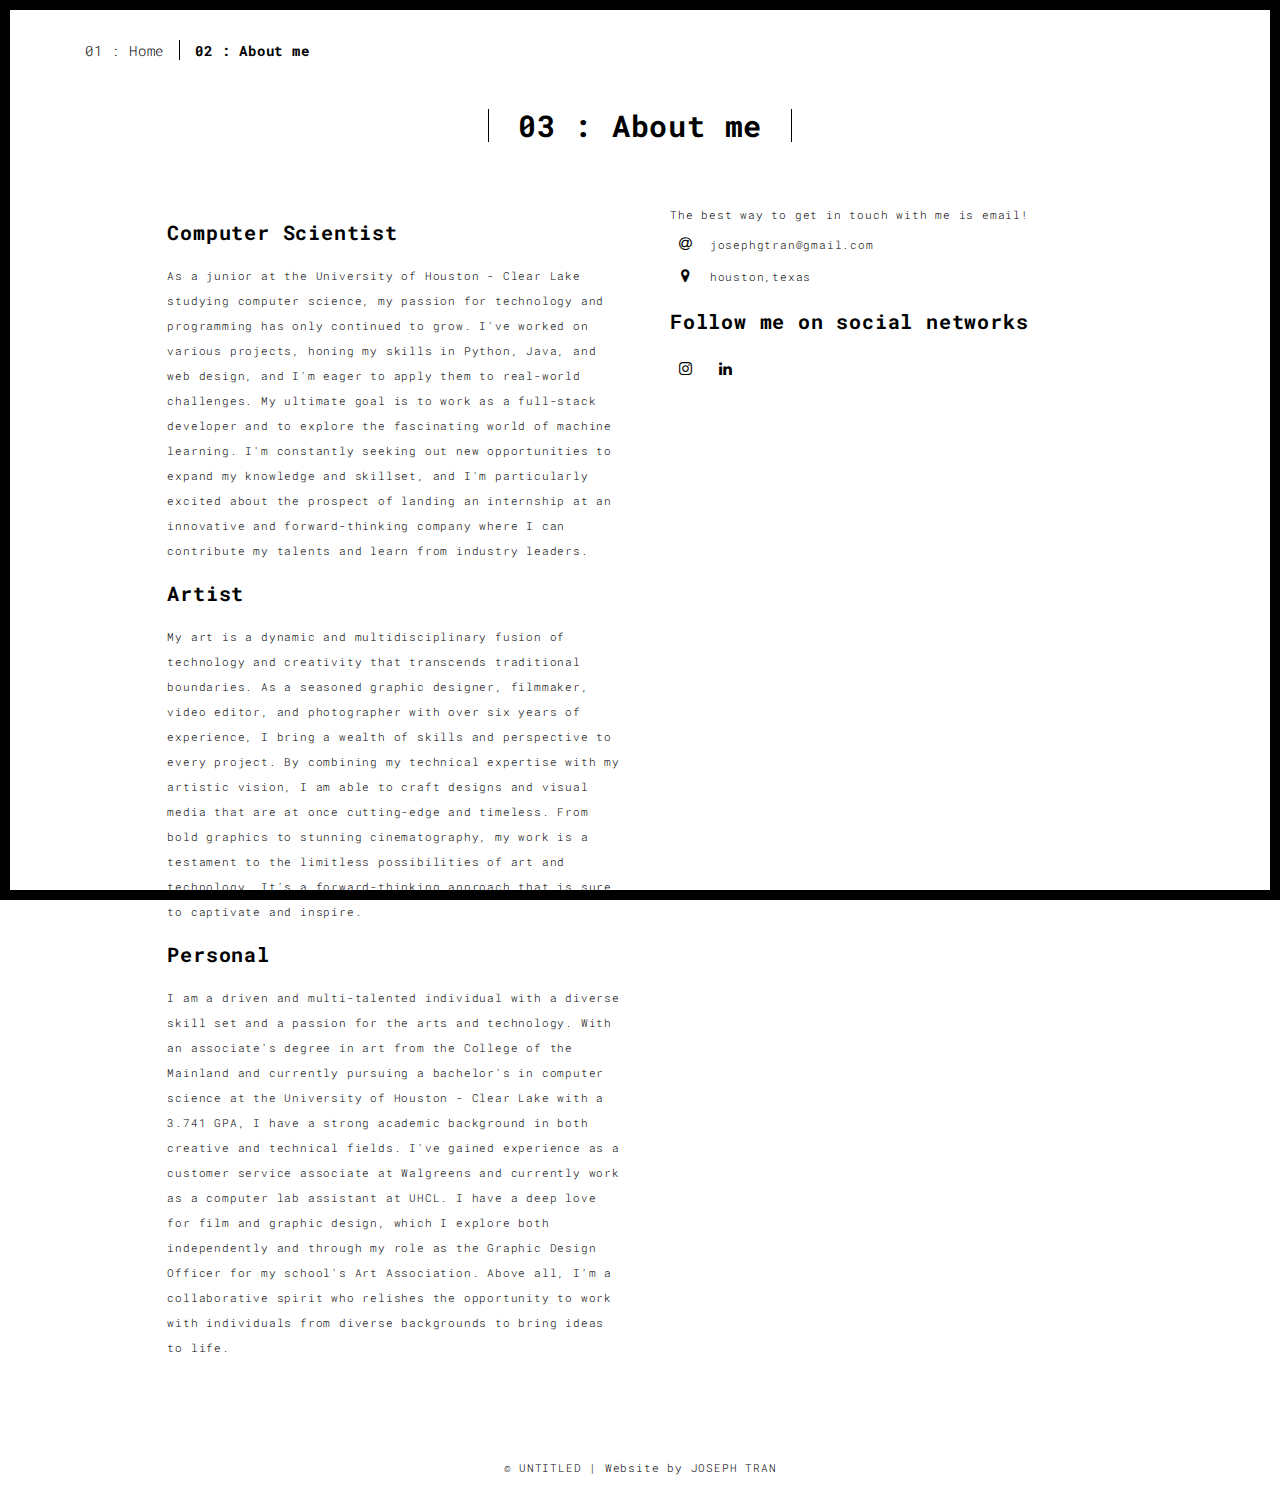
==== commit 5d37c8d9: "June Commit 2" ====
--- a/about.html
+++ b/about.html
@@ -71,7 +71,7 @@
                     I am a driven and multi-talented individual with a diverse skill set and a passion for the arts and technology. With an associate's degree in art from the College of the Mainland and currently pursuing a bachelor's in computer science at the University of Houston - Clear Lake with a 3.741 GPA, I have a strong academic background in both creative and technical fields. I've gained experience as a customer service associate at Walgreens and currently work as a computer lab assistant at UHCL. I have a deep love for film and graphic design, which I explore both independently and through my role as the Graphic Design Officer for my school's Art Association. Above all, I'm a collaborative spirit who relishes the opportunity to work with individuals from diverse backgrounds to bring ideas to life.</p>
                 </div>
                 <div class="col-xs-12 col-md-6">
-                  <img src="./assets/images/profile.jpg" class="img-responsive" alt="">
+                  <img src="./assets/images/headshot 2.jpg" class="img-responsive" alt="">
                   <div class="col-md-12 address-container">
                     <ul class="list-unstyled">
                       <li>
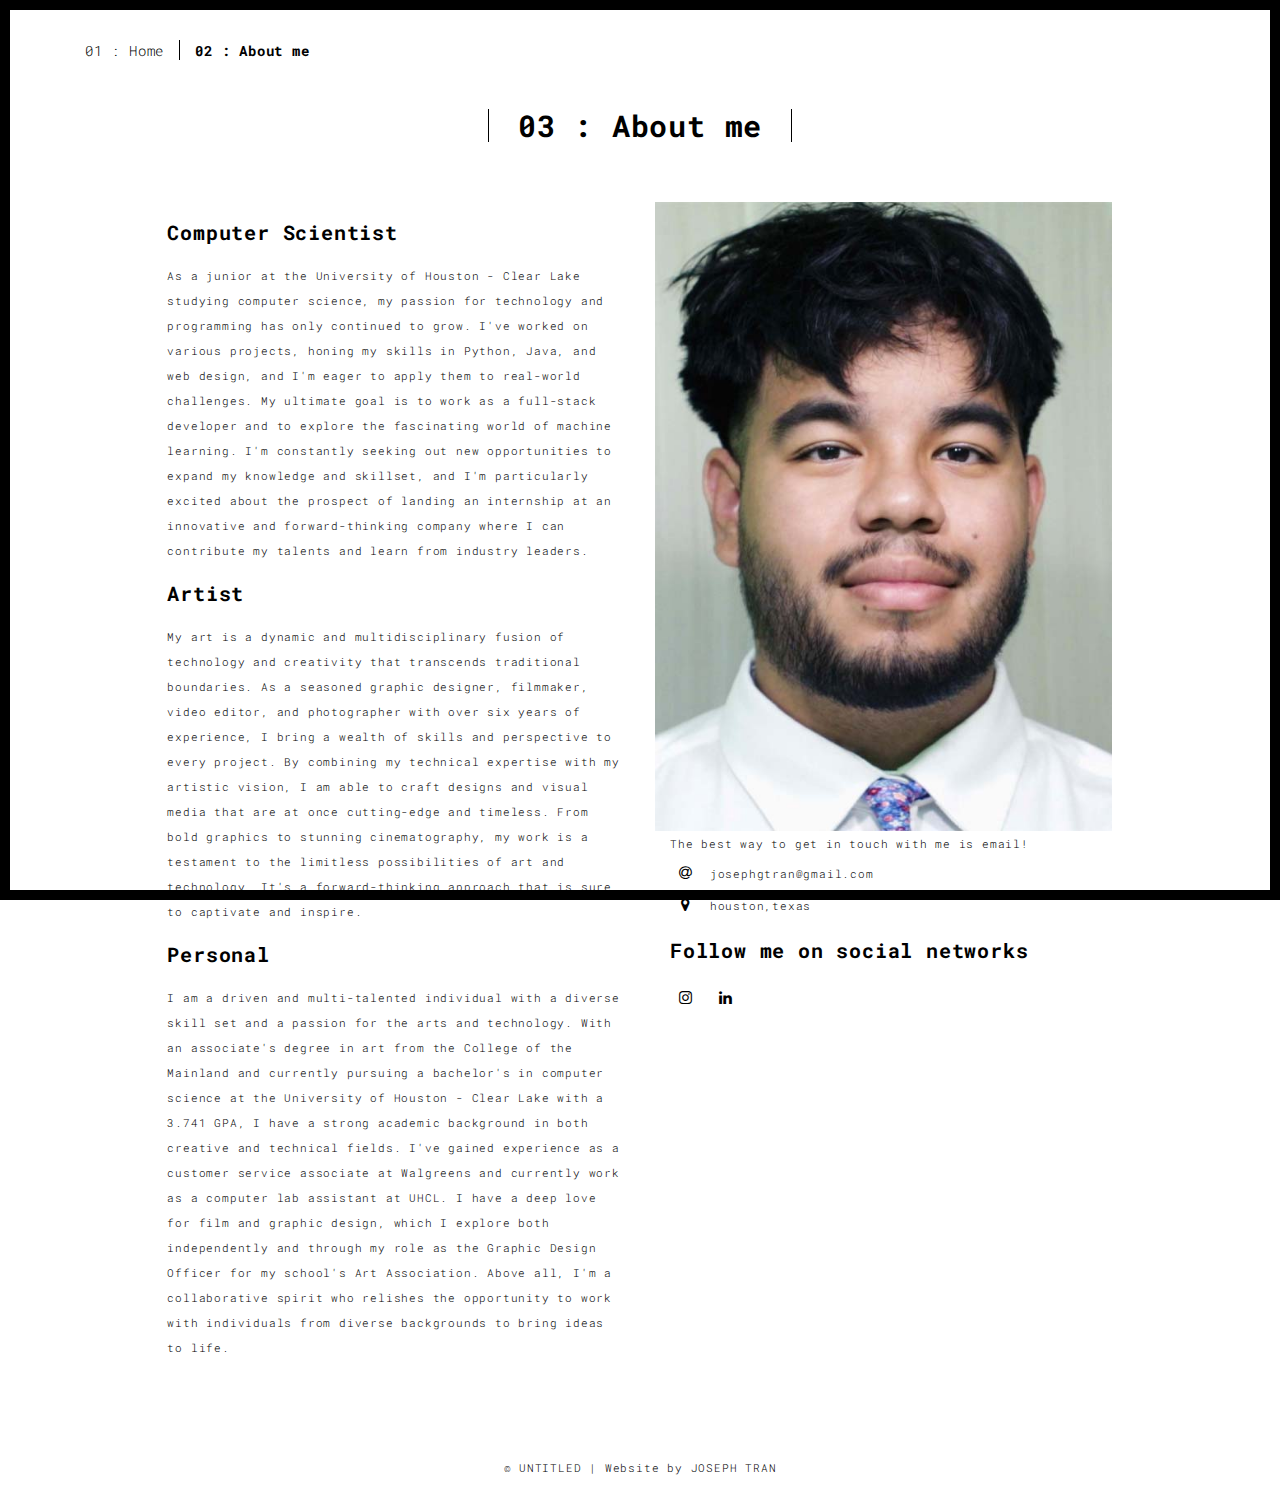
==== commit dfd5dafa: "June Commit 3" ====
--- a/about.html
+++ b/about.html
@@ -71,7 +71,7 @@
                     I am a driven and multi-talented individual with a diverse skill set and a passion for the arts and technology. With an associate's degree in art from the College of the Mainland and currently pursuing a bachelor's in computer science at the University of Houston - Clear Lake with a 3.741 GPA, I have a strong academic background in both creative and technical fields. I've gained experience as a customer service associate at Walgreens and currently work as a computer lab assistant at UHCL. I have a deep love for film and graphic design, which I explore both independently and through my role as the Graphic Design Officer for my school's Art Association. Above all, I'm a collaborative spirit who relishes the opportunity to work with individuals from diverse backgrounds to bring ideas to life.</p>
                 </div>
                 <div class="col-xs-12 col-md-6">
-                  <img src="./assets/images/headshot 2.jpg" class="img-responsive" alt="">
+                  <img src="./assets/images/headshotone.jpg" class="img-responsive" alt="">
                   <div class="col-md-12 address-container">
                     <ul class="list-unstyled">
                       <li>
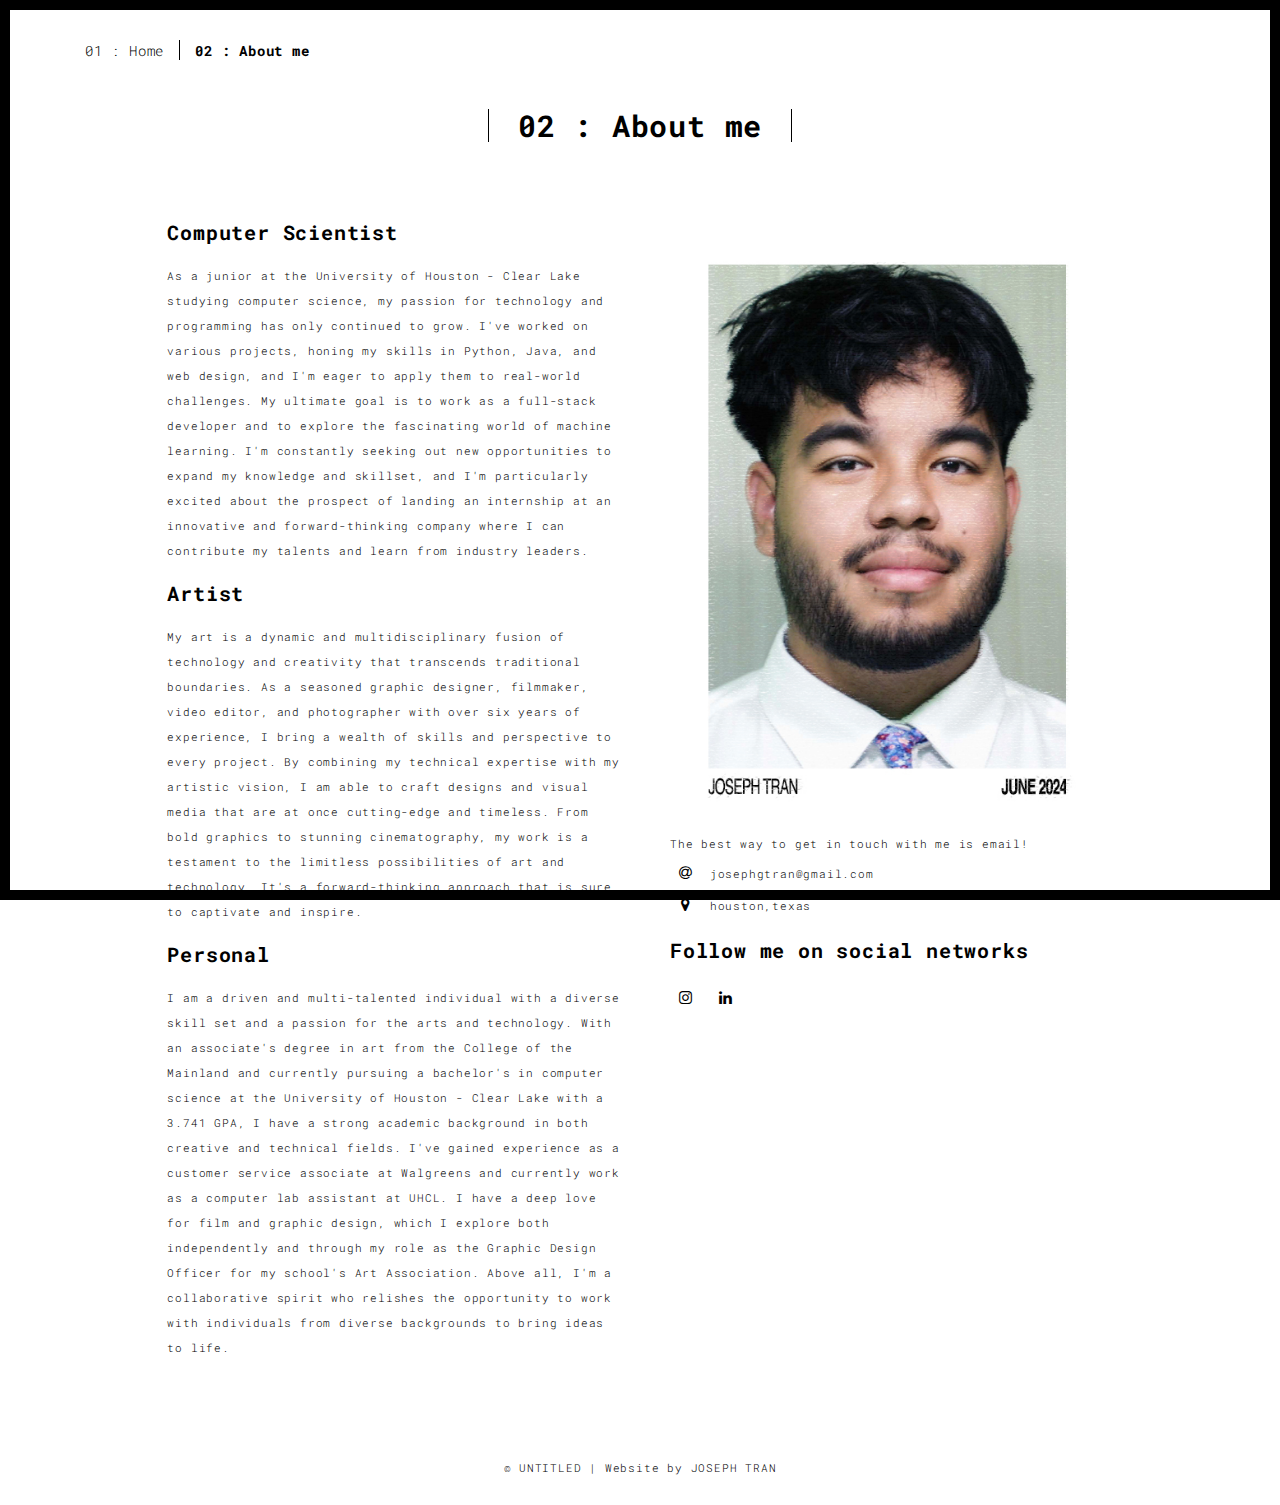
==== commit 4e024428: "June Commit 4" ====
--- a/about.html
+++ b/about.html
@@ -55,7 +55,7 @@
       <div class="row">
         <div class="col-xs-12">
           <div class="section-container-spacer text-center">
-            <h1 class="h2">03 : About me</h1>
+            <h1 class="h2">02 : About me</h1>
           </div>
           
           <div class="row">
@@ -71,7 +71,7 @@
                     I am a driven and multi-talented individual with a diverse skill set and a passion for the arts and technology. With an associate's degree in art from the College of the Mainland and currently pursuing a bachelor's in computer science at the University of Houston - Clear Lake with a 3.741 GPA, I have a strong academic background in both creative and technical fields. I've gained experience as a customer service associate at Walgreens and currently work as a computer lab assistant at UHCL. I have a deep love for film and graphic design, which I explore both independently and through my role as the Graphic Design Officer for my school's Art Association. Above all, I'm a collaborative spirit who relishes the opportunity to work with individuals from diverse backgrounds to bring ideas to life.</p>
                 </div>
                 <div class="col-xs-12 col-md-6">
-                  <img src="./assets/images/headshotone.jpg" class="img-responsive" alt="">
+                  <img src="./assets/images/headshotonecopy.jpg" class="img-responsive" alt="">
                   <div class="col-md-12 address-container">
                     <ul class="list-unstyled">
                       <li>
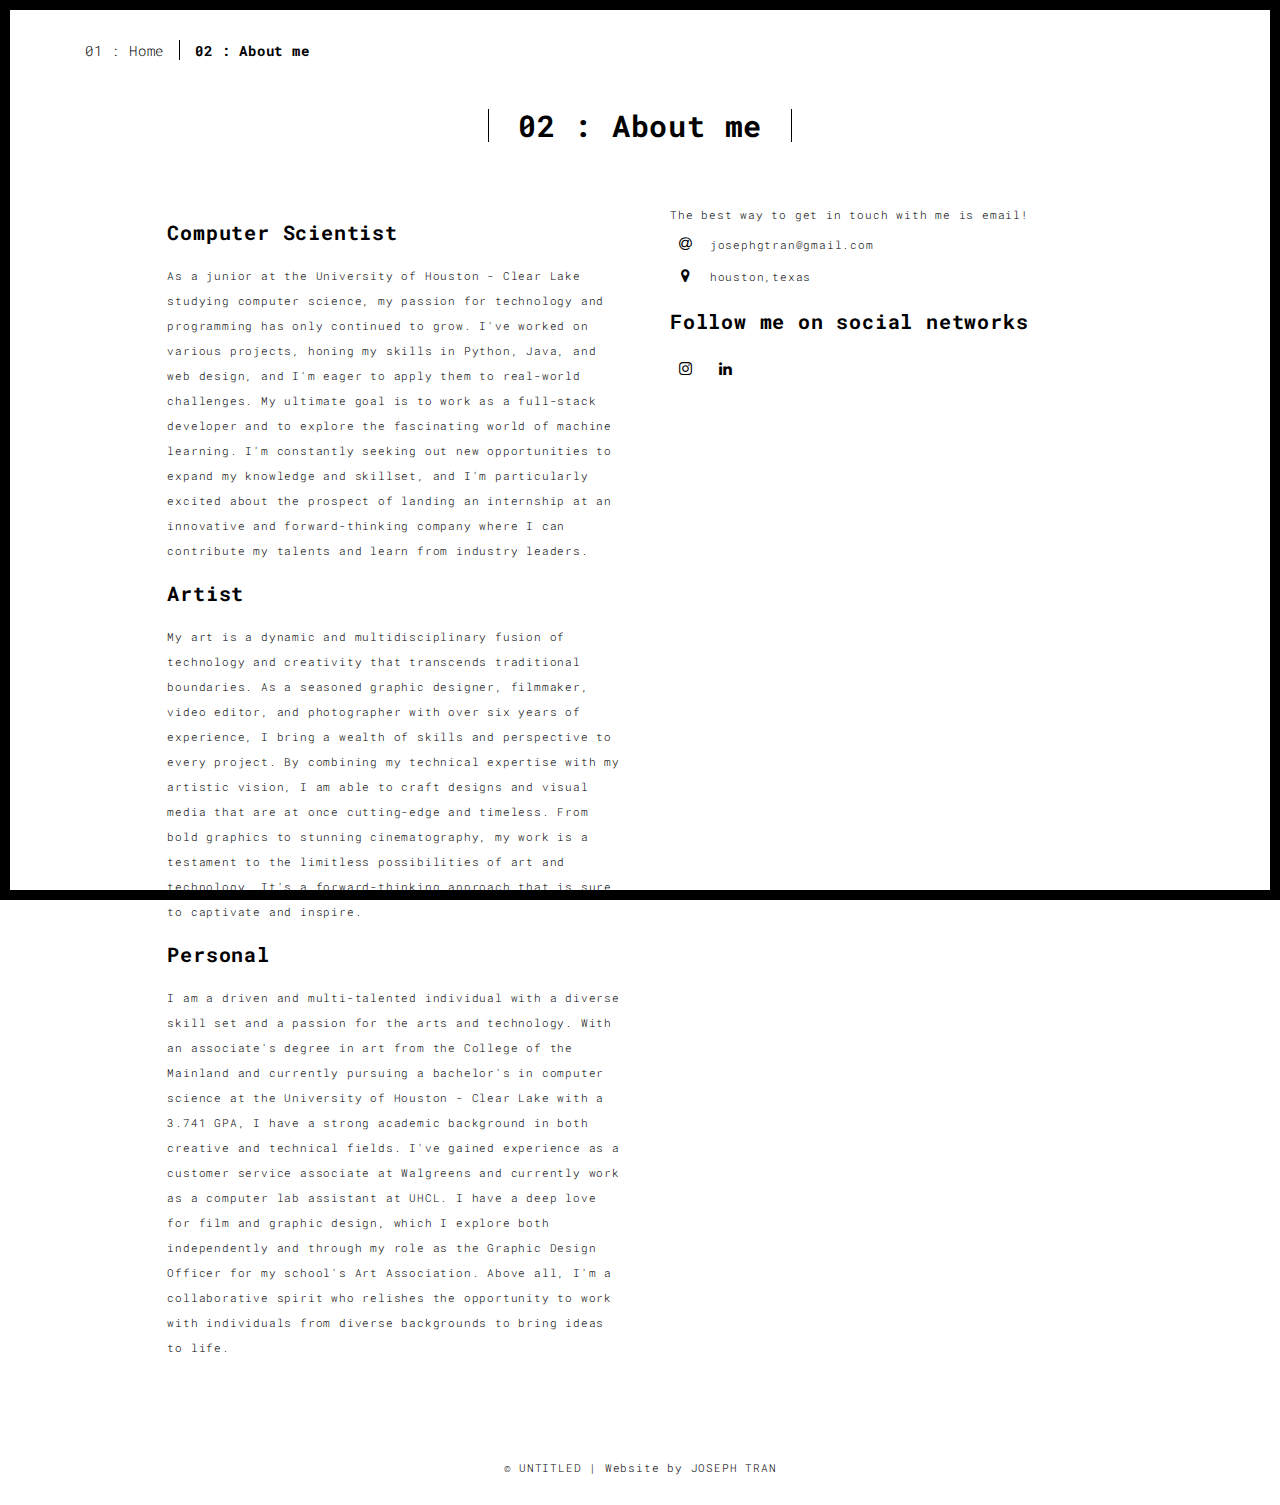
==== commit 8512fd3e: "Headshot3" ====
--- a/about.html
+++ b/about.html
@@ -71,7 +71,7 @@
                     I am a driven and multi-talented individual with a diverse skill set and a passion for the arts and technology. With an associate's degree in art from the College of the Mainland and currently pursuing a bachelor's in computer science at the University of Houston - Clear Lake with a 3.741 GPA, I have a strong academic background in both creative and technical fields. I've gained experience as a customer service associate at Walgreens and currently work as a computer lab assistant at UHCL. I have a deep love for film and graphic design, which I explore both independently and through my role as the Graphic Design Officer for my school's Art Association. Above all, I'm a collaborative spirit who relishes the opportunity to work with individuals from diverse backgrounds to bring ideas to life.</p>
                 </div>
                 <div class="col-xs-12 col-md-6">
-                  <img src="./assets/images/headshotonecopy.jpg" class="img-responsive" alt="">
+                  <img src="./assets/images/headshot3.jpg" class="img-responsive" alt="">
                   <div class="col-md-12 address-container">
                     <ul class="list-unstyled">
                       <li>
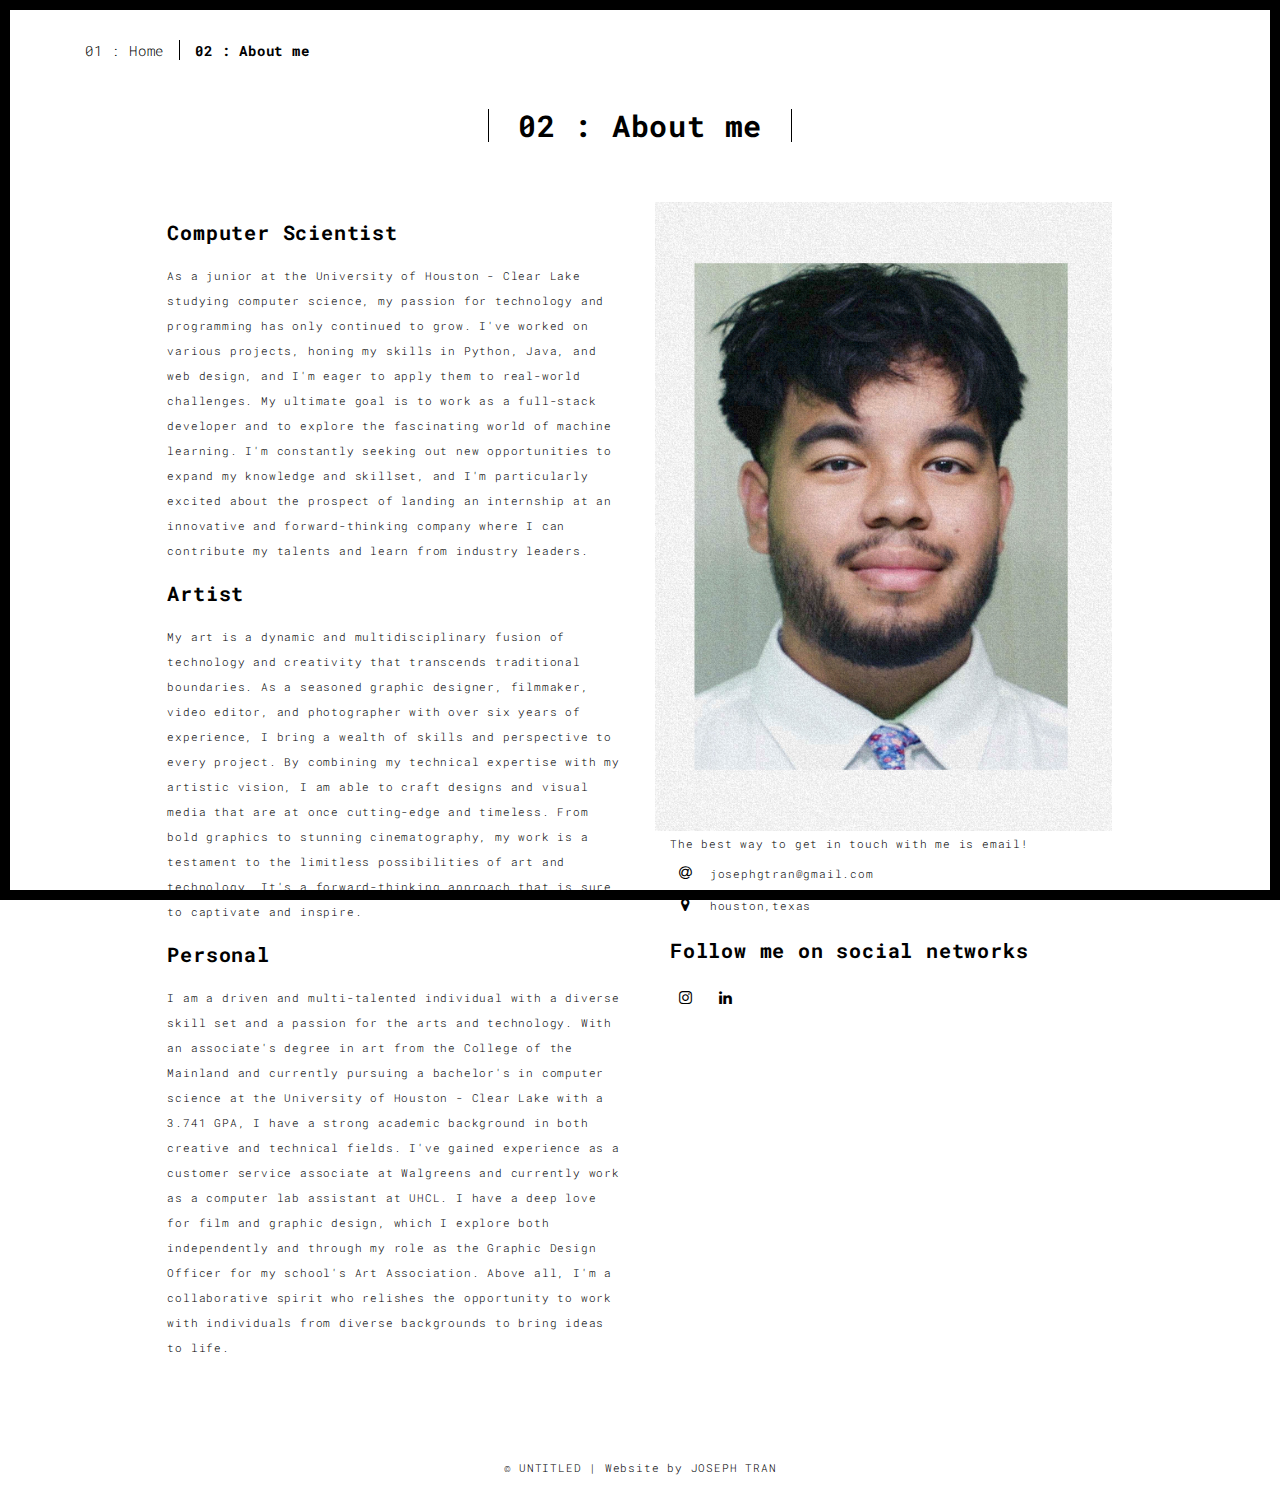
==== commit 27b49009: "Headshot3" ====
--- a/about.html
+++ b/about.html
@@ -71,7 +71,7 @@
                     I am a driven and multi-talented individual with a diverse skill set and a passion for the arts and technology. With an associate's degree in art from the College of the Mainland and currently pursuing a bachelor's in computer science at the University of Houston - Clear Lake with a 3.741 GPA, I have a strong academic background in both creative and technical fields. I've gained experience as a customer service associate at Walgreens and currently work as a computer lab assistant at UHCL. I have a deep love for film and graphic design, which I explore both independently and through my role as the Graphic Design Officer for my school's Art Association. Above all, I'm a collaborative spirit who relishes the opportunity to work with individuals from diverse backgrounds to bring ideas to life.</p>
                 </div>
                 <div class="col-xs-12 col-md-6">
-                  <img src="./assets/images/headshot3.jpg" class="img-responsive" alt="">
+                  <img src="./assets/images/Headshot3.jpg" class="img-responsive" alt="">
                   <div class="col-md-12 address-container">
                     <ul class="list-unstyled">
                       <li>
